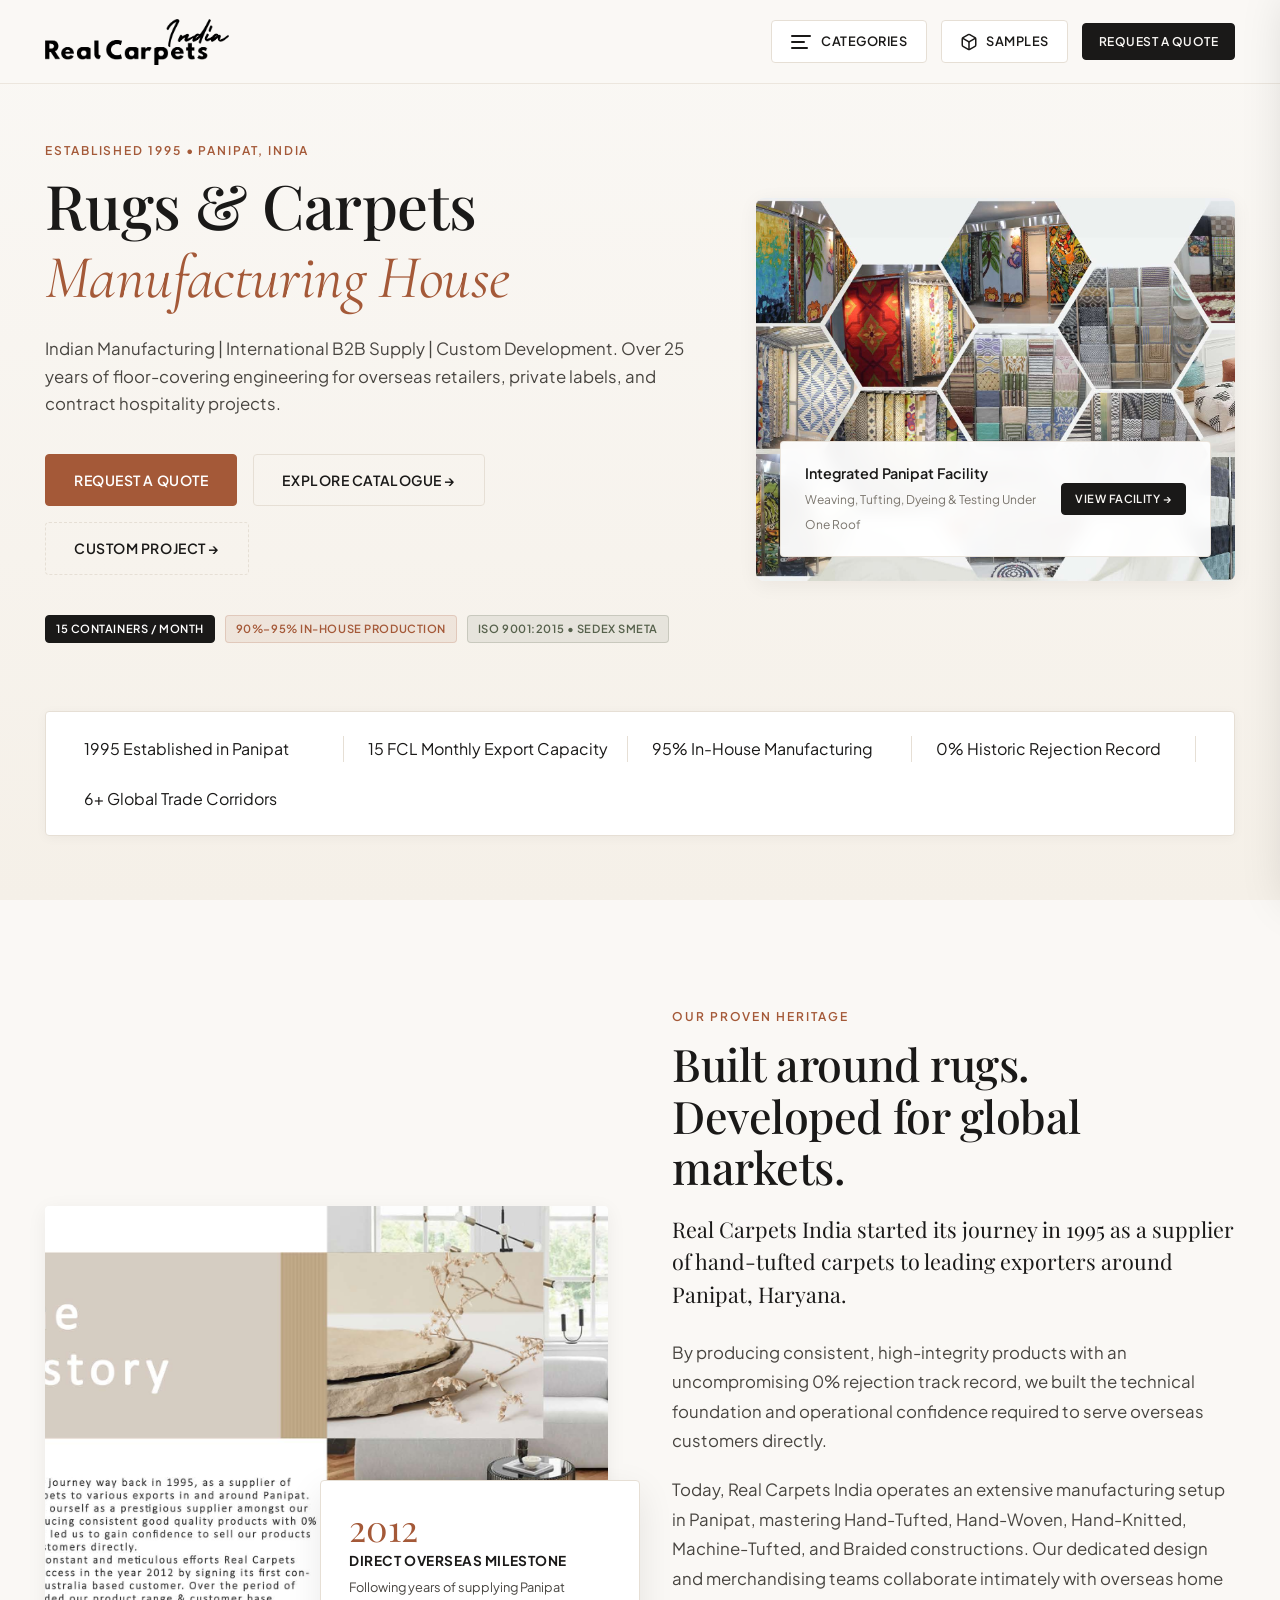
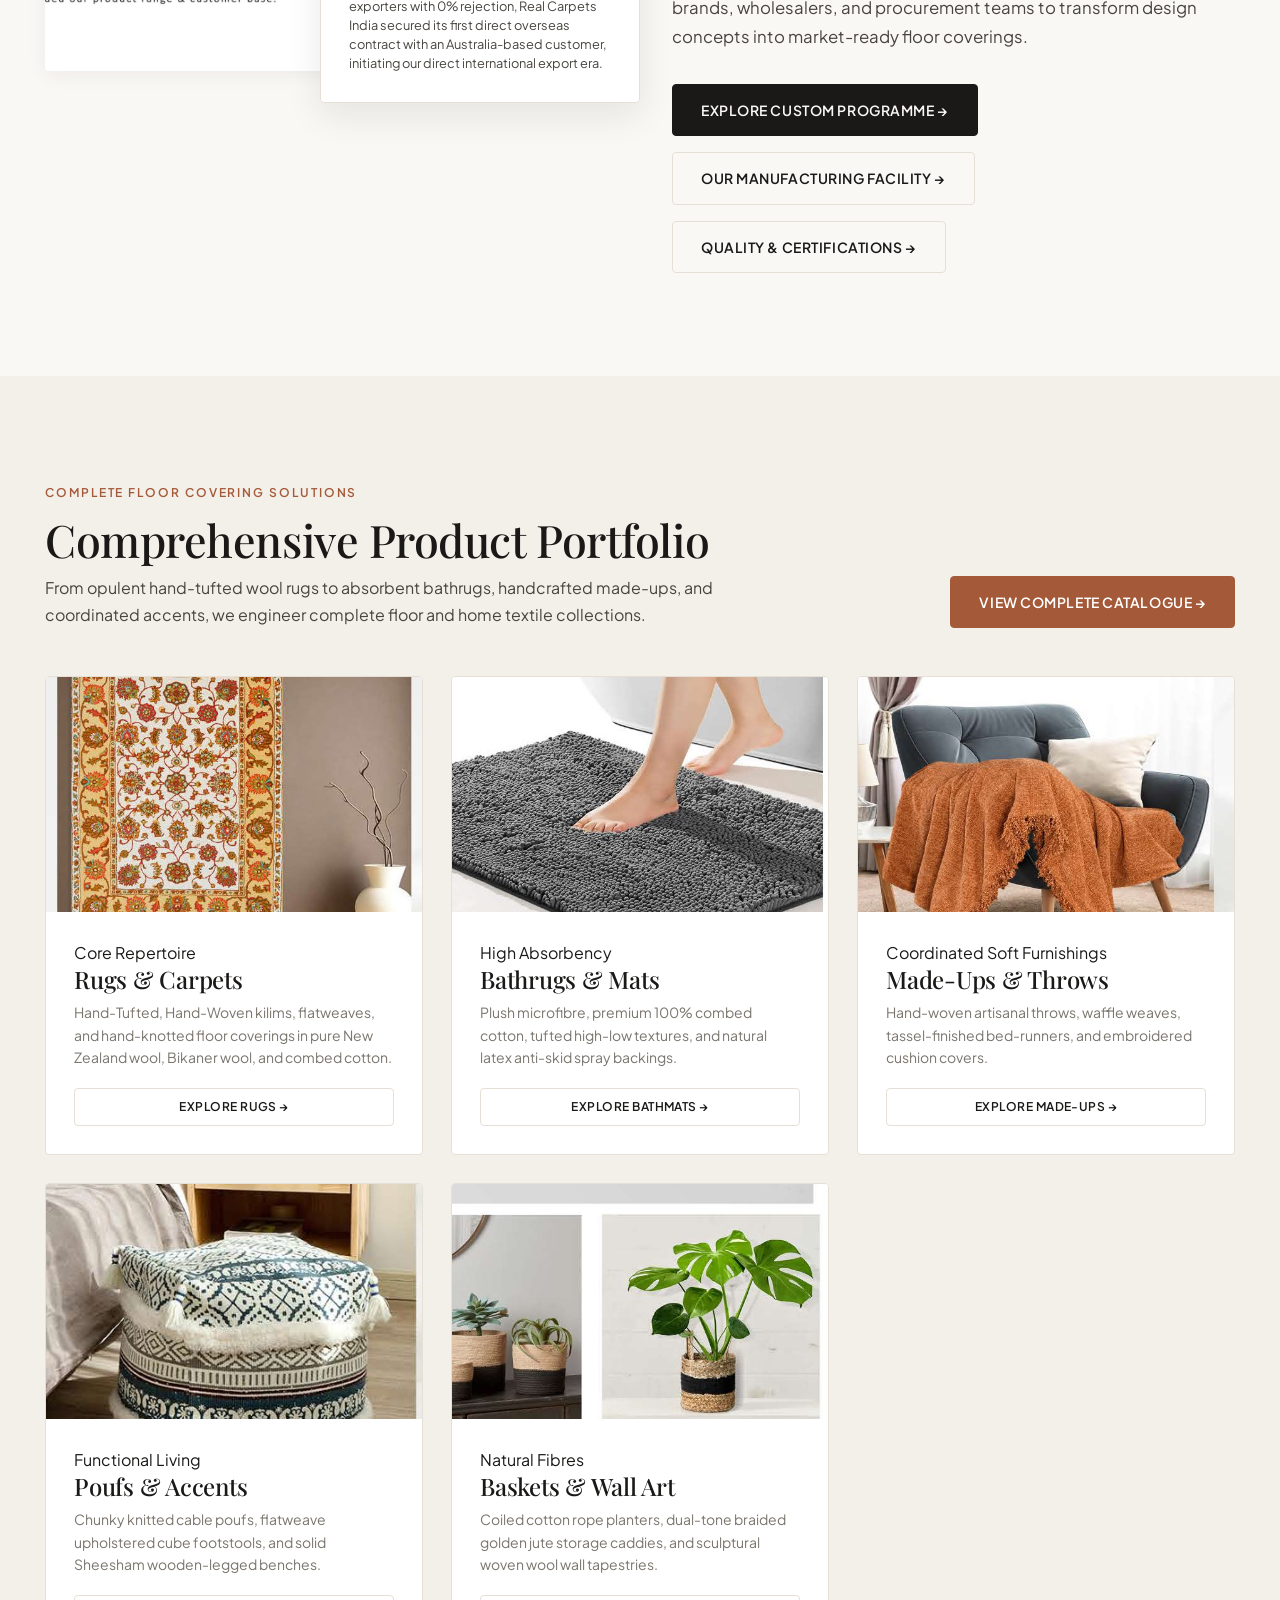
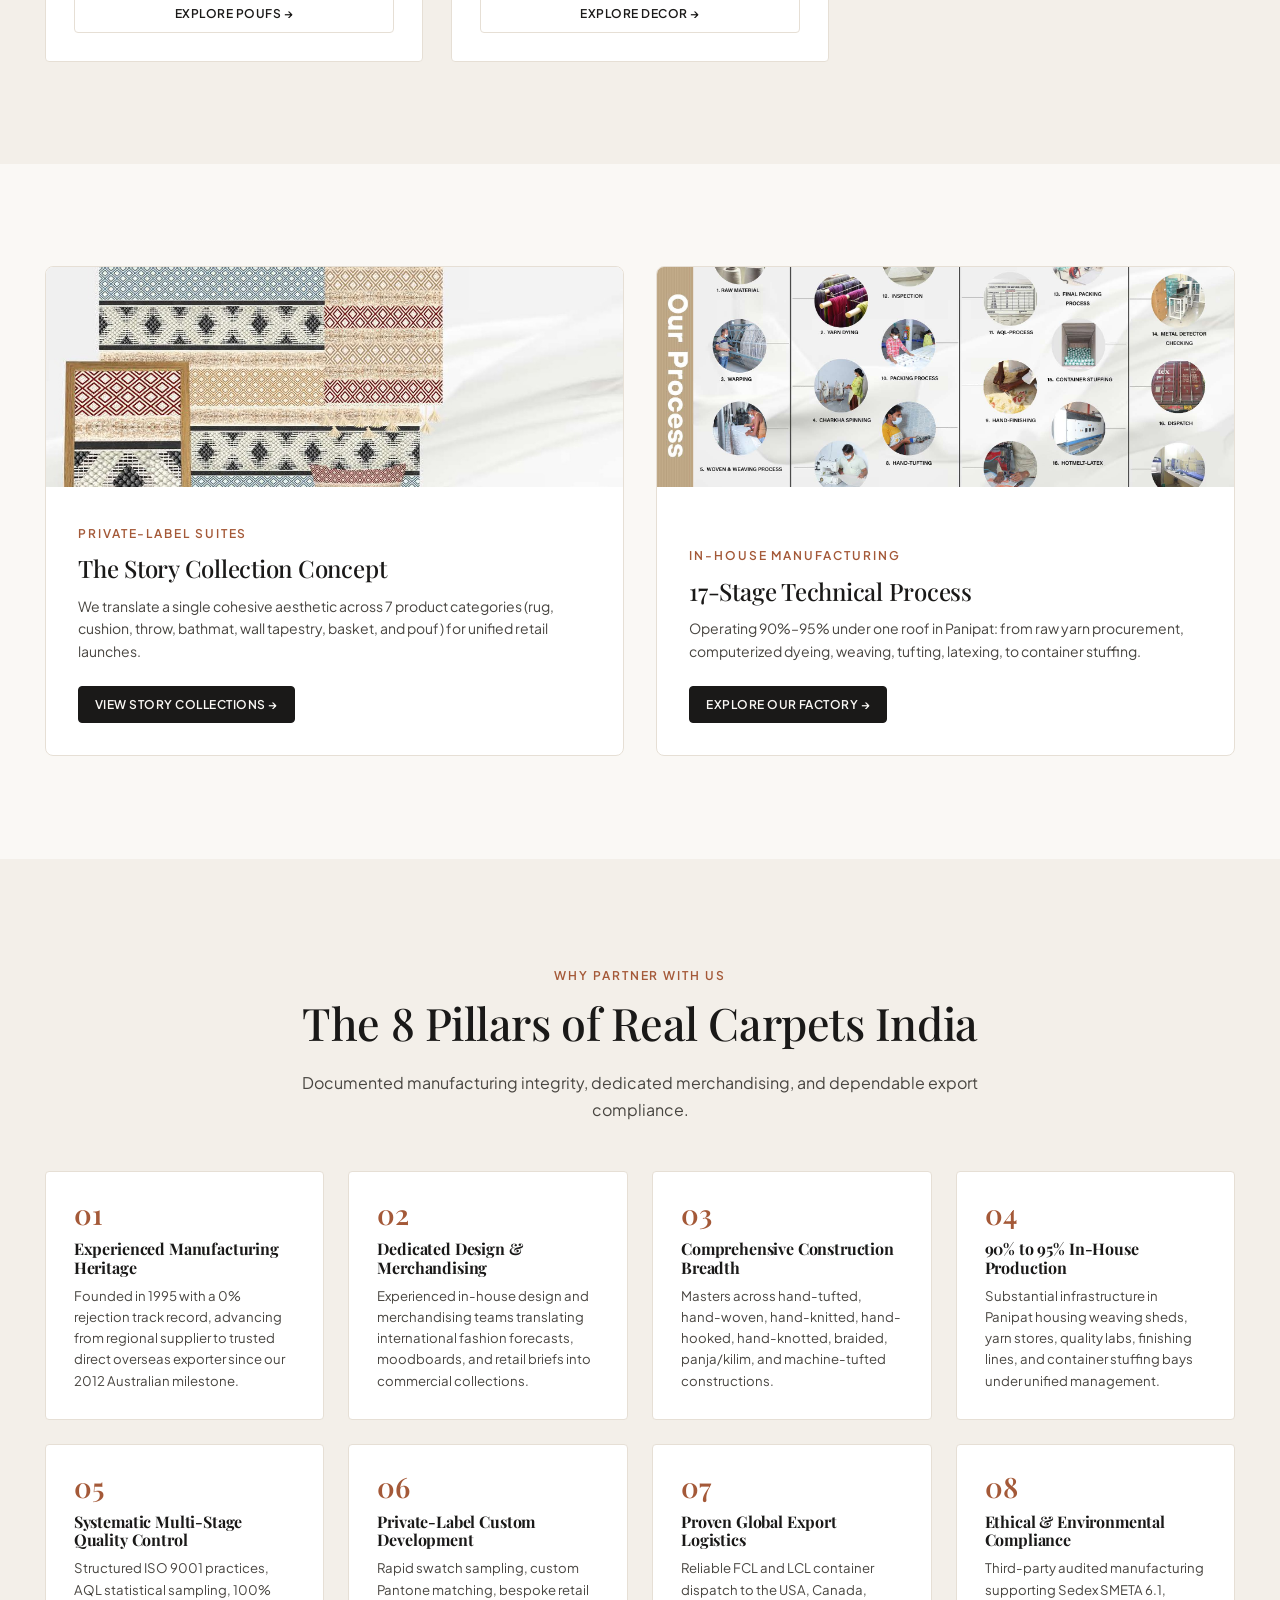
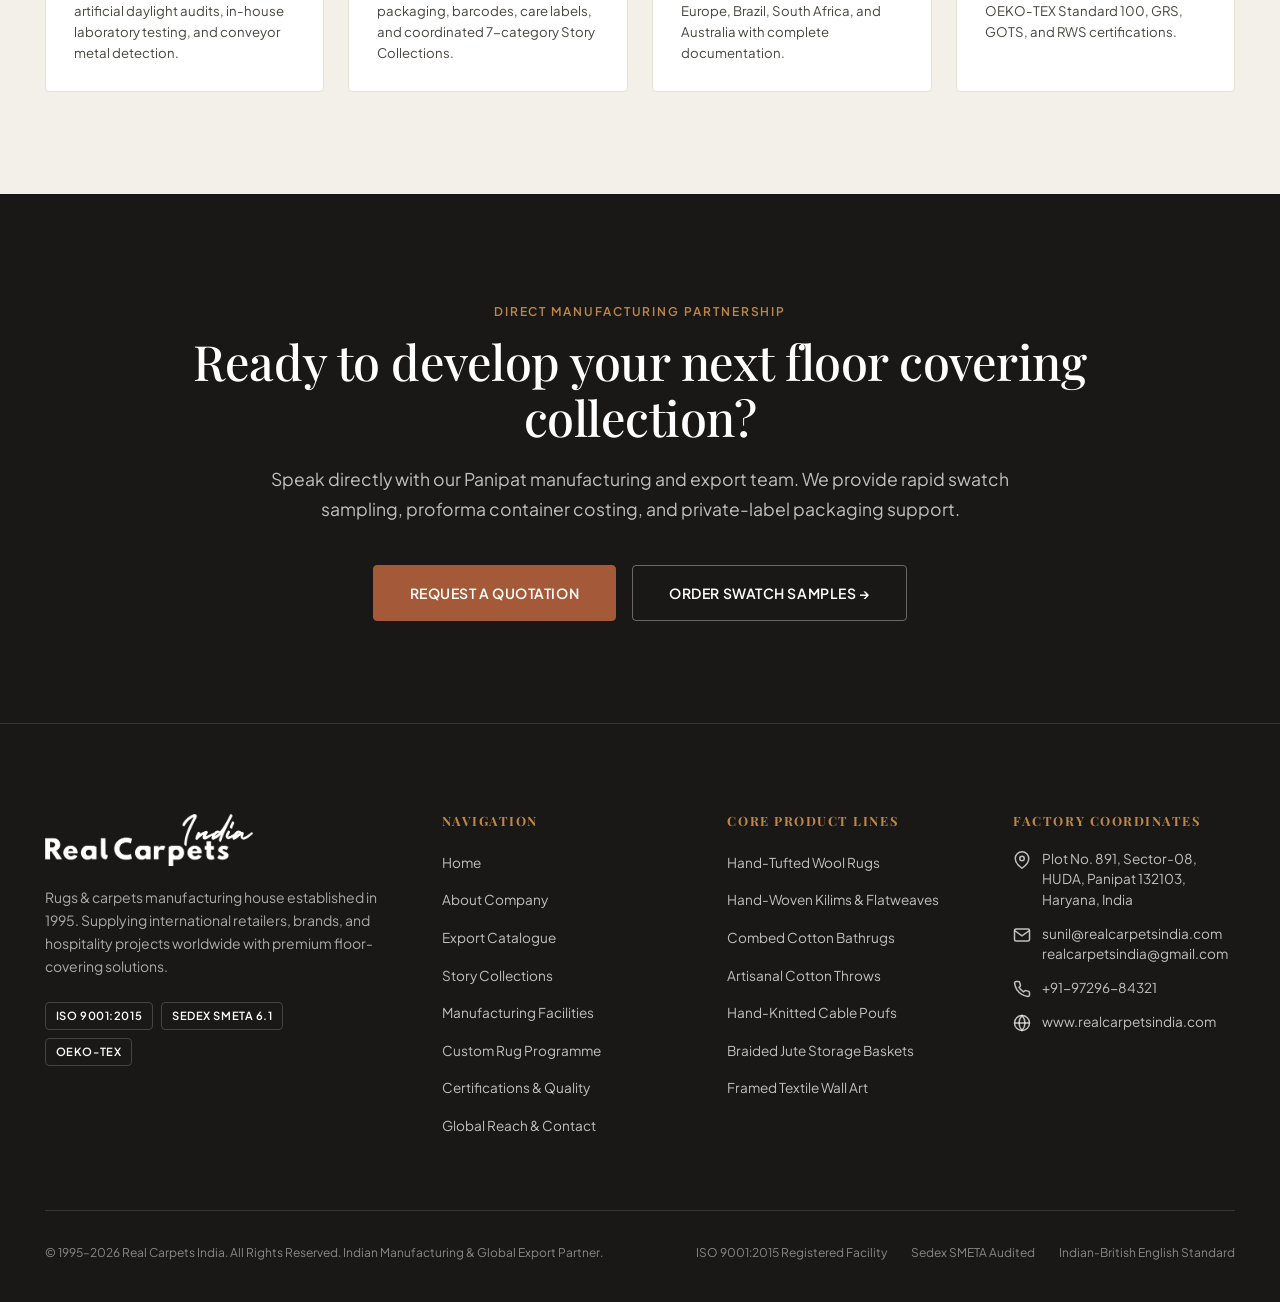
==== index.html @ 55a3c27d "Update brand logo and condense categories into dynamic 3-line animated sidebar before samples" ====
<!DOCTYPE html>
<html lang="en-GB">
<head>
  <meta charset="UTF-8">
  <meta name="viewport" content="width=device-width, initial-scale=1.0">
  <title>Real Carpets India | Rugs &amp; Carpets Manufacturing House | Panipat, India</title>
  <meta name="description" content="Established in 1995 in Panipat, Real Carpets India is a premier rug and carpet manufacturer and exporter for international retailers, brands, and hospitality buyers. Expertise in hand-tufted, hand-woven, hand-knitted, and braided floor coverings.">
  <meta name="keywords" content="Indian rug manufacturer, rug exporter India, carpet manufacturer India, custom rugs India, hand tufted rugs Panipat, bathmat manufacturer India, private label rugs, hotel carpets India">
  
  <!-- Favicon & Touch Icons -->
  <link rel="icon" type="image/svg+xml" href="data:image/svg+xml,<svg xmlns='http://www.w3.org/2000/svg' viewBox='0 0 100 100'><rect width='100' height='100' rx='20' fill='%23A45938'/><text x='50' y='65' font-family='serif' font-size='50' font-weight='bold' fill='%23FAF8F5' text-anchor='middle'>RC</text></svg>">

  <!-- Stylesheets -->
  <link rel="stylesheet" href="assets/css/main.css">
  <link rel="stylesheet" href="assets/css/components.css">
  <link rel="stylesheet" href="assets/css/animations.css">
</head>
<body>

  <!-- ==========================================================================
       01. Header & Navigation
       ========================================================================== -->
  <header class="site-header">
    <div class="container header-inner">
      <!-- Brand Logo (New Provided Logo) -->
      <a href="index.html" class="brand-logo" aria-label="Real Carpets India Home">
        <img src="assets/images/brand-logo.png" alt="Real Carpets India" class="brand-logo-img">
      </a>

      <!-- Desktop Navigation (Condensed into Dynamic Sidebar) -->
      <nav class="nav-desktop" aria-label="Main Navigation">
        <a href="index.html" class="nav-link active">Home</a>
        <a href="#about" class="nav-link">About</a>
        <a href="products.html" class="nav-link">Products</a>
        <a href="collections.html" class="nav-link">Collections</a>
        <a href="manufacturing.html" class="nav-link">Manufacturing</a>
        <a href="custom-programme.html" class="nav-link">Custom Programme</a>
        <a href="quality.html" class="nav-link">Quality &amp; Compliance</a>
        <a href="contact.html" class="nav-link">Contact</a>
      </nav>

      <!-- Action Group -->
      <div class="header-actions">
        <!-- Dynamic Categories Menu Trigger (3 Dynamic Lines - Before Samples) -->
        <button class="categories-menu-trigger" id="categories-menu-trigger" aria-label="Explore Categories &amp; Navigation" aria-expanded="false" aria-controls="categories-sidebar">
          <div class="dynamic-lines" aria-hidden="true">
            <span class="d-line line-top"></span>
            <span class="d-line line-mid"></span>
            <span class="d-line line-bot"></span>
          </div>
          <span class="categories-trigger-label">Categories</span>
        </button>

        <!-- Sample Box Drawer Trigger -->
        <button class="sample-drawer-trigger" id="header-sample-trigger" aria-label="Open Sample Swatch Box">
          <svg width="18" height="18" viewBox="0 0 24 24" fill="none" stroke="currentColor" stroke-width="2">
            <path d="M21 16V8a2 2 0 0 0-1-1.73l-7-4a2 2 0 0 0-2 0l-7 4A2 2 0 0 0 3 8v8a2 2 0 0 0 1 1.73l7 4a2 2 0 0 0 2 0l7-4A2 2 0 0 0 21 16z"/>
            <polyline points="3.27 6.96 12 12.01 20.73 6.96"/>
            <line x1="12" y1="22.08" x2="12" y2="12"/>
          </svg>
          <span style="display: inline-block;">Samples</span>
          <span class="sample-count-badge" style="display: none;">0</span>
        </button>

        <!-- Primary Quote CTA -->
        <button class="btn btn-primary btn-sm" data-action="open-quote">
          Request a Quote
        </button>
      </div>
    </div>
  </header>

  <!-- Categories Dynamic Sidebar & Overlay -->
  <div class="categories-sidebar-overlay" id="categories-sidebar-overlay"></div>
  <aside class="categories-sidebar" id="categories-sidebar" aria-label="Product Categories &amp; Navigation">
    <div class="categories-sidebar-header">
      <a href="index.html" aria-label="Real Carpets India Home">
        <img src="assets/images/brand-logo.png" alt="Real Carpets India" class="categories-sidebar-logo">
      </a>
      <button class="close-categories-btn" id="close-categories-sidebar" aria-label="Close Categories Menu">&times;</button>
    </div>

    <div class="categories-sidebar-body">
      <!-- Section: Product Categories -->
      <div class="categories-section">
        <div class="categories-section-head">
          <span class="categories-section-title">Product Categories</span>
          <span class="categories-section-badge">Export Catalogue</span>
        </div>
        <ul class="categories-list">
          <li>
            <a href="products.html?category=Rugs" class="category-card-item" data-category="Rugs">
              <div class="cat-item-left">
                <div class="cat-icon-box">
                  <svg width="20" height="20" viewBox="0 0 24 24" fill="none" stroke="currentColor" stroke-width="1.8">
                    <rect x="3" y="3" width="18" height="18" rx="2"/>
                    <path d="M3 9h18M3 15h18M9 3v18M15 3v18"/>
                  </svg>
                </div>
                <div>
                  <div class="cat-item-title">Rugs &amp; Carpets</div>
                  <div class="cat-item-subtitle">Hand-Tufted &bull; Woven &bull; Knitted &bull; Braided</div>
                </div>
              </div>
              <div style="display: flex; align-items: center; gap: 0.5rem;">
                <span class="cat-item-badge">12+ Designs</span>
                <span class="cat-arrow">&rarr;</span>
              </div>
            </a>
          </li>
          <li>
            <a href="products.html?category=Bathmats" class="category-card-item" data-category="Bathmats">
              <div class="cat-item-left">
                <div class="cat-icon-box">
                  <svg width="20" height="20" viewBox="0 0 24 24" fill="none" stroke="currentColor" stroke-width="1.8">
                    <path d="M2 12h20M2 6h20M2 18h20"/>
                  </svg>
                </div>
                <div>
                  <div class="cat-item-title">Bathmats</div>
                  <div class="cat-item-subtitle">100% Cotton Ribbed &bull; Microfiber &bull; Anti-Skid</div>
                </div>
              </div>
              <div style="display: flex; align-items: center; gap: 0.5rem;">
                <span class="cat-item-badge">6+ Designs</span>
                <span class="cat-arrow">&rarr;</span>
              </div>
            </a>
          </li>
          <li>
            <a href="products.html?category=Made-Ups" class="category-card-item" data-category="Made-Ups">
              <div class="cat-item-left">
                <div class="cat-icon-box">
                  <svg width="20" height="20" viewBox="0 0 24 24" fill="none" stroke="currentColor" stroke-width="1.8">
                    <rect x="4" y="4" width="16" height="16" rx="3"/>
                    <path d="M9 9l6 6M15 9l-6 6"/>
                  </svg>
                </div>
                <div>
                  <div class="cat-item-title">Home Made-Ups</div>
                  <div class="cat-item-subtitle">Cushions &bull; Throws &bull; Bedside Runners</div>
                </div>
              </div>
              <div style="display: flex; align-items: center; gap: 0.5rem;">
                <span class="cat-item-badge">6+ Designs</span>
                <span class="cat-arrow">&rarr;</span>
              </div>
            </a>
          </li>
          <li>
            <a href="products.html?category=Poufs" class="category-card-item" data-category="Poufs">
              <div class="cat-item-left">
                <div class="cat-icon-box">
                  <svg width="20" height="20" viewBox="0 0 24 24" fill="none" stroke="currentColor" stroke-width="1.8">
                    <circle cx="12" cy="12" r="9"/>
                    <path d="M12 3v18M3 12h18"/>
                  </svg>
                </div>
                <div>
                  <div class="cat-item-title">Poufs &amp; Ottomans</div>
                  <div class="cat-item-subtitle">Braided Jute &bull; Knitted Wool &bull; Dense Foam</div>
                </div>
              </div>
              <div style="display: flex; align-items: center; gap: 0.5rem;">
                <span class="cat-item-badge">5+ Designs</span>
                <span class="cat-arrow">&rarr;</span>
              </div>
            </a>
          </li>
          <li>
            <a href="products.html?category=Baskets" class="category-card-item" data-category="Baskets">
              <div class="cat-item-left">
                <div class="cat-icon-box">
                  <svg width="20" height="20" viewBox="0 0 24 24" fill="none" stroke="currentColor" stroke-width="1.8">
                    <path d="M4 10l2 11h12l2-11H4zM9 10V6a3 3 0 0 1 6 0v4"/>
                  </svg>
                </div>
                <div>
                  <div class="cat-item-title">Storage Baskets</div>
                  <div class="cat-item-subtitle">Natural Jute &bull; Braided Cotton Rope &bull; Planters</div>
                </div>
              </div>
              <div style="display: flex; align-items: center; gap: 0.5rem;">
                <span class="cat-item-badge">5+ Designs</span>
                <span class="cat-arrow">&rarr;</span>
              </div>
            </a>
          </li>
        </ul>
      </div>

      <!-- Section: Collections -->
      <div class="categories-section">
        <div class="categories-section-head">
          <span class="categories-section-title">Curated Collections</span>
          <a href="collections.html" style="font-size: 0.75rem; color: var(--accent-terracotta); font-weight: 600; text-decoration: none;">View All &rarr;</a>
        </div>
        <div class="collections-pill-grid">
          <a href="collections.html#raw-luxe" class="collection-pill-btn">Raw Luxe</a>
          <a href="collections.html#minimal-modern" class="collection-pill-btn">Minimal Modern</a>
          <a href="collections.html#heritage-revival" class="collection-pill-btn">Heritage Revival</a>
          <a href="collections.html#coastal-boho" class="collection-pill-btn">Coastal Boho</a>
          <a href="collections.html" class="collection-pill-btn">Monochrome Linear</a>
        </div>
      </div>

      <!-- Section: Company & Capabilities -->
      <div class="categories-section">
        <div class="categories-section-head">
          <span class="categories-section-title">Company &amp; Facilities</span>
        </div>
        <ul class="sidebar-nav-links">
          <li>
            <a href="index.html" class="sidebar-nav-link">
              <span>Home &amp; Overview</span>
              <svg width="14" height="14" viewBox="0 0 24 24" fill="none" stroke="currentColor" stroke-width="2"><polyline points="9 18 15 12 9 6"/></svg>
            </a>
          </li>
          <li>
            <a href="#about" class="sidebar-nav-link">
              <span>About Real Carpets India (Est. 1995)</span>
              <svg width="14" height="14" viewBox="0 0 24 24" fill="none" stroke="currentColor" stroke-width="2"><polyline points="9 18 15 12 9 6"/></svg>
            </a>
          </li>
          <li>
            <a href="products.html" class="sidebar-nav-link">
              <span>Full Export Catalogue</span>
              <svg width="14" height="14" viewBox="0 0 24 24" fill="none" stroke="currentColor" stroke-width="2"><polyline points="9 18 15 12 9 6"/></svg>
            </a>
          </li>
          <li>
            <a href="manufacturing.html" class="sidebar-nav-link">
              <span>Panipat Manufacturing Facilities</span>
              <svg width="14" height="14" viewBox="0 0 24 24" fill="none" stroke="currentColor" stroke-width="2"><polyline points="9 18 15 12 9 6"/></svg>
            </a>
          </li>
          <li>
            <a href="custom-programme.html" class="sidebar-nav-link">
              <span>Custom Rug &amp; Hospitality Programme</span>
              <svg width="14" height="14" viewBox="0 0 24 24" fill="none" stroke="currentColor" stroke-width="2"><polyline points="9 18 15 12 9 6"/></svg>
            </a>
          </li>
          <li>
            <a href="quality.html" class="sidebar-nav-link">
              <span>Quality, Testing &amp; Certifications</span>
              <svg width="14" height="14" viewBox="0 0 24 24" fill="none" stroke="currentColor" stroke-width="2"><polyline points="9 18 15 12 9 6"/></svg>
            </a>
          </li>
          <li>
            <a href="contact.html" class="sidebar-nav-link">
              <span>Global Reach &amp; Factory Contact</span>
              <svg width="14" height="14" viewBox="0 0 24 24" fill="none" stroke="currentColor" stroke-width="2"><polyline points="9 18 15 12 9 6"/></svg>
            </a>
          </li>
        </ul>
      </div>
    </div>

    <!-- Sidebar Footer -->
    <div class="categories-sidebar-footer">
      <button class="btn btn-primary" data-action="open-quote" style="width: 100%;">
        Request a Quotation
      </button>
      <div style="font-size: 0.75rem; color: var(--text-muted); text-align: center; line-height: 1.4;">
        Plot No. 891, Sector-08, HUDA, Panipat 132103, Haryana, India
      </div>
    </div>
  </aside>

  <!-- ==========================================================================
       02. Hero Section
       ========================================================================== -->
  <section class="hero-section">
    <div class="container hero-main">
      <div class="hero-content reveal-on-scroll">
        <span class="eyebrow">Established 1995 &bull; Panipat, India</span>
        <h1 class="hero-title">
          Rugs &amp; Carpets <em>Manufacturing House</em>
        </h1>
        <p class="hero-subtitle">
          Indian Manufacturing | International B2B Supply | Custom Development. Over 25 years of floor-covering engineering for overseas retailers, private labels, and contract hospitality projects.
        </p>
        <div class="hero-cta-group">
          <button class="btn btn-terracotta" data-action="open-quote">
            Request a Quote
          </button>
          <a href="products.html" class="btn btn-outline">
            Explore Catalogue &rarr;
          </a>
          <a href="custom-programme.html" class="btn btn-outline" style="border-style: dashed;">
            Custom Project &rarr;
          </a>
        </div>
        <div class="hero-badges-strip">
          <span class="badge badge-dark">15 Containers / Month</span>
          <span class="badge badge-terracotta">90%–95% In-House Production</span>
          <span class="badge badge-olive">ISO 9001:2015 &bull; Sedex SMETA</span>
        </div>
      </div>

      <div class="hero-visual reveal-on-scroll delay-1">
        <div class="hero-visual-frame">
          <img src="assets/images/pages/page_14_showroom.jpg" alt="Real Carpets India Showroom and Hanging Rug Displays" class="hero-image">
          <div class="hero-floating-card">
            <div class="hfc-text">
              <strong>Integrated Panipat Facility</strong>
              <span>Weaving, Tufting, Dyeing &amp; Testing Under One Roof</span>
            </div>
            <a href="manufacturing.html" class="btn btn-primary btn-sm" style="padding: 0.4rem 0.85rem; font-size: 0.7rem;">
              View Facility &rarr;
            </a>
          </div>
        </div>
      </div>
    </div>

    <!-- Metrics Ribbon -->
    <div class="container">
      <div class="hero-metrics-ribbon reveal-on-scroll delay-2">
        <div class="metrics-grid">
          <div class="metric-item">
            <span class="metric-val">1995</span>
            <span class="metric-lbl">Established in Panipat</span>
          </div>
          <div class="metric-item">
            <span class="metric-val">15 FCL</span>
            <span class="metric-lbl">Monthly Export Capacity</span>
          </div>
          <div class="metric-item">
            <span class="metric-val">95%</span>
            <span class="metric-lbl">In-House Manufacturing</span>
          </div>
          <div class="metric-item">
            <span class="metric-val">0%</span>
            <span class="metric-lbl">Historic Rejection Record</span>
          </div>
          <div class="metric-item">
            <span class="metric-val">6+</span>
            <span class="metric-lbl">Global Trade Corridors</span>
          </div>
        </div>
      </div>
    </div>
  </section>

  <!-- ==========================================================================
       03. Company Introduction & Story (About Section)
       ========================================================================== -->
  <section class="section" id="about">
    <div class="container">
      <div class="story-grid">
        <div class="story-visuals reveal-on-scroll">
          <img src="assets/images/pages/page_03_history.jpg" alt="Real Carpets India History & Handcrafted Weaving" class="story-main-img">
          <div class="story-milestone-card">
            <div class="milestone-year">2012</div>
            <div class="milestone-title">Direct Overseas Milestone</div>
            <p class="milestone-desc">
              Following years of supplying Panipat exporters with 0% rejection, Real Carpets India secured its first direct overseas contract with an Australia-based customer, initiating our direct international export era.
            </p>
          </div>
        </div>

        <div class="story-narrative reveal-on-scroll delay-1">
          <span class="eyebrow">Our Proven Heritage</span>
          <h2 class="section-title">Built around rugs. Developed for global markets.</h2>
          <p class="lead-text">
            Real Carpets India started its journey in 1995 as a supplier of hand-tufted carpets to leading exporters around Panipat, Haryana.
          </p>
          <p>
            By producing consistent, high-integrity products with an uncompromising 0% rejection track record, we built the technical foundation and operational confidence required to serve overseas customers directly.
          </p>
          <p>
            Today, Real Carpets India operates an extensive manufacturing setup in Panipat, mastering Hand-Tufted, Hand-Woven, Hand-Knitted, Machine-Tufted, and Braided constructions. Our dedicated design and merchandising teams collaborate intimately with overseas home brands, wholesalers, and procurement teams to transform design concepts into market-ready floor coverings.
          </p>
          <div style="display: flex; gap: 1rem; margin-top: 2rem; flex-wrap: wrap;">
            <a href="custom-programme.html" class="btn btn-primary">
              Explore Custom Programme &rarr;
            </a>
            <a href="manufacturing.html" class="btn btn-outline">
              Our Manufacturing Facility &rarr;
            </a>
            <a href="quality.html" class="btn btn-outline">
              Quality &amp; Certifications &rarr;
            </a>
          </div>
        </div>
      </div>
    </div>
  </section>

  <!-- ==========================================================================
       04. Product Categories Preview (With direct links to Products Page)
       ========================================================================== -->
  <section class="section section-subtle" id="categories">
    <div class="container">
      <div style="display: flex; justify-content: space-between; align-items: flex-end; flex-wrap: wrap; gap: 1.5rem; margin-bottom: 3rem;" class="reveal-on-scroll">
        <div style="max-width: 700px;">
          <span class="eyebrow">Complete Floor Covering Solutions</span>
          <h2 class="section-title" style="margin-bottom: 0.5rem;">Comprehensive Product Portfolio</h2>
          <p class="section-desc">
            From opulent hand-tufted wool rugs to absorbent bathrugs, handcrafted made-ups, and coordinated accents, we engineer complete floor and home textile collections.
          </p>
        </div>
        <a href="products.html" class="btn btn-terracotta">
          View Complete Catalogue &rarr;
        </a>
      </div>

      <div class="category-cards-grid">
        <!-- 1. Rugs -->
        <div class="category-card reveal-on-scroll">
          <div class="category-card-img-wrap">
            <img src="assets/images/products/rug_tufted_floral.jpg" alt="Rugs and Carpets - Real Carpets India" class="category-card-img">
          </div>
          <div class="category-card-body">
            <div>
              <span class="category-card-badge">Core Repertoire</span>
              <h3 class="category-card-title">Rugs &amp; Carpets</h3>
              <p class="category-card-desc">
                Hand-Tufted, Hand-Woven kilims, flatweaves, and hand-knotted floor coverings in pure New Zealand wool, Bikaner wool, and combed cotton.
              </p>
            </div>
            <a href="products.html" class="btn btn-outline btn-sm">
              Explore Rugs &rarr;
            </a>
          </div>
        </div>

        <!-- 2. Bathmats -->
        <div class="category-card reveal-on-scroll delay-1">
          <div class="category-card-img-wrap">
            <img src="assets/images/products/bathmat_charcoal_shaggy.jpg" alt="Luxury Bathrugs - Real Carpets India" class="category-card-img">
          </div>
          <div class="category-card-body">
            <div>
              <span class="category-card-badge">High Absorbency</span>
              <h3 class="category-card-title">Bathrugs &amp; Mats</h3>
              <p class="category-card-desc">
                Plush microfibre, premium 100% combed cotton, tufted high-low textures, and natural latex anti-skid spray backings.
              </p>
            </div>
            <a href="products.html" class="btn btn-outline btn-sm">
              Explore Bathmats &rarr;
            </a>
          </div>
        </div>

        <!-- 3. Made-Ups & Throws -->
        <div class="category-card reveal-on-scroll delay-2">
          <div class="category-card-img-wrap">
            <img src="assets/images/products/throw_terracotta_fringe.jpg" alt="Artisanal Throws and Cushions - Real Carpets India" class="category-card-img">
          </div>
          <div class="category-card-body">
            <div>
              <span class="category-card-badge">Coordinated Soft Furnishings</span>
              <h3 class="category-card-title">Made-Ups &amp; Throws</h3>
              <p class="category-card-desc">
                Hand-woven artisanal throws, waffle weaves, tassel-finished bed-runners, and embroidered cushion covers.
              </p>
            </div>
            <a href="products.html" class="btn btn-outline btn-sm">
              Explore Made-Ups &rarr;
            </a>
          </div>
        </div>

        <!-- 4. Accents & Furniture -->
        <div class="category-card reveal-on-scroll">
          <div class="category-card-img-wrap">
            <img src="assets/images/products/pouf_moroccan_geometric.jpg" alt="Floor Poufs and Furniture Accents - Real Carpets India" class="category-card-img">
          </div>
          <div class="category-card-body">
            <div>
              <span class="category-card-badge">Functional Living</span>
              <h3 class="category-card-title">Poufs &amp; Accents</h3>
              <p class="category-card-desc">
                Chunky knitted cable poufs, flatweave upholstered cube footstools, and solid Sheesham wooden-legged benches.
              </p>
            </div>
            <a href="products.html" class="btn btn-outline btn-sm">
              Explore Poufs &rarr;
            </a>
          </div>
        </div>

        <!-- 5. Baskets & Planters -->
        <div class="category-card reveal-on-scroll delay-1">
          <div class="category-card-img-wrap">
            <img src="assets/images/products/basket_jute_planter_monstera.jpg" alt="Storage Baskets and Wall Hangings - Real Carpets India" class="category-card-img">
          </div>
          <div class="category-card-body">
            <div>
              <span class="category-card-badge">Natural Fibres</span>
              <h3 class="category-card-title">Baskets &amp; Wall Art</h3>
              <p class="category-card-desc">
                Coiled cotton rope planters, dual-tone braided golden jute storage caddies, and sculptural woven wool wall tapestries.
              </p>
            </div>
            <a href="products.html" class="btn btn-outline btn-sm">
              Explore Decor &rarr;
            </a>
          </div>
        </div>
      </div>
    </div>
  </section>

  <!-- ==========================================================================
       Feature Spotlights: Collections & Manufacturing
       ========================================================================== -->
  <section class="section">
    <div class="container">
      <div style="display: grid; grid-template-columns: 1fr 1fr; gap: 2rem;" class="reveal-on-scroll">
        <!-- Story Collections Spotlight -->
        <div style="background: var(--bg-surface); border: 1px solid var(--border-color); border-radius: var(--radius-md); overflow: hidden; display: flex; flex-direction: column; justify-content: space-between;">
          <div style="height: 220px; overflow: hidden;">
            <img src="assets/images/story/story_nordic_suite.jpg" alt="Nordic Story Collection" style="width: 100%; height: 100%; object-fit: cover;">
          </div>
          <div style="padding: 2rem;">
            <span class="eyebrow">Private-Label Suites</span>
            <h3 style="font-size: 1.5rem; margin-bottom: 0.75rem; color: var(--text-primary);">The Story Collection Concept</h3>
            <p style="font-size: 0.875rem; color: var(--text-secondary); line-height: 1.6; margin-bottom: 1.5rem;">
              We translate a single cohesive aesthetic across 7 product categories (rug, cushion, throw, bathmat, wall tapestry, basket, and pouf) for unified retail launches.
            </p>
            <a href="collections.html" class="btn btn-primary btn-sm">
              View Story Collections &rarr;
            </a>
          </div>
        </div>

        <!-- Manufacturing Spotlight -->
        <div style="background: var(--bg-surface); border: 1px solid var(--border-color); border-radius: var(--radius-md); overflow: hidden; display: flex; flex-direction: column; justify-content: space-between;">
          <div style="height: 220px; overflow: hidden;">
            <img src="assets/images/pages/page_28_process_17_steps.jpg" alt="17 Stage Manufacturing Process" style="width: 100%; height: 100%; object-fit: cover;">
          </div>
          <div style="padding: 2rem;">
            <span class="eyebrow">In-House Manufacturing</span>
            <h3 style="font-size: 1.5rem; margin-bottom: 0.75rem; color: var(--text-primary);">17-Stage Technical Process</h3>
            <p style="font-size: 0.875rem; color: var(--text-secondary); line-height: 1.6; margin-bottom: 1.5rem;">
              Operating 90%–95% under one roof in Panipat: from raw yarn procurement, computerized dyeing, weaving, tufting, latexing, to container stuffing.
            </p>
            <a href="manufacturing.html" class="btn btn-primary btn-sm">
              Explore Our Factory &rarr;
            </a>
          </div>
        </div>
      </div>
    </div>
  </section>

  <!-- ==========================================================================
       Why Real Carpets India 8 Pillars
       ========================================================================== -->
  <section class="section section-subtle">
    <div class="container">
      <div style="text-align: center; max-width: 680px; margin: 0 auto 3rem;" class="reveal-on-scroll">
        <span class="eyebrow">Why Partner With Us</span>
        <h2 class="section-title">The 8 Pillars of Real Carpets India</h2>
        <p class="section-desc" style="margin: 0 auto;">
          Documented manufacturing integrity, dedicated merchandising, and dependable export compliance.
        </p>
      </div>

      <div style="display: grid; grid-template-columns: repeat(auto-fit, minmax(260px, 1fr)); gap: 1.5rem;" id="why-us-pillars-grid">
        <!-- Rendered by app.js -->
      </div>
    </div>
  </section>

  <!-- ==========================================================================
       B2B Conversion Banner
       ========================================================================== -->
  <section class="section section-dark" style="text-align: center; position: relative;">
    <div class="container container-narrow reveal-on-scroll">
      <span class="eyebrow">Direct Manufacturing Partnership</span>
      <h2 class="section-title" style="color: #FFFFFF; font-size: clamp(2.25rem, 3.8vw, 3.5rem);">
        Ready to develop your next floor covering collection?
      </h2>
      <p class="section-desc" style="color: rgba(250, 248, 245, 0.75); margin: 0 auto 2.5rem; font-size: 1.1rem;">
        Speak directly with our Panipat manufacturing and export team. We provide rapid swatch sampling, proforma container costing, and private-label packaging support.
      </p>
      <div style="display: flex; gap: 1rem; justify-content: center; flex-wrap: wrap;">
        <button class="btn btn-terracotta" data-action="open-quote" style="padding: 1rem 2.25rem;">
          Request a Quotation
        </button>
        <button class="btn btn-outline-white" id="banner-sample-btn" style="padding: 1rem 2.25rem;">
          Order Swatch Samples &rarr;
        </button>
      </div>
    </div>
  </section>

  <!-- ==========================================================================
       Footer
       ========================================================================== -->
  <footer class="site-footer" id="contact">
    <div class="container">
      <div class="footer-top-grid">
        <div class="footer-brand">
          <a href="index.html" class="brand-logo footer-logo" aria-label="Real Carpets India Home">
            <img src="assets/images/brand-logo-white.png" alt="Real Carpets India" class="brand-logo-img footer-logo-img">
          </a>
          <p>
            Rugs &amp; carpets manufacturing house established in 1995. Supplying international retailers, brands, and hospitality projects worldwide with premium floor-covering solutions.
          </p>
          <div style="display: flex; gap: 0.5rem; flex-wrap: wrap;">
            <span class="badge badge-dark" style="border-color: #444;">ISO 9001:2015</span>
            <span class="badge badge-dark" style="border-color: #444;">Sedex SMETA 6.1</span>
            <span class="badge badge-dark" style="border-color: #444;">OEKO-TEX</span>
          </div>
        </div>

        <div class="footer-col">
          <h4>Navigation</h4>
          <ul class="footer-links">
            <li><a href="index.html" class="footer-link">Home</a></li>
            <li><a href="#about" class="footer-link">About Company</a></li>
            <li><a href="products.html" class="footer-link">Export Catalogue</a></li>
            <li><a href="collections.html" class="footer-link">Story Collections</a></li>
            <li><a href="manufacturing.html" class="footer-link">Manufacturing Facilities</a></li>
            <li><a href="custom-programme.html" class="footer-link">Custom Rug Programme</a></li>
            <li><a href="quality.html" class="footer-link">Certifications &amp; Quality</a></li>
            <li><a href="contact.html" class="footer-link">Global Reach &amp; Contact</a></li>
          </ul>
        </div>

        <div class="footer-col">
          <h4>Core Product Lines</h4>
          <ul class="footer-links">
            <li><a href="products.html" class="footer-link">Hand-Tufted Wool Rugs</a></li>
            <li><a href="products.html" class="footer-link">Hand-Woven Kilims &amp; Flatweaves</a></li>
            <li><a href="products.html" class="footer-link">Combed Cotton Bathrugs</a></li>
            <li><a href="products.html" class="footer-link">Artisanal Cotton Throws</a></li>
            <li><a href="products.html" class="footer-link">Hand-Knitted Cable Poufs</a></li>
            <li><a href="products.html" class="footer-link">Braided Jute Storage Baskets</a></li>
            <li><a href="products.html" class="footer-link">Framed Textile Wall Art</a></li>
          </ul>
        </div>

        <div class="footer-col">
          <h4>Factory Coordinates</h4>
          <div class="footer-contact-item">
            <svg width="18" height="18" viewBox="0 0 24 24" fill="none" stroke="currentColor" stroke-width="2" style="flex-shrink: 0; margin-top: 2px;"><path d="M21 10c0 7-9 13-9 13s-9-6-9-13a9 9 0 0 1 18 0z"></path><circle cx="12" cy="10" r="3"></circle></svg>
            <span>Plot No. 891, Sector-08, HUDA, Panipat 132103, Haryana, India</span>
          </div>
          <div class="footer-contact-item">
            <svg width="18" height="18" viewBox="0 0 24 24" fill="none" stroke="currentColor" stroke-width="2" style="flex-shrink: 0; margin-top: 2px;"><path d="M4 4h16c1.1 0 2 .9 2 2v12c0 1.1-.9 2-2 2H4c-1.1 0-2-.9-2-2V6c0-1.1.9-2 2-2z"></path><polyline points="22,6 12,13 2,6"></polyline></svg>
            <div>
              <a href="mailto:sunil@realcarpetsindia.com" class="footer-link" style="display: block;">sunil@realcarpetsindia.com</a>
              <a href="mailto:realcarpetsindia@gmail.com" class="footer-link" style="display: block;">realcarpetsindia@gmail.com</a>
            </div>
          </div>
          <div class="footer-contact-item">
            <svg width="18" height="18" viewBox="0 0 24 24" fill="none" stroke="currentColor" stroke-width="2" style="flex-shrink: 0; margin-top: 2px;"><path d="M22 16.92v3a2 2 0 0 1-2.18 2 19.79 19.79 0 0 1-8.63-3.07 19.5 19.5 0 0 1-6-6 19.79 19.79 0 0 1-3.07-8.67A2 2 0 0 1 4.11 2h3a2 2 0 0 1 2 1.72 12.84 12.84 0 0 0 .7 2.81 2 2 0 0 1-.45 2.11L8.09 9.91a16 16 0 0 0 6 6l1.27-1.27a2 2 0 0 1 2.11-.45 12.84 12.84 0 0 0 2.81.7A2 2 0 0 1 22 16.92z"></path></svg>
            <a href="tel:+919729684321" class="footer-link">+91-97296-84321</a>
          </div>
          <div class="footer-contact-item">
            <svg width="18" height="18" viewBox="0 0 24 24" fill="none" stroke="currentColor" stroke-width="2" style="flex-shrink: 0; margin-top: 2px;"><circle cx="12" cy="12" r="10"></circle><line x1="2" y1="12" x2="22" y2="12"></line><path d="M12 2a15.3 15.3 0 0 1 4 10 15.3 15.3 0 0 1-4 10 15.3 15.3 0 0 1-4-10 15.3 15.3 0 0 1 4-10z"></path></svg>
            <a href="https://www.realcarpetsindia.com" target="_blank" rel="noopener" class="footer-link">www.realcarpetsindia.com</a>
          </div>
        </div>
      </div>

      <div class="footer-bottom">
        <div>
          &copy; 1995–2026 Real Carpets India. All Rights Reserved. Indian Manufacturing &amp; Global Export Partner.
        </div>
        <div style="display: flex; gap: 1.5rem;">
          <span>ISO 9001:2015 Registered Facility</span>
          <span>Sedex SMETA Audited</span>
          <span>Indian-British English Standard</span>
        </div>
      </div>
    </div>
  </footer>

  <!-- ==========================================================================
       MODALS & DRAWERS
       ========================================================================== -->

  <!-- 1. Sample Swatch Drawer -->
  <div class="mobile-drawer-overlay" id="drawer-overlay"></div>
  <aside class="sample-drawer" id="sample-drawer" aria-label="Sample Request Drawer">
    <div class="sample-drawer-header">
      <div>
        <h3>Sample Swatch Box</h3>
        <span style="font-size: 0.75rem; color: var(--text-muted);">Direct Dispatch to International Buyers</span>
      </div>
      <button id="close-sample-drawer" style="font-size: 1.75rem; line-height: 1;" aria-label="Close sample drawer">&times;</button>
    </div>

    <div class="sample-drawer-items" id="sample-drawer-items-list">
      <!-- Rendered by sample-drawer.js -->
    </div>

    <div class="sample-drawer-footer">
      <h4 style="font-size: 0.85rem; font-weight: 700; text-transform: uppercase; margin-bottom: 0.85rem; color: var(--text-primary);">
        Sample Dispatch Details
      </h4>
      <form id="sample-order-form">
        <div style="display: grid; grid-template-columns: 1fr 1fr; gap: 0.5rem; margin-bottom: 0.5rem;">
          <input type="text" name="company" class="form-input" placeholder="Company Name *" required style="padding: 0.5rem 0.75rem; font-size: 0.8rem;">
          <input type="text" name="recipientName" class="form-input" placeholder="Attn / Name *" required style="padding: 0.5rem 0.75rem; font-size: 0.8rem;">
        </div>
        <div style="display: grid; grid-template-columns: 1fr 1fr; gap: 0.5rem; margin-bottom: 0.5rem;">
          <input type="email" name="email" class="form-input" placeholder="Business Email *" required style="padding: 0.5rem 0.75rem; font-size: 0.8rem;">
          <input type="tel" name="phone" class="form-input" placeholder="Phone / WhatsApp *" required style="padding: 0.5rem 0.75rem; font-size: 0.8rem;">
        </div>
        <div style="margin-bottom: 0.5rem;">
          <input type="text" name="address" class="form-input" placeholder="Street Delivery Address *" required style="padding: 0.5rem 0.75rem; font-size: 0.8rem;">
        </div>
        <div style="display: grid; grid-template-columns: 1fr 1fr 1fr; gap: 0.5rem; margin-bottom: 0.5rem;">
          <input type="text" name="city" class="form-input" placeholder="City *" required style="padding: 0.5rem 0.75rem; font-size: 0.8rem;">
          <input type="text" name="country" class="form-input" placeholder="Country *" required style="padding: 0.5rem 0.75rem; font-size: 0.8rem;">
          <input type="text" name="postalCode" class="form-input" placeholder="Postal Code *" required style="padding: 0.5rem 0.75rem; font-size: 0.8rem;">
        </div>
        <div style="margin-bottom: 0.85rem;">
          <input type="text" name="courierAccount" class="form-input" placeholder="DHL / FedEx Account No. (Optional)" style="padding: 0.5rem 0.75rem; font-size: 0.8rem;">
        </div>
        <button type="submit" class="btn btn-terracotta" style="width: 100%; padding: 0.75rem; font-size: 0.8rem;">
          Confirm Sample Dispatch &rarr;
        </button>
      </form>
    </div>
  </aside>

  <!-- 2. Request a Quote Modal -->
  <div class="modal-backdrop" id="quote-request-modal" aria-hidden="true" role="dialog" aria-modal="true">
    <div class="product-detail-modal-box" style="max-width: 820px;">
      <button class="modal-close-btn" id="close-quote-modal" aria-label="Close quote modal">&times;</button>
      <div style="padding: clamp(1.75rem, 4vw, 3rem);">
        <div style="margin-bottom: 1.75rem; border-bottom: 1px solid var(--border-subtle); padding-bottom: 1.25rem;">
          <span class="eyebrow">Direct Factory Quotation</span>
          <h2 style="font-size: 1.85rem; color: var(--text-primary); margin-bottom: 0.35rem;">Request a Formal B2B Quotation</h2>
          <p style="font-size: 0.875rem; color: var(--text-secondary);">
            Submit your container volume requirements or specific article inquiry. Our commercial desk will calculate FOB/CIF pricing.
          </p>
        </div>

        <form id="quote-request-form">
          <input type="hidden" name="productCode" id="quote-product-code" value="">
          <div class="form-grid-2">
            <div class="form-group">
              <label class="form-label">Full Name <span class="req">*</span></label>
              <input type="text" name="fullName" class="form-input" placeholder="e.g. Richard Davenport" required>
            </div>
            <div class="form-group">
              <label class="form-label">Company Name <span class="req">*</span></label>
              <input type="text" name="company" class="form-input" placeholder="e.g. Davenport Interiors Ltd" required>
            </div>
          </div>

          <div class="form-grid-3">
            <div class="form-group">
              <label class="form-label">Job Title / Role</label>
              <input type="text" name="jobTitle" class="form-input" placeholder="e.g. Senior Buyer / Sourcing Manager">
            </div>
            <div class="form-group">
              <label class="form-label">Business Email <span class="req">*</span></label>
              <input type="email" name="email" class="form-input" placeholder="e.g. richard@davenport.co.uk" required>
            </div>
            <div class="form-group">
              <label class="form-label">Phone / WhatsApp</label>
              <input type="tel" name="phone" class="form-input" placeholder="e.g. +44 20 7946 0912">
            </div>
          </div>

          <div class="form-grid-3">
            <div class="form-group">
              <label class="form-label">Country <span class="req">*</span></label>
              <input type="text" name="country" class="form-input" placeholder="e.g. United Kingdom" required>
            </div>
            <div class="form-group">
              <label class="form-label">Target Market</label>
              <input type="text" name="targetMarket" class="form-input" placeholder="e.g. Retail Showroom / Hospitality">
            </div>
            <div class="form-group">
              <label class="form-label">Destination Port</label>
              <input type="text" name="deliveryCountry" class="form-input" placeholder="e.g. Felixstowe / Southampton">
            </div>
          </div>

          <div class="form-grid-3">
            <div class="form-group">
              <label class="form-label">Product Category</label>
              <select name="category" class="form-select">
                <option value="Rugs & Carpets">Rugs &amp; Carpets</option>
                <option value="Bathmats">Bathrugs &amp; Bathmats</option>
                <option value="Made-Ups & Throws">Throws &amp; Cushions</option>
                <option value="Accents & Furniture">Poufs &amp; Storage Baskets</option>
                <option value="Custom Project">Custom Development Project</option>
                <option value="Full Container Assortment">Mixed Container Assortment</option>
              </select>
            </div>
            <div class="form-group">
              <label class="form-label">Construction / Material</label>
              <input type="text" name="construction" class="form-input" placeholder="e.g. Hand-Tufted Wool / Kilim">
            </div>
            <div class="form-group">
              <label class="form-label">Estimated Volume / Quantity</label>
              <input type="text" name="quantity" class="form-input" placeholder="e.g. 1 x 40ft HQ Container or 500 pcs">
            </div>
          </div>

          <div class="form-group">
            <label class="form-label">Project Requirements &amp; Notes</label>
            <textarea name="message" id="quote-requirement" class="form-textarea" placeholder="Specify required dimensions, backing specifications, target FOB price, packaging needs..."></textarea>
          </div>

          <div style="display: flex; justify-content: flex-end; gap: 0.75rem;">
            <button type="button" class="btn btn-outline" id="btn-cancel-quote">Cancel</button>
            <button type="submit" class="btn btn-terracotta">Send Quotation Request &rarr;</button>
          </div>
        </form>
      </div>
    </div>
  </div>

  <!-- 3. General Enquiry / Order Success Modal -->
  <div class="modal-backdrop" id="enquiry-success-modal" aria-hidden="true" role="dialog" aria-modal="true">
    <div class="product-detail-modal-box" style="max-width: 540px; text-align: center;">
      <button class="modal-close-btn" id="close-success-modal" aria-label="Close confirmation">&times;</button>
      <div style="padding: 3rem 2rem;">
        <div style="width: 56px; height: 56px; border-radius: 50%; background: rgba(164, 89, 56, 0.12); display: flex; align-items: center; justify-content: center; margin: 0 auto 1.5rem; color: var(--accent-terracotta);">
          <svg width="28" height="28" viewBox="0 0 24 24" fill="none" stroke="currentColor" stroke-width="2.5"><polyline points="20 6 9 17 4 12"></polyline></svg>
        </div>
        <h3 id="success-modal-title" style="font-size: 1.6rem; color: var(--text-primary); margin-bottom: 0.75rem;">Request Registered</h3>
        <p id="success-modal-message" style="font-size: 0.9rem; color: var(--text-secondary); line-height: 1.6; margin-bottom: 1.5rem;">
          Thank you for contacting Real Carpets India. Our Panipat export merchandising desk will examine your specifications and provide a proforma pricing and lead-time schedule.
        </p>
        <div style="background: var(--bg-subtle); border: 1px solid var(--border-color); border-radius: var(--radius-sm); padding: 0.85rem 1.25rem; display: inline-block; margin-bottom: 2rem;">
          <span style="font-size: 0.75rem; text-transform: uppercase; color: var(--text-muted); display: block;">Reference ID</span>
          <strong id="success-ref-id" style="font-family: var(--font-serif); font-size: 1.25rem; color: var(--accent-terracotta);">RCI-REQ-2026</strong>
        </div>
        <div>
          <button class="btn btn-primary" id="success-dismiss-btn" style="min-width: 180px;">Done</button>
        </div>
      </div>
    </div>
  </div>

  <!-- Toast Container -->
  <div class="toast-container" id="toast-container" aria-live="polite"></div>

  <!-- App Script Entrypoint -->
  <script type="module" src="assets/js/app.js"></script>
  <script>
    document.addEventListener('DOMContentLoaded', () => {
      const bannerSampleBtn = document.getElementById('banner-sample-btn');
      if (bannerSampleBtn) {
        bannerSampleBtn.addEventListener('click', () => {
          const sampleTrigger = document.getElementById('header-sample-trigger');
          if (sampleTrigger) sampleTrigger.click();
        });
      }
      const cancelQuoteBtn = document.getElementById('btn-cancel-quote');
      if (cancelQuoteBtn) {
        cancelQuoteBtn.addEventListener('click', () => {
          const quoteModal = document.getElementById('quote-request-modal');
          if (quoteModal) quoteModal.classList.remove('open');
          document.body.style.overflow = '';
        });
      }
    });
  </script>
</body>
</html>
---- assets/css/main.css ----
/* Real Carpets India - Main Design System Stylesheet */
@import url('https://fonts.googleapis.com/css2?family=Cormorant+Garamond:ital,wght@0,300;0,400;0,500;0,600;0,700;1,400&family=Playfair+Display:ital,wght@0,400;0,500;0,600;0,700;1,400&family=Plus+Jakarta+Sans:wght@300;400;500;600;700&display=swap');

:root {
  /* Color Palette */
  --bg-primary: #FAF8F5;
  --bg-surface: #FFFFFF;
  --bg-subtle: #F3EFE9;
  --bg-accent: #EBE5DB;
  --bg-dark: #191816;
  --bg-dark-surface: #242220;

  --border-color: #E6DFD5;
  --border-subtle: #EDE7DF;
  --border-dark: #363330;

  --text-primary: #1A1918;
  --text-secondary: #484540;
  --text-muted: #7A756D;
  --text-inverse: #FAF8F5;

  --accent-terracotta: #A45938;
  --accent-terracotta-hover: #8D4A2C;
  --accent-olive: #56614C;
  --accent-ochre: #C18845;
  --accent-jute: #CBBBA9;

  /* Typography */
  --font-serif: 'Playfair Display', 'Cormorant Garamond', Georgia, serif;
  --font-editorial: 'Cormorant Garamond', 'Playfair Display', Georgia, serif;
  --font-sans: 'Plus Jakarta Sans', -apple-system, BlinkMacSystemFont, 'Segoe UI', Roboto, sans-serif;

  /* Spacing & Layout */
  --container-max: 1440px;
  --header-height: 84px;
  --radius-sm: 4px;
  --radius-md: 8px;
  --radius-lg: 14px;
  --radius-full: 9999px;

  /* Shadows */
  --shadow-subtle: 0 2px 12px rgba(26, 25, 24, 0.04);
  --shadow-card: 0 4px 20px rgba(26, 25, 24, 0.06);
  --shadow-hover: 0 12px 36px rgba(26, 25, 24, 0.09);
  --shadow-drawer: -8px 0 40px rgba(0, 0, 0, 0.16);
  --shadow-modal: 0 20px 60px rgba(0, 0, 0, 0.22);

  /* Transitions */
  --transition-fast: 0.2s cubic-bezier(0.16, 1, 0.3, 1);
  --transition-normal: 0.35s cubic-bezier(0.16, 1, 0.3, 1);
  --transition-slow: 0.6s cubic-bezier(0.16, 1, 0.3, 1);
}

/* Reset & Box Sizing */
*, *::before, *::after {
  box-sizing: border-box;
  margin: 0;
  padding: 0;
}

html {
  font-size: 16px;
  scroll-behavior: smooth;
  scroll-padding-top: var(--header-height);
  -webkit-font-smoothing: antialiased;
  -moz-osx-font-smoothing: grayscale;
}

body {
  font-family: var(--font-sans);
  background-color: var(--bg-primary);
  color: var(--text-primary);
  line-height: 1.6;
  overflow-x: hidden;
}

img, video, svg {
  display: block;
  max-width: 100%;
}

a {
  color: inherit;
  text-decoration: none;
  transition: color var(--transition-fast);
}

button, input, select, textarea {
  font: inherit;
  color: inherit;
  border: none;
  background: none;
  outline: none;
}

button {
  cursor: pointer;
}

ul, ol {
  list-style: none;
}

/* Typography Presets */
h1, h2, h3, h4, .font-serif {
  font-family: var(--font-serif);
  font-weight: 500;
  line-height: 1.15;
  letter-spacing: -0.01em;
}

.font-editorial {
  font-family: var(--font-editorial);
}

.eyebrow {
  font-family: var(--font-sans);
  font-size: 0.75rem;
  font-weight: 600;
  text-transform: uppercase;
  letter-spacing: 0.16em;
  color: var(--accent-terracotta);
  display: inline-block;
  margin-bottom: 0.75rem;
}

.section-title {
  font-size: clamp(2rem, 3.5vw, 3.25rem);
  color: var(--text-primary);
  margin-bottom: 1.25rem;
}

.section-desc {
  font-size: clamp(1rem, 1.2vw, 1.125rem);
  color: var(--text-secondary);
  max-width: 760px;
  line-height: 1.7;
}

/* Container */
.container {
  width: 100%;
  max-width: var(--container-max);
  margin-left: auto;
  margin-right: auto;
  padding-left: clamp(1.25rem, 3.5vw, 3.5rem);
  padding-right: clamp(1.25rem, 3.5vw, 3.5rem);
}

.container-narrow {
  max-width: 1080px;
}

/* Buttons */
.btn {
  display: inline-flex;
  align-items: center;
  justify-content: center;
  gap: 0.625rem;
  padding: 0.875rem 1.75rem;
  font-size: 0.875rem;
  font-weight: 600;
  letter-spacing: 0.04em;
  text-transform: uppercase;
  border-radius: var(--radius-sm);
  transition: all var(--transition-normal);
  white-space: nowrap;
}

.btn-primary {
  background-color: var(--text-primary);
  color: var(--bg-primary);
  border: 1px solid var(--text-primary);
}

.btn-primary:hover {
  background-color: var(--accent-terracotta);
  border-color: var(--accent-terracotta);
  color: #FFFFFF;
  transform: translateY(-2px);
  box-shadow: 0 6px 18px rgba(164, 89, 56, 0.25);
}

.btn-terracotta {
  background-color: var(--accent-terracotta);
  color: #FFFFFF;
  border: 1px solid var(--accent-terracotta);
}

.btn-terracotta:hover {
  background-color: var(--accent-terracotta-hover);
  border-color: var(--accent-terracotta-hover);
  transform: translateY(-2px);
  box-shadow: 0 6px 18px rgba(164, 89, 56, 0.3);
}

.btn-outline {
  background-color: transparent;
  color: var(--text-primary);
  border: 1px solid var(--border-color);
}

.btn-outline:hover {
  border-color: var(--text-primary);
  background-color: var(--bg-surface);
  transform: translateY(-2px);
}

.btn-outline-white {
  background-color: transparent;
  color: #FFFFFF;
  border: 1px solid rgba(255, 255, 255, 0.35);
}

.btn-outline-white:hover {
  background-color: #FFFFFF;
  color: var(--text-primary);
  border-color: #FFFFFF;
}

.btn-sm {
  padding: 0.5rem 1rem;
  font-size: 0.75rem;
}

.btn-pill {
  border-radius: var(--radius-full);
}

/* Badge Chips */
.badge {
  display: inline-flex;
  align-items: center;
  gap: 0.375rem;
  padding: 0.25rem 0.625rem;
  font-size: 0.7rem;
  font-weight: 600;
  text-transform: uppercase;
  letter-spacing: 0.05em;
  border-radius: var(--radius-sm);
  background-color: var(--bg-subtle);
  color: var(--text-secondary);
  border: 1px solid var(--border-color);
}

.badge-terracotta {
  background-color: rgba(164, 89, 56, 0.09);
  color: var(--accent-terracotta);
  border-color: rgba(164, 89, 56, 0.2);
}

.badge-dark {
  background-color: var(--text-primary);
  color: #FFFFFF;
  border-color: var(--text-primary);
}

.badge-olive {
  background-color: rgba(86, 97, 76, 0.1);
  color: var(--accent-olive);
  border-color: rgba(86, 97, 76, 0.2);
}

/* Section Wrapper */
.section {
  padding-top: clamp(4.5rem, 8vw, 8rem);
  padding-bottom: clamp(4.5rem, 8vw, 8rem);
  position: relative;
}

.section-subtle {
  background-color: var(--bg-subtle);
}

.section-dark {
  background-color: var(--bg-dark);
  color: var(--text-inverse);
}

.section-dark .section-title {
  color: var(--text-inverse);
}

.section-dark .section-desc {
  color: rgba(250, 248, 245, 0.7);
}

.section-dark .eyebrow {
  color: var(--accent-ochre);
}

/* Divider Lines */
.divider {
  height: 1px;
  background-color: var(--border-color);
  width: 100%;
}
---- assets/css/components.css ----
/* Real Carpets India - Component Stylesheet */

/* ==========================================================================
   01. Header & Navigation
   ========================================================================== */
.site-header {
  position: fixed;
  top: 0;
  left: 0;
  width: 100%;
  height: var(--header-height);
  background-color: rgba(250, 248, 245, 0.94);
  backdrop-filter: blur(12px);
  -webkit-backdrop-filter: blur(12px);
  border-bottom: 1px solid rgba(230, 223, 213, 0.7);
  z-index: 1000;
  transition: all var(--transition-normal);
}

.site-header.scrolled {
  background-color: rgba(255, 255, 255, 0.98);
  box-shadow: 0 4px 20px rgba(0, 0, 0, 0.04);
}

.header-inner {
  display: flex;
  align-items: center;
  justify-content: space-between;
  height: 100%;
}

.brand-logo {
  display: inline-flex;
  align-items: center;
  text-decoration: none;
  transition: opacity var(--transition-fast), transform var(--transition-fast);
}

.brand-logo:hover {
  opacity: 0.88;
}

.brand-logo-img {
  height: 46px;
  width: auto;
  max-width: 220px;
  object-fit: contain;
  display: block;
  transition: height var(--transition-fast);
}

.site-header.scrolled .brand-logo-img {
  height: 38px;
}

.footer-logo-img {
  height: 52px;
  width: auto;
  max-width: 240px;
  margin-bottom: 1.25rem;
  display: block;
}

/* Condense navigation categories into the dynamic sidebar */
.nav-desktop {
  display: none !important;
}

.header-actions {
  display: flex;
  align-items: center;
  gap: 0.875rem;
}

/* Dynamic 3-Lines Categories Menu Trigger (Placed before Samples) */
.categories-menu-trigger {
  position: relative;
  display: inline-flex;
  align-items: center;
  gap: 0.65rem;
  padding: 0.62rem 1.15rem;
  font-size: 0.8rem;
  font-weight: 600;
  letter-spacing: 0.05em;
  text-transform: uppercase;
  background-color: var(--bg-surface);
  border: 1px solid var(--border-color);
  border-radius: var(--radius-sm);
  color: var(--text-primary);
  cursor: pointer;
  transition: all 0.25s cubic-bezier(0.16, 1, 0.3, 1);
  user-select: none;
  outline: none;
}

.categories-menu-trigger:hover {
  border-color: var(--text-primary);
  background-color: var(--bg-primary);
  box-shadow: 0 2px 10px rgba(0, 0, 0, 0.05);
}

.categories-menu-trigger.active {
  background-color: var(--bg-primary);
  border-color: var(--accent-terracotta);
  color: var(--accent-terracotta);
  box-shadow: 0 0 0 2px rgba(184, 91, 53, 0.15);
}

/* 3 Dynamic Lines Container */
.dynamic-lines {
  display: flex;
  flex-direction: column;
  justify-content: space-between;
  width: 20px;
  height: 14px;
  position: relative;
}

/* Individual Dynamic Line */
.d-line {
  display: block;
  height: 2px;
  background-color: var(--text-primary);
  border-radius: 2px;
  transform-origin: center;
  transition: transform 0.4s cubic-bezier(0.68, -0.6, 0.32, 1.6),
              width 0.3s cubic-bezier(0.16, 1, 0.3, 1),
              opacity 0.25s ease,
              background-color 0.25s ease;
}

.line-top {
  width: 20px;
  align-self: flex-start;
}

.line-mid {
  width: 14px;
  align-self: flex-start;
  transition-delay: 0.02s;
}

.line-bot {
  width: 17px;
  align-self: flex-start;
  transition-delay: 0.04s;
}

/* Fluid Hover Micro-Animations */
.categories-menu-trigger:hover .line-top {
  width: 20px;
  transform: translateX(3px);
  background-color: var(--accent-terracotta);
}

.categories-menu-trigger:hover .line-mid {
  width: 20px;
  transform: translateX(0);
  background-color: var(--accent-terracotta);
}

.categories-menu-trigger:hover .line-bot {
  width: 14px;
  transform: translateX(6px);
  background-color: var(--accent-terracotta);
}

/* Dynamic Morphing & Movement when Sidebar Opens */
@keyframes dynamicLinesBurst {
  0% { transform: scale(1); }
  45% { transform: scale(1.15) rotate(10deg); }
  100% { transform: scale(1) rotate(0deg); }
}

.categories-menu-trigger.active .dynamic-lines {
  animation: dynamicLinesBurst 0.45s cubic-bezier(0.16, 1, 0.3, 1);
}

.categories-menu-trigger.active .d-line {
  background-color: var(--accent-terracotta);
}

.categories-menu-trigger.active .line-top {
  width: 18px;
  transform: translateY(6px) rotate(45deg);
}

.categories-menu-trigger.active .line-mid {
  opacity: 0;
  width: 0;
  transform: scaleX(0) translateX(6px);
}

.categories-menu-trigger.active .line-bot {
  width: 18px;
  transform: translateY(-6px) rotate(-45deg);
}

.categories-trigger-label {
  display: inline-block;
  font-size: 0.8rem;
  font-weight: 600;
  letter-spacing: 0.04em;
  transition: color 0.25s ease;
}

.categories-menu-trigger:hover .categories-trigger-label,
.categories-menu-trigger.active .categories-trigger-label {
  color: var(--accent-terracotta);
}

.sample-drawer-trigger {
  position: relative;
  display: flex;
  align-items: center;
  gap: 0.5rem;
  padding: 0.62rem 1.15rem;
  font-size: 0.8rem;
  font-weight: 600;
  letter-spacing: 0.04em;
  text-transform: uppercase;
  background-color: var(--bg-surface);
  border: 1px solid var(--border-color);
  border-radius: var(--radius-sm);
  transition: all var(--transition-fast);
}

.sample-drawer-trigger:hover {
  border-color: var(--text-primary);
  background-color: var(--bg-primary);
}

.sample-count-badge {
  background-color: var(--accent-terracotta);
  color: #FFFFFF;
  font-size: 0.7rem;
  font-weight: 700;
  border-radius: var(--radius-full);
  min-width: 1.25rem;
  height: 1.25rem;
  display: flex;
  align-items: center;
  justify-content: center;
  padding: 0 0.35rem;
}

.menu-toggle {
  display: none !important;
}

/* ==========================================================================
   Categories Dynamic Sidebar & Overlay
   ========================================================================== */
.categories-sidebar-overlay {
  position: fixed;
  inset: 0;
  background-color: rgba(18, 18, 18, 0.48);
  backdrop-filter: blur(4px);
  -webkit-backdrop-filter: blur(4px);
  z-index: 1050;
  opacity: 0;
  pointer-events: none;
  transition: opacity 0.35s cubic-bezier(0.16, 1, 0.3, 1);
}

.categories-sidebar-overlay.active {
  opacity: 1;
  pointer-events: auto;
}

.categories-sidebar {
  position: fixed;
  top: 0;
  right: 0;
  width: 92vw;
  max-width: 480px;
  height: 100vh;
  height: 100dvh;
  background-color: var(--bg-surface);
  border-left: 1px solid var(--border-color);
  box-shadow: -15px 0 45px rgba(0, 0, 0, 0.15);
  z-index: 1060;
  display: flex;
  flex-direction: column;
  transform: translateX(105%);
  transition: transform 0.4s cubic-bezier(0.16, 1, 0.3, 1);
  overflow: hidden;
}

.categories-sidebar.open {
  transform: translateX(0);
}

/* Sidebar Header */
.categories-sidebar-header {
  padding: 1.35rem 1.75rem;
  display: flex;
  align-items: center;
  justify-content: space-between;
  border-bottom: 1px solid var(--border-color);
  background-color: var(--bg-primary);
  flex-shrink: 0;
}

.categories-sidebar-logo {
  height: 38px;
  width: auto;
  max-width: 170px;
  object-fit: contain;
}

.close-categories-btn {
  width: 38px;
  height: 38px;
  display: flex;
  align-items: center;
  justify-content: center;
  border: 1px solid var(--border-color);
  border-radius: var(--radius-sm);
  background: var(--bg-surface);
  color: var(--text-primary);
  cursor: pointer;
  font-size: 1.35rem;
  line-height: 1;
  transition: all 0.25s cubic-bezier(0.16, 1, 0.3, 1);
}

.close-categories-btn:hover {
  border-color: var(--accent-terracotta);
  color: var(--accent-terracotta);
  transform: rotate(90deg);
}

/* Sidebar Scrollable Body */
.categories-sidebar-body {
  flex: 1;
  overflow-y: auto;
  padding: 1.5rem 1.75rem 2rem;
  display: flex;
  flex-direction: column;
  gap: 1.75rem;
}

.categories-sidebar-body::-webkit-scrollbar {
  width: 5px;
}
.categories-sidebar-body::-webkit-scrollbar-track {
  background: transparent;
}
.categories-sidebar-body::-webkit-scrollbar-thumb {
  background: var(--border-color);
  border-radius: 4px;
}

/* Section Headings */
.categories-section-head {
  display: flex;
  align-items: center;
  justify-content: space-between;
  margin-bottom: 0.85rem;
}

.categories-section-title {
  font-size: 0.75rem;
  font-weight: 700;
  text-transform: uppercase;
  letter-spacing: 0.12em;
  color: var(--accent-terracotta);
}

.categories-section-badge {
  font-size: 0.7rem;
  color: var(--text-muted);
  font-weight: 600;
}

/* Category Cards List */
.categories-list {
  display: flex;
  flex-direction: column;
  gap: 0.75rem;
  list-style: none;
  padding: 0;
  margin: 0;
}

.category-card-item {
  display: flex;
  align-items: center;
  justify-content: space-between;
  padding: 0.95rem 1.15rem;
  background-color: var(--bg-primary);
  border: 1px solid var(--border-color);
  border-radius: var(--radius-sm);
  text-decoration: none;
  color: inherit;
  transition: all 0.25s cubic-bezier(0.16, 1, 0.3, 1);
  position: relative;
  overflow: hidden;
}

.category-card-item::before {
  content: '';
  position: absolute;
  top: 0;
  left: 0;
  width: 3px;
  height: 100%;
  background-color: var(--accent-terracotta);
  transform: scaleY(0);
  transition: transform 0.25s ease;
}

.category-card-item:hover {
  border-color: var(--accent-terracotta);
  transform: translateX(4px);
  background-color: #FAF8F5;
  box-shadow: 0 4px 15px rgba(0, 0, 0, 0.04);
}

.category-card-item:hover::before {
  transform: scaleY(1);
}

.cat-item-left {
  display: flex;
  align-items: center;
  gap: 0.95rem;
}

.cat-icon-box {
  width: 42px;
  height: 42px;
  border-radius: var(--radius-sm);
  background-color: var(--bg-surface);
  border: 1px solid var(--border-color);
  display: flex;
  align-items: center;
  justify-content: center;
  color: var(--accent-terracotta);
  flex-shrink: 0;
  transition: background-color 0.2s ease, border-color 0.2s ease;
}

.category-card-item:hover .cat-icon-box {
  background-color: var(--accent-terracotta);
  color: #FFFFFF;
  border-color: var(--accent-terracotta);
}

.cat-item-title {
  font-size: 0.95rem;
  font-weight: 700;
  color: var(--text-primary);
  margin-bottom: 0.15rem;
  display: flex;
  align-items: center;
  gap: 0.5rem;
}

.cat-item-subtitle {
  font-size: 0.75rem;
  color: var(--text-muted);
}

.cat-item-badge {
  font-size: 0.7rem;
  padding: 0.2rem 0.55rem;
  background-color: var(--bg-surface);
  border: 1px solid var(--border-color);
  border-radius: var(--radius-full);
  color: var(--text-secondary);
  font-weight: 600;
  white-space: nowrap;
}

.cat-arrow {
  color: var(--text-muted);
  transition: transform 0.2s ease, color 0.2s ease;
  flex-shrink: 0;
}

.category-card-item:hover .cat-arrow {
  transform: translateX(3px);
  color: var(--accent-terracotta);
}

/* Collections Pill Grid */
.collections-pill-grid {
  display: flex;
  flex-wrap: wrap;
  gap: 0.5rem;
}

.collection-pill-btn {
  display: inline-flex;
  align-items: center;
  gap: 0.4rem;
  padding: 0.5rem 0.85rem;
  background-color: var(--bg-primary);
  border: 1px solid var(--border-color);
  border-radius: var(--radius-full);
  font-size: 0.785rem;
  font-weight: 500;
  color: var(--text-secondary);
  text-decoration: none;
  transition: all 0.2s ease;
}

.collection-pill-btn:hover {
  background-color: var(--text-primary);
  color: #FFFFFF;
  border-color: var(--text-primary);
  transform: translateY(-1px);
}

/* Secondary Navigation Links inside Sidebar */
.sidebar-nav-links {
  display: flex;
  flex-direction: column;
  gap: 0.35rem;
  list-style: none;
  padding: 0;
  margin: 0;
}

.sidebar-nav-link {
  display: flex;
  align-items: center;
  justify-content: space-between;
  padding: 0.75rem 0.5rem;
  font-size: 0.875rem;
  font-weight: 600;
  color: var(--text-primary);
  text-decoration: none;
  border-bottom: 1px solid var(--border-subtle);
  transition: color 0.2s ease, padding-left 0.2s ease;
}

.sidebar-nav-link:hover {
  color: var(--accent-terracotta);
  padding-left: 0.5rem;
}

.sidebar-nav-link svg {
  color: var(--text-muted);
  transition: transform 0.2s ease;
}

.sidebar-nav-link:hover svg {
  transform: translateX(3px);
  color: var(--accent-terracotta);
}

/* Sidebar Footer Actions */
.categories-sidebar-footer {
  padding: 1.25rem 1.75rem;
  background-color: var(--bg-primary);
  border-top: 1px solid var(--border-color);
  display: flex;
  flex-direction: column;
  gap: 0.75rem;
  flex-shrink: 0;
}
  z-index: 1100;
  box-shadow: var(--shadow-drawer);
  transition: right var(--transition-normal);
  padding: 2.5rem 1.75rem;
  display: flex;
  flex-direction: column;
  justify-content: space-between;
}

.mobile-nav-drawer.open {
  right: 0;
}

.mobile-nav-header {
  display: flex;
  align-items: center;
  justify-content: space-between;
  margin-bottom: 2rem;
  padding-bottom: 1rem;
  border-bottom: 1px solid var(--border-color);
}

.mobile-nav-links {
  display: flex;
  flex-direction: column;
  gap: 1.25rem;
}

.mobile-nav-link {
  font-family: var(--font-serif);
  font-size: 1.35rem;
  color: var(--text-primary);
  display: block;
}

.mobile-drawer-overlay {
  position: fixed;
  inset: 0;
  background-color: rgba(0, 0, 0, 0.45);
  backdrop-filter: blur(4px);
  z-index: 1050;
  opacity: 0;
  pointer-events: none;
  transition: opacity var(--transition-fast);
}

.mobile-drawer-overlay.active {
  opacity: 1;
  pointer-events: auto;
}

/* ==========================================================================
   02. Hero Section
   ========================================================================== */
.hero-section {
  position: relative;
  min-height: 100vh;
  padding-top: calc(var(--header-height) + 2rem);
  padding-bottom: 4rem;
  display: flex;
  flex-direction: column;
  justify-content: space-between;
  background: linear-gradient(180deg, #FAF8F5 0%, #F5F0E8 100%);
  overflow: hidden;
}

.hero-main {
  display: grid;
  grid-template-columns: 1.15fr 0.85fr;
  gap: clamp(2rem, 5vw, 5rem);
  align-items: center;
  margin-top: auto;
  margin-bottom: auto;
}

.hero-content {
  max-width: 680px;
}

.hero-title {
  font-size: clamp(2.5rem, 4.8vw, 4.25rem);
  line-height: 1.08;
  color: var(--text-primary);
  margin-bottom: 1.5rem;
  font-weight: 500;
}

.hero-title em {
  font-style: italic;
  font-family: var(--font-editorial);
  font-weight: 400;
  color: var(--accent-terracotta);
}

.hero-subtitle {
  font-size: clamp(1.05rem, 1.3vw, 1.25rem);
  color: var(--text-secondary);
  line-height: 1.65;
  margin-bottom: 2.25rem;
}

.hero-cta-group {
  display: flex;
  flex-wrap: wrap;
  align-items: center;
  gap: 1rem;
  margin-bottom: 2.5rem;
}

.hero-badges-strip {
  display: flex;
  flex-wrap: wrap;
  gap: 0.625rem;
  align-items: center;
}

.hero-visual-frame {
  position: relative;
  border-radius: var(--radius-md);
  overflow: hidden;
  box-shadow: var(--shadow-card);
  aspect-ratio: 4 / 3.2;
}

.hero-image {
  width: 100%;
  height: 100%;
  object-fit: cover;
  transition: transform var(--transition-slow);
}

.hero-visual-frame:hover .hero-image {
  transform: scale(1.025);
}

.hero-floating-card {
  position: absolute;
  bottom: 1.5rem;
  left: 1.5rem;
  right: 1.5rem;
  background-color: rgba(255, 255, 255, 0.95);
  backdrop-filter: blur(8px);
  padding: 1.25rem 1.5rem;
  border-radius: var(--radius-sm);
  border: 1px solid rgba(230, 223, 213, 0.8);
  display: flex;
  align-items: center;
  justify-content: space-between;
}

.hero-floating-card .hfc-text strong {
  display: block;
  font-size: 0.9rem;
  font-weight: 600;
  color: var(--text-primary);
}

.hero-floating-card .hfc-text span {
  font-size: 0.75rem;
  color: var(--text-muted);
}

/* Metrics Ribbon */
.hero-metrics-ribbon {
  background-color: var(--bg-surface);
  border: 1px solid var(--border-color);
  border-radius: var(--radius-sm);
  padding: 1.5rem clamp(1.25rem, 3vw, 3rem);
  margin-top: 3rem;
  box-shadow: var(--shadow-subtle);
}

.metrics-grid {
  display: grid;
  grid-template-columns: repeat(4, 1fr);
  gap: 1.5rem;
  align-items: center;
}

.metric-item {
  border-right: 1px solid var(--border-color);
  padding-right: 1rem;
}

.metric-item:last-child {
  border-right: none;
  padding-right: 0;
}

.metric-number {
  font-family: var(--font-serif);
  font-size: clamp(1.75rem, 2.5vw, 2.25rem);
  font-weight: 600;
  color: var(--text-primary);
  line-height: 1;
  margin-bottom: 0.25rem;
}

.metric-label {
  font-size: 0.75rem;
  text-transform: uppercase;
  letter-spacing: 0.05em;
  color: var(--text-muted);
  font-weight: 500;
}

/* ==========================================================================
   03. Company Story & Introduction
   ========================================================================== */
.story-grid {
  display: grid;
  grid-template-columns: 1fr 1fr;
  gap: clamp(2.5rem, 5vw, 6rem);
  align-items: center;
}

.story-visuals {
  position: relative;
}

.story-main-img {
  width: 100%;
  aspect-ratio: 4 / 3.3;
  object-fit: cover;
  border-radius: var(--radius-sm);
  box-shadow: var(--shadow-card);
}

.story-milestone-card {
  position: absolute;
  bottom: -2rem;
  right: -2rem;
  background-color: var(--bg-surface);
  border: 1px solid var(--border-color);
  padding: 1.75rem;
  border-radius: var(--radius-sm);
  max-width: 320px;
  box-shadow: var(--shadow-hover);
}

.milestone-year {
  font-family: var(--font-serif);
  font-size: 2.25rem;
  color: var(--accent-terracotta);
  line-height: 1;
  margin-bottom: 0.35rem;
}

.milestone-title {
  font-size: 0.85rem;
  font-weight: 700;
  text-transform: uppercase;
  letter-spacing: 0.04em;
  color: var(--text-primary);
  margin-bottom: 0.35rem;
}

.milestone-desc {
  font-size: 0.8rem;
  color: var(--text-secondary);
  line-height: 1.5;
}

.story-narrative p {
  font-size: 1.05rem;
  color: var(--text-secondary);
  line-height: 1.75;
  margin-bottom: 1.25rem;
}

.story-narrative p.lead-text {
  font-family: var(--font-serif);
  font-size: 1.35rem;
  color: var(--text-primary);
  line-height: 1.5;
  margin-bottom: 1.75rem;
}

/* ==========================================================================
   04. Product Categories Showcase
   ========================================================================== */
.category-cards-grid {
  display: grid;
  grid-template-columns: repeat(auto-fit, minmax(320px, 1fr));
  gap: 1.75rem;
  margin-top: 3rem;
}

.category-card {
  position: relative;
  background-color: var(--bg-surface);
  border: 1px solid var(--border-color);
  border-radius: var(--radius-sm);
  overflow: hidden;
  transition: all var(--transition-normal);
  display: flex;
  flex-direction: column;
}

.category-card:hover {
  transform: translateY(-6px);
  box-shadow: var(--shadow-hover);
  border-color: var(--text-primary);
}

.category-card-img-wrap {
  width: 100%;
  aspect-ratio: 16 / 10;
  overflow: hidden;
  background-color: var(--bg-subtle);
  position: relative;
}

.category-card-img {
  width: 100%;
  height: 100%;
  object-fit: cover;
  transition: transform var(--transition-slow);
}

.category-card:hover .category-card-img {
  transform: scale(1.05);
}

.category-card-body {
  padding: 1.75rem;
  flex: 1;
  display: flex;
  flex-direction: column;
  justify-content: space-between;
}

.category-card-title {
  font-family: var(--font-serif);
  font-size: 1.5rem;
  color: var(--text-primary);
  margin-bottom: 0.5rem;
}

.category-card-desc {
  font-size: 0.875rem;
  color: var(--text-muted);
  line-height: 1.6;
  margin-bottom: 1.25rem;
}

.category-card-footer {
  display: flex;
  align-items: center;
  justify-content: space-between;
  padding-top: 1rem;
  border-top: 1px solid var(--border-subtle);
}

.category-card-arrow {
  font-size: 0.8rem;
  font-weight: 600;
  text-transform: uppercase;
  letter-spacing: 0.06em;
  color: var(--accent-terracotta);
  display: inline-flex;
  align-items: center;
  gap: 0.35rem;
}

/* ==========================================================================
   05. Product Catalogue & B2B Filtering
   ========================================================================== */
.catalogue-control-bar {
  background-color: var(--bg-surface);
  border: 1px solid var(--border-color);
  border-radius: var(--radius-sm);
  padding: 1.25rem 1.75rem;
  margin-bottom: 2.5rem;
  display: flex;
  flex-direction: column;
  gap: 1.25rem;
  box-shadow: var(--shadow-subtle);
}

.filter-row-top {
  display: flex;
  align-items: center;
  justify-content: space-between;
  flex-wrap: wrap;
  gap: 1rem;
}

.category-pills-scroll {
  display: flex;
  align-items: center;
  gap: 0.5rem;
  overflow-x: auto;
  padding-bottom: 0.25rem;
  -ms-overflow-style: none;
  scrollbar-width: none;
}

.category-pills-scroll::-webkit-scrollbar {
  display: none;
}

.filter-pill {
  padding: 0.5rem 1.15rem;
  font-size: 0.8rem;
  font-weight: 500;
  text-transform: uppercase;
  letter-spacing: 0.04em;
  border: 1px solid var(--border-color);
  border-radius: var(--radius-full);
  background-color: transparent;
  color: var(--text-secondary);
  transition: all var(--transition-fast);
  white-space: nowrap;
}

.filter-pill:hover {
  border-color: var(--text-primary);
  color: var(--text-primary);
}

.filter-pill.active {
  background-color: var(--text-primary);
  border-color: var(--text-primary);
  color: #FFFFFF;
}

.filter-row-bottom {
  display: flex;
  align-items: center;
  justify-content: space-between;
  flex-wrap: wrap;
  gap: 1rem;
  padding-top: 1rem;
  border-top: 1px solid var(--border-subtle);
}

.search-box-wrap {
  position: relative;
  flex: 1;
  max-width: 380px;
}

.search-box-input {
  width: 100%;
  padding: 0.55rem 1rem 0.55rem 2.25rem;
  font-size: 0.825rem;
  background-color: var(--bg-subtle);
  border: 1px solid var(--border-color);
  border-radius: var(--radius-sm);
  color: var(--text-primary);
  transition: border-color var(--transition-fast);
}

.search-box-input:focus {
  border-color: var(--accent-terracotta);
  background-color: #FFFFFF;
}

.search-box-icon {
  position: absolute;
  left: 0.75rem;
  top: 50%;
  transform: translateY(-50%);
  color: var(--text-muted);
  pointer-events: none;
}

.filter-dropdowns {
  display: flex;
  align-items: center;
  gap: 0.75rem;
}

.filter-select {
  padding: 0.55rem 1rem;
  font-size: 0.8rem;
  background-color: var(--bg-subtle);
  border: 1px solid var(--border-color);
  border-radius: var(--radius-sm);
  color: var(--text-secondary);
  cursor: pointer;
}

.filter-results-count {
  font-size: 0.8rem;
  font-weight: 500;
  color: var(--text-muted);
}

/* Products Grid */
.products-grid {
  display: grid;
  grid-template-columns: repeat(auto-fill, minmax(300px, 1fr));
  gap: 2rem;
}

.product-card {
  background-color: var(--bg-surface);
  border: 1px solid var(--border-color);
  border-radius: var(--radius-sm);
  overflow: hidden;
  display: flex;
  flex-direction: column;
  transition: all var(--transition-normal);
}

.product-card:hover {
  transform: translateY(-6px);
  box-shadow: var(--shadow-hover);
  border-color: rgba(26, 25, 24, 0.4);
}

.product-card-img-wrap {
  position: relative;
  width: 100%;
  aspect-ratio: 1 / 1;
  overflow: hidden;
  background-color: var(--bg-subtle);
  cursor: pointer;
}

.product-card-img {
  width: 100%;
  height: 100%;
  object-fit: cover;
  transition: transform var(--transition-slow);
}

.product-card:hover .product-card-img {
  transform: scale(1.06);
}

.product-card-tag {
  position: absolute;
  top: 0.875rem;
  left: 0.875rem;
  background-color: rgba(255, 255, 255, 0.95);
  backdrop-filter: blur(4px);
  padding: 0.25rem 0.55rem;
  font-size: 0.65rem;
  font-weight: 700;
  text-transform: uppercase;
  letter-spacing: 0.05em;
  color: var(--text-primary);
  border-radius: var(--radius-sm);
  border: 1px solid var(--border-subtle);
}

.product-card-code {
  position: absolute;
  top: 0.875rem;
  right: 0.875rem;
  background-color: rgba(26, 25, 24, 0.85);
  color: #FFFFFF;
  padding: 0.25rem 0.55rem;
  font-size: 0.65rem;
  font-weight: 600;
  letter-spacing: 0.05em;
  border-radius: var(--radius-sm);
}

.product-card-body {
  padding: 1.35rem;
  flex: 1;
  display: flex;
  flex-direction: column;
  justify-content: space-between;
}

.product-card-title {
  font-family: var(--font-serif);
  font-size: 1.15rem;
  font-weight: 500;
  color: var(--text-primary);
  margin-bottom: 0.5rem;
  line-height: 1.3;
  cursor: pointer;
}

.product-card-title:hover {
  color: var(--accent-terracotta);
}

.product-card-spec-row {
  display: flex;
  flex-direction: column;
  gap: 0.25rem;
  font-size: 0.785rem;
  color: var(--text-secondary);
  margin-bottom: 1.25rem;
}

.spec-line {
  display: flex;
  justify-content: space-between;
  border-bottom: 1px dashed var(--border-subtle);
  padding-bottom: 0.2rem;
}

.spec-line-label {
  color: var(--text-muted);
}

.spec-line-val {
  font-weight: 500;
  color: var(--text-primary);
  text-align: right;
  max-width: 60%;
  white-space: nowrap;
  overflow: hidden;
  text-overflow: ellipsis;
}

.product-card-actions {
  display: grid;
  grid-template-columns: 1fr 1fr;
  gap: 0.5rem;
  padding-top: 0.875rem;
  border-top: 1px solid var(--border-subtle);
}

/* ==========================================================================
   06. Story Collections Showcase
   ========================================================================== */
.story-collection-suite {
  display: grid;
  grid-template-columns: 1fr 1fr;
  gap: clamp(2rem, 5vw, 4.5rem);
  background-color: var(--bg-surface);
  border: 1px solid var(--border-color);
  border-radius: var(--radius-sm);
  padding: clamp(1.75rem, 4vw, 3.5rem);
  margin-top: 2.5rem;
  align-items: center;
  box-shadow: var(--shadow-card);
}

.story-suite-visual {
  position: relative;
  aspect-ratio: 4 / 3.4;
  border-radius: var(--radius-sm);
  overflow: hidden;
}

.story-suite-img {
  width: 100%;
  height: 100%;
  object-fit: cover;
  transition: transform var(--transition-slow);
}

.story-suite-visual:hover .story-suite-img {
  transform: scale(1.025);
}

.story-suite-content h3 {
  font-size: clamp(1.75rem, 2.5vw, 2.25rem);
  color: var(--text-primary);
  margin-bottom: 0.5rem;
}

.story-suite-subtitle {
  font-size: 0.9rem;
  font-weight: 600;
  text-transform: uppercase;
  letter-spacing: 0.08em;
  color: var(--accent-terracotta);
  margin-bottom: 1.25rem;
  display: block;
}

.story-suite-desc {
  font-size: 0.95rem;
  color: var(--text-secondary);
  line-height: 1.7;
  margin-bottom: 1.75rem;
}

.suite-elements-grid {
  display: grid;
  grid-template-columns: 1fr 1fr;
  gap: 0.75rem;
  margin-bottom: 2rem;
}

.suite-element-item {
  background-color: var(--bg-subtle);
  border: 1px solid var(--border-subtle);
  padding: 0.65rem 0.85rem;
  border-radius: var(--radius-sm);
}

.suite-element-name {
  font-size: 0.75rem;
  font-weight: 700;
  text-transform: uppercase;
  color: var(--text-primary);
  margin-bottom: 0.15rem;
}

.suite-element-spec {
  font-size: 0.7rem;
  color: var(--text-muted);
}

/* ==========================================================================
   07. 17-Stage Manufacturing Process Timeline
   ========================================================================== */
.process-timeline-wrap {
  margin-top: 3.5rem;
}

.timeline-step-nav {
  display: flex;
  align-items: center;
  gap: 0.5rem;
  overflow-x: auto;
  padding-bottom: 1rem;
  margin-bottom: 2.5rem;
  -ms-overflow-style: none;
  scrollbar-width: none;
}

.timeline-step-nav::-webkit-scrollbar {
  display: none;
}

.step-tab {
  display: flex;
  align-items: center;
  gap: 0.5rem;
  padding: 0.65rem 1rem;
  background-color: var(--bg-surface);
  border: 1px solid var(--border-color);
  border-radius: var(--radius-sm);
  font-size: 0.75rem;
  font-weight: 600;
  text-transform: uppercase;
  letter-spacing: 0.04em;
  color: var(--text-secondary);
  white-space: nowrap;
  transition: all var(--transition-fast);
}

.step-tab .step-num {
  width: 1.25rem;
  height: 1.25rem;
  border-radius: var(--radius-full);
  background-color: var(--bg-subtle);
  display: flex;
  align-items: center;
  justify-content: center;
  font-size: 0.65rem;
  font-weight: 700;
  color: var(--text-muted);
}

.step-tab:hover {
  border-color: var(--text-primary);
  color: var(--text-primary);
}

.step-tab.active {
  background-color: var(--text-primary);
  border-color: var(--text-primary);
  color: #FFFFFF;
}

.step-tab.active .step-num {
  background-color: var(--accent-terracotta);
  color: #FFFFFF;
}

.step-viewer-card {
  display: grid;
  grid-template-columns: 1fr 1fr;
  gap: clamp(2rem, 5vw, 4rem);
  background-color: var(--bg-surface);
  border: 1px solid var(--border-color);
  border-radius: var(--radius-sm);
  padding: clamp(2rem, 4vw, 3.5rem);
  align-items: center;
  box-shadow: var(--shadow-card);
}

.step-viewer-visual {
  border-radius: var(--radius-sm);
  overflow: hidden;
  aspect-ratio: 16 / 10;
  background-color: var(--bg-subtle);
  border: 1px solid var(--border-subtle);
}

.step-viewer-img {
  width: 100%;
  height: 100%;
  object-fit: cover;
}

.step-badge {
  display: inline-block;
  font-size: 0.75rem;
  font-weight: 700;
  text-transform: uppercase;
  letter-spacing: 0.08em;
  color: var(--accent-terracotta);
  margin-bottom: 0.5rem;
}

.step-title {
  font-size: clamp(1.75rem, 2.5vw, 2.25rem);
  color: var(--text-primary);
  margin-bottom: 1rem;
}

.step-desc {
  font-size: 1rem;
  color: var(--text-secondary);
  line-height: 1.7;
  margin-bottom: 1.5rem;
}

.step-detail-box {
  background-color: var(--bg-subtle);
  border-left: 3px solid var(--accent-terracotta);
  padding: 1rem 1.25rem;
  border-radius: 0 var(--radius-sm) var(--radius-sm) 0;
  font-size: 0.875rem;
  color: var(--text-secondary);
  line-height: 1.6;
}

/* Craftsmanship Techniques Grid */
.crafts-grid {
  display: grid;
  grid-template-columns: repeat(auto-fill, minmax(260px, 1fr));
  gap: 1.5rem;
  margin-top: 3.5rem;
}

.craft-card {
  background-color: var(--bg-surface);
  border: 1px solid var(--border-color);
  border-radius: var(--radius-sm);
  overflow: hidden;
  transition: all var(--transition-normal);
}

.craft-card:hover {
  transform: translateY(-4px);
  border-color: var(--text-primary);
  box-shadow: var(--shadow-hover);
}

.craft-card-img-wrap {
  width: 100%;
  aspect-ratio: 16 / 11;
  overflow: hidden;
}

.craft-card-img {
  width: 100%;
  height: 100%;
  object-fit: cover;
  transition: transform var(--transition-slow);
}

.craft-card:hover .craft-card-img {
  transform: scale(1.06);
}

.craft-card-body {
  padding: 1.25rem;
}

.craft-card-title {
  font-family: var(--font-serif);
  font-size: 1.2rem;
  color: var(--text-primary);
  margin-bottom: 0.4rem;
}

.craft-card-desc {
  font-size: 0.8rem;
  color: var(--text-muted);
  line-height: 1.55;
}

/* ==========================================================================
   08. Custom Rug Programme & Configurator
   ========================================================================== */
.custom-programme-wrapper {
  margin-top: 3.5rem;
}

.custom-steps-horizontal {
  display: grid;
  grid-template-columns: repeat(5, 1fr);
  gap: 1.25rem;
  margin-bottom: 3.5rem;
}

.custom-step-item {
  background-color: var(--bg-surface);
  border: 1px solid var(--border-color);
  border-radius: var(--radius-sm);
  padding: 1.5rem;
  position: relative;
}

.custom-step-num {
  font-family: var(--font-serif);
  font-size: 1.75rem;
  font-weight: 600;
  color: var(--accent-terracotta);
  line-height: 1;
  margin-bottom: 0.75rem;
}

.custom-step-title {
  font-size: 0.85rem;
  font-weight: 700;
  color: var(--text-primary);
  margin-bottom: 0.5rem;
}

.custom-step-desc {
  font-size: 0.785rem;
  color: var(--text-muted);
  line-height: 1.55;
}

/* Custom Configurator Form */
.configurator-card {
  background-color: var(--bg-surface);
  border: 1px solid var(--border-color);
  border-radius: var(--radius-sm);
  padding: clamp(2rem, 4vw, 3.5rem);
  box-shadow: var(--shadow-card);
}

.form-grid-2 {
  display: grid;
  grid-template-columns: 1fr 1fr;
  gap: 1.5rem;
}

.form-grid-3 {
  display: grid;
  grid-template-columns: 1fr 1fr 1fr;
  gap: 1.5rem;
}

.form-group {
  margin-bottom: 1.5rem;
}

.form-label {
  display: block;
  font-size: 0.8rem;
  font-weight: 600;
  text-transform: uppercase;
  letter-spacing: 0.05em;
  color: var(--text-primary);
  margin-bottom: 0.5rem;
}

.form-label span.req {
  color: var(--accent-terracotta);
}

.form-input, .form-select, .form-textarea {
  width: 100%;
  padding: 0.75rem 1rem;
  font-size: 0.875rem;
  background-color: var(--bg-subtle);
  border: 1px solid var(--border-color);
  border-radius: var(--radius-sm);
  color: var(--text-primary);
  transition: all var(--transition-fast);
}

.form-input:focus, .form-select:focus, .form-textarea:focus {
  border-color: var(--text-primary);
  background-color: #FFFFFF;
  box-shadow: 0 0 0 3px rgba(26, 25, 24, 0.08);
}

.form-textarea {
  resize: vertical;
  min-height: 110px;
}

.upload-dropzone {
  border: 2px dashed var(--border-color);
  border-radius: var(--radius-sm);
  padding: 2rem 1.5rem;
  text-align: center;
  background-color: var(--bg-subtle);
  cursor: pointer;
  transition: all var(--transition-fast);
}

.upload-dropzone:hover {
  border-color: var(--accent-terracotta);
  background-color: rgba(164, 89, 56, 0.03);
}

.upload-dropzone-icon {
  margin-left: auto;
  margin-right: auto;
  margin-bottom: 0.75rem;
  color: var(--accent-terracotta);
}

.upload-dropzone p {
  font-size: 0.85rem;
  color: var(--text-secondary);
}

.upload-dropzone span.subtext {
  font-size: 0.75rem;
  color: var(--text-muted);
}

/* ==========================================================================
   09. Certifications & Compliance
   ========================================================================== */
.certs-grid {
  display: grid;
  grid-template-columns: repeat(auto-fill, minmax(280px, 1fr));
  gap: 1.75rem;
  margin-top: 3rem;
}

.cert-card {
  background-color: var(--bg-surface);
  border: 1px solid var(--border-color);
  border-radius: var(--radius-sm);
  padding: 1.75rem;
  display: flex;
  flex-direction: column;
  justify-content: space-between;
  transition: all var(--transition-normal);
  cursor: pointer;
}

.cert-card:hover {
  transform: translateY(-5px);
  box-shadow: var(--shadow-hover);
  border-color: var(--text-primary);
}

.cert-card-img-preview {
  width: 100%;
  aspect-ratio: 16 / 10;
  object-fit: contain;
  background-color: var(--bg-subtle);
  border: 1px solid var(--border-subtle);
  border-radius: var(--radius-sm);
  padding: 0.5rem;
  margin-bottom: 1.25rem;
}

.cert-card-name {
  font-family: var(--font-serif);
  font-size: 1.25rem;
  color: var(--text-primary);
  margin-bottom: 0.35rem;
}

.cert-card-authority {
  font-size: 0.75rem;
  font-weight: 600;
  text-transform: uppercase;
  color: var(--accent-terracotta);
  margin-bottom: 0.75rem;
  display: block;
}

.cert-card-desc {
  font-size: 0.825rem;
  color: var(--text-secondary);
  line-height: 1.55;
  margin-bottom: 1.25rem;
}

.cert-card-action {
  font-size: 0.75rem;
  font-weight: 700;
  text-transform: uppercase;
  letter-spacing: 0.05em;
  color: var(--text-primary);
  display: inline-flex;
  align-items: center;
  gap: 0.35rem;
}

/* ==========================================================================
   10. Global Presence & Interactive Map
   ========================================================================== */
.global-presence-wrapper {
  margin-top: 3.5rem;
}

.map-container-box {
  background-color: var(--bg-surface);
  border: 1px solid var(--border-color);
  border-radius: var(--radius-sm);
  padding: 2.5rem;
  box-shadow: var(--shadow-card);
  margin-bottom: 2rem;
}

.svg-map-svg {
  width: 100%;
  height: auto;
  max-height: 480px;
}

.map-corridor-cards {
  display: grid;
  grid-template-columns: repeat(auto-fit, minmax(280px, 1fr));
  gap: 1.5rem;
}

.corridor-card {
  background-color: var(--bg-surface);
  border: 1px solid var(--border-color);
  border-radius: var(--radius-sm);
  padding: 1.5rem;
  transition: all var(--transition-normal);
  cursor: pointer;
}

.corridor-card:hover, .corridor-card.active {
  border-color: var(--accent-terracotta);
  box-shadow: var(--shadow-hover);
  transform: translateY(-3px);
}

.corridor-header {
  display: flex;
  align-items: center;
  justify-content: space-between;
  margin-bottom: 0.75rem;
}

.corridor-country {
  font-family: var(--font-serif);
  font-size: 1.25rem;
  color: var(--text-primary);
}

.corridor-milestone {
  font-size: 0.75rem;
  font-weight: 600;
  color: var(--accent-terracotta);
  margin-bottom: 0.5rem;
}

.corridor-ports {
  font-size: 0.8rem;
  color: var(--text-secondary);
  line-height: 1.5;
  margin-bottom: 0.75rem;
}

.corridor-leadtime {
  font-size: 0.75rem;
  font-weight: 600;
  text-transform: uppercase;
  color: var(--text-muted);
}

/* ==========================================================================
   11. Infrastructure & Capacity
   ========================================================================== */
.infrastructure-grid {
  display: grid;
  grid-template-columns: 1fr 1fr;
  gap: clamp(2rem, 5vw, 4.5rem);
  align-items: center;
  margin-top: 3.5rem;
}

.capacity-metric-card {
  background-color: var(--bg-surface);
  border: 1px solid var(--border-color);
  border-radius: var(--radius-sm);
  padding: 2.5rem;
  box-shadow: var(--shadow-card);
}

.capacity-number-large {
  font-family: var(--font-serif);
  font-size: clamp(3rem, 5vw, 4.5rem);
  font-weight: 600;
  color: var(--text-primary);
  line-height: 1;
  margin-bottom: 0.5rem;
}

.capacity-split-bar {
  display: flex;
  height: 24px;
  border-radius: var(--radius-full);
  overflow: hidden;
  margin: 1.75rem 0 0.875rem 0;
}

.split-fcl {
  background-color: var(--text-primary);
  display: flex;
  align-items: center;
  justify-content: center;
  color: #FFFFFF;
  font-size: 0.75rem;
  font-weight: 700;
}

.split-lcl {
  background-color: var(--accent-terracotta);
  display: flex;
  align-items: center;
  justify-content: center;
  color: #FFFFFF;
  font-size: 0.75rem;
  font-weight: 700;
}

.split-labels {
  display: flex;
  justify-content: space-between;
  font-size: 0.785rem;
  font-weight: 600;
  color: var(--text-secondary);
}

.facilities-cards-grid {
  display: grid;
  grid-template-columns: repeat(auto-fit, minmax(240px, 1fr));
  gap: 1.25rem;
  margin-top: 2rem;
}

.facility-mini-card {
  background-color: var(--bg-subtle);
  border: 1px solid var(--border-subtle);
  padding: 1.25rem;
  border-radius: var(--radius-sm);
}

.facility-mini-card h4 {
  font-size: 0.9rem;
  font-weight: 700;
  color: var(--text-primary);
  margin-bottom: 0.35rem;
}

.facility-mini-card p {
  font-size: 0.785rem;
  color: var(--text-muted);
  line-height: 1.5;
}

/* ==========================================================================
   12. Product Detail Modal
   ========================================================================== */
.modal-backdrop {
  position: fixed;
  inset: 0;
  background-color: rgba(0, 0, 0, 0.65);
  backdrop-filter: blur(8px);
  -webkit-backdrop-filter: blur(8px);
  z-index: 1200;
  display: flex;
  align-items: center;
  justify-content: center;
  padding: clamp(1rem, 3vw, 2.5rem);
  opacity: 0;
  pointer-events: none;
  transition: opacity var(--transition-normal);
}

.modal-backdrop.open {
  opacity: 1;
  pointer-events: auto;
}

.product-detail-modal-box {
  background-color: var(--bg-surface);
  border: 1px solid var(--border-color);
  border-radius: var(--radius-md);
  width: 100%;
  max-width: 1100px;
  max-height: 90vh;
  overflow-y: auto;
  box-shadow: var(--shadow-modal);
  position: relative;
  transform: translateY(20px);
  transition: transform var(--transition-normal);
}

.modal-backdrop.open .product-detail-modal-box {
  transform: translateY(0);
}

.modal-close-btn {
  position: absolute;
  top: 1.5rem;
  right: 1.5rem;
  width: 2.25rem;
  height: 2.25rem;
  border-radius: var(--radius-full);
  background-color: var(--bg-subtle);
  display: flex;
  align-items: center;
  justify-content: center;
  font-size: 1.25rem;
  color: var(--text-primary);
  z-index: 10;
  transition: all var(--transition-fast);
}

.modal-close-btn:hover {
  background-color: var(--text-primary);
  color: #FFFFFF;
}

.product-modal-grid {
  display: grid;
  grid-template-columns: 1.05fr 1fr;
  gap: clamp(2rem, 4vw, 3.5rem);
  padding: clamp(1.75rem, 4vw, 3.5rem);
}

.product-modal-gallery {
  display: flex;
  flex-direction: column;
  gap: 1rem;
}

.product-modal-main-img-wrap {
  width: 100%;
  aspect-ratio: 1 / 1;
  background-color: var(--bg-subtle);
  border-radius: var(--radius-sm);
  overflow: hidden;
  border: 1px solid var(--border-color);
}

.product-modal-main-img {
  width: 100%;
  height: 100%;
  object-fit: cover;
}

.product-modal-info h2 {
  font-size: clamp(1.75rem, 2.5vw, 2.25rem);
  color: var(--text-primary);
  margin-bottom: 0.5rem;
}

.product-modal-code-badge {
  display: inline-block;
  font-size: 0.75rem;
  font-weight: 700;
  letter-spacing: 0.08em;
  text-transform: uppercase;
  color: var(--accent-terracotta);
  margin-bottom: 1.25rem;
}

.product-spec-table {
  width: 100%;
  border-collapse: collapse;
  margin: 1.5rem 0;
  font-size: 0.825rem;
}

.product-spec-table tr {
  border-bottom: 1px solid var(--border-subtle);
}

.product-spec-table td {
  padding: 0.65rem 0;
}

.product-spec-table td.spec-title {
  color: var(--text-muted);
  font-weight: 500;
  width: 35%;
}

.product-spec-table td.spec-val {
  color: var(--text-primary);
  font-weight: 600;
}

.modal-action-row {
  display: flex;
  flex-wrap: wrap;
  gap: 0.875rem;
  margin-top: 2rem;
}

/* ==========================================================================
   13. Sample Request Drawer
   ========================================================================== */
.sample-drawer {
  position: fixed;
  top: 0;
  right: -100%;
  width: 100%;
  max-width: 460px;
  height: 100vh;
  background-color: var(--bg-surface);
  box-shadow: var(--shadow-drawer);
  z-index: 1250;
  transition: right var(--transition-normal);
  display: flex;
  flex-direction: column;
}

.sample-drawer.open {
  right: 0;
}

.sample-drawer-header {
  padding: 1.75rem;
  border-bottom: 1px solid var(--border-color);
  display: flex;
  align-items: center;
  justify-content: space-between;
}

.sample-drawer-header h3 {
  font-size: 1.25rem;
  color: var(--text-primary);
}

.sample-drawer-items {
  flex: 1;
  overflow-y: auto;
  padding: 1.75rem;
  display: flex;
  flex-direction: column;
  gap: 1.25rem;
}

.sample-item-card {
  display: grid;
  grid-template-columns: 70px 1fr 30px;
  gap: 1rem;
  align-items: center;
  padding-bottom: 1.25rem;
  border-bottom: 1px solid var(--border-subtle);
}

.sample-item-thumb {
  width: 70px;
  height: 70px;
  border-radius: var(--radius-sm);
  object-fit: cover;
  border: 1px solid var(--border-color);
}

.sample-item-info h4 {
  font-size: 0.9rem;
  font-weight: 600;
  color: var(--text-primary);
  margin-bottom: 0.2rem;
}

.sample-item-info span {
  font-size: 0.75rem;
  color: var(--text-muted);
  display: block;
}

.sample-remove-btn {
  color: var(--text-muted);
  font-size: 1.25rem;
  transition: color var(--transition-fast);
}

.sample-remove-btn:hover {
  color: var(--accent-terracotta);
}

.sample-drawer-footer {
  padding: 1.75rem;
  border-top: 1px solid var(--border-color);
  background-color: var(--bg-subtle);
}

/* ==========================================================================
   14. Toast Notification
   ========================================================================== */
.toast-container {
  position: fixed;
  bottom: 2rem;
  right: 2rem;
  z-index: 1500;
  display: flex;
  flex-direction: column;
  gap: 0.75rem;
  pointer-events: none;
}

.toast {
  background-color: var(--text-primary);
  color: #FFFFFF;
  padding: 0.875rem 1.5rem;
  border-radius: var(--radius-sm);
  font-size: 0.85rem;
  box-shadow: 0 8px 24px rgba(0, 0, 0, 0.2);
  display: flex;
  align-items: center;
  gap: 0.75rem;
  pointer-events: auto;
  transform: translateY(20px);
  opacity: 0;
  transition: all var(--transition-normal);
}

.toast.show {
  transform: translateY(0);
  opacity: 1;
}

/* ==========================================================================
   15. Footer
   ========================================================================== */
.site-footer {
  background-color: var(--bg-dark);
  color: var(--text-inverse);
  padding-top: clamp(4rem, 7vw, 7rem);
  padding-bottom: 2.5rem;
  border-top: 1px solid var(--border-dark);
}

.footer-top-grid {
  display: grid;
  grid-template-columns: 1.5fr repeat(3, 1fr);
  gap: clamp(2rem, 5vw, 4.5rem);
  margin-bottom: 4.5rem;
}

.footer-brand h3 {
  font-size: 1.75rem;
  letter-spacing: 0.06em;
  margin-bottom: 0.5rem;
  color: #FFFFFF;
}

.footer-brand p {
  font-size: 0.875rem;
  color: rgba(250, 248, 245, 0.65);
  line-height: 1.65;
  margin-bottom: 1.5rem;
  max-width: 360px;
}

.footer-col h4 {
  font-size: 0.8rem;
  font-weight: 700;
  text-transform: uppercase;
  letter-spacing: 0.12em;
  color: var(--accent-ochre);
  margin-bottom: 1.25rem;
}

.footer-links {
  display: flex;
  flex-direction: column;
  gap: 0.75rem;
}

.footer-link {
  font-size: 0.85rem;
  color: rgba(250, 248, 245, 0.75);
  transition: color var(--transition-fast);
}

.footer-link:hover {
  color: #FFFFFF;
}

.footer-contact-item {
  display: flex;
  align-items: flex-start;
  gap: 0.65rem;
  font-size: 0.85rem;
  color: rgba(250, 248, 245, 0.75);
  margin-bottom: 0.85rem;
  line-height: 1.5;
}

.footer-bottom {
  padding-top: 2rem;
  border-top: 1px solid var(--border-dark);
  display: flex;
  align-items: center;
  justify-content: space-between;
  flex-wrap: wrap;
  gap: 1rem;
  font-size: 0.75rem;
  color: rgba(250, 248, 245, 0.5);
}

/* ==========================================================================
   Responsive Breakpoints
   ========================================================================== */
@media (max-width: 1024px) {
  .hero-main {
    grid-template-columns: 1fr;
  }
  .story-grid, .infrastructure-grid, .story-collection-suite, .step-viewer-card, .product-modal-grid {
    grid-template-columns: 1fr;
  }
  .metrics-grid {
    grid-template-columns: repeat(2, 1fr);
  }
  .metric-item:nth-child(2) {
    border-right: none;
  }
  .custom-steps-horizontal {
    grid-template-columns: 1fr;
  }
  .footer-top-grid {
    grid-template-columns: 1fr 1fr;
  }
}

@media (max-width: 768px) {
  .nav-desktop {
    display: none !important;
  }
  .menu-toggle {
    display: none !important;
  }
  .categories-trigger-label {
    display: none;
  }
  .categories-menu-trigger {
    padding: 0.55rem 0.8rem;
  }
  .sample-drawer-trigger span:not(.sample-count-badge) {
    display: none;
  }
  .sample-drawer-trigger {
    padding: 0.55rem 0.8rem;
  }
  .brand-logo-img {
    height: 38px;
    max-width: 155px;
  }
  .header-actions {
    gap: 0.5rem;
  }
  .form-grid-2, .form-grid-3 {
    grid-template-columns: 1fr;
  }
  .metrics-grid {
    grid-template-columns: 1fr;
    gap: 1rem;
  }
  .metric-item {
    border-right: none;
    border-bottom: 1px solid var(--border-color);
    padding-bottom: 0.75rem;
  }
  .metric-item:last-child {
    border-bottom: none;
    padding-bottom: 0;
  }
  .footer-top-grid {
    grid-template-columns: 1fr;
  }
  .story-milestone-card {
    position: static;
    margin-top: 1rem;
    max-width: 100%;
  }
}

/* ==========================================================================
   14. Subpage Editorial Hero Banners & Breadcrumbs
   ========================================================================== */
.subpage-hero {
  position: relative;
  padding-top: calc(var(--header-height) + 2.5rem);
  padding-bottom: 3.5rem;
  background: linear-gradient(180deg, #FAF8F5 0%, #F4EFE6 100%);
  border-bottom: 1px solid var(--border-color);
}

.subpage-hero-inner {
  display: grid;
  grid-template-columns: 1.25fr 0.75fr;
  gap: clamp(2rem, 4vw, 4rem);
  align-items: center;
}

.subpage-breadcrumb {
  display: flex;
  align-items: center;
  gap: 0.5rem;
  font-size: 0.8rem;
  font-weight: 600;
  color: var(--text-muted);
  margin-bottom: 1rem;
  text-transform: uppercase;
  letter-spacing: 0.08em;
}

.subpage-breadcrumb a {
  color: var(--accent-terracotta);
  text-decoration: none;
}

.subpage-breadcrumb a:hover {
  text-decoration: underline;
}

.subpage-title {
  font-size: clamp(2.2rem, 3.8vw, 3.4rem);
  line-height: 1.15;
  color: var(--text-primary);
  margin-bottom: 1rem;
  font-weight: 500;
}

.subpage-title em {
  font-style: italic;
  font-family: var(--font-editorial);
  color: var(--accent-terracotta);
  font-weight: 400;
}

.subpage-desc {
  font-size: 1.05rem;
  color: var(--text-secondary);
  line-height: 1.65;
  margin-bottom: 1.75rem;
  max-width: 650px;
}

.subpage-hero-visual {
  position: relative;
  border-radius: var(--radius-md);
  overflow: hidden;
  box-shadow: var(--shadow-card);
  border: 1px solid var(--border-color);
  max-height: 320px;
}

.subpage-hero-visual img {
  width: 100%;
  height: 320px;
  object-fit: cover;
  transition: transform var(--transition-slow);
}

.subpage-hero-visual:hover img {
  transform: scale(1.03);
}

@media (max-width: 900px) {
  .subpage-hero-inner {
    grid-template-columns: 1fr;
    gap: 2rem;
  }
  .subpage-hero-visual {
    max-height: 250px;
  }
  .subpage-hero-visual img {
    height: 250px;
  }
}
---- assets/css/animations.css ----
/* Real Carpets India - Editorial Animations & Transitions */

@keyframes fadeIn {
  from {
    opacity: 0;
    transform: translateY(12px);
  }
  to {
    opacity: 1;
    transform: translateY(0);
  }
}

@keyframes fadeInScale {
  from {
    opacity: 0;
    transform: scale(0.96);
  }
  to {
    opacity: 1;
    transform: scale(1);
  }
}

@keyframes pulseSubtle {
  0%, 100% {
    transform: scale(1);
  }
  50% {
    transform: scale(1.08);
  }
}

.reveal-on-scroll {
  opacity: 0;
  transform: translateY(24px);
  transition: opacity 0.8s cubic-bezier(0.16, 1, 0.3, 1), transform 0.8s cubic-bezier(0.16, 1, 0.3, 1);
  will-change: opacity, transform;
}

.reveal-on-scroll.is-visible {
  opacity: 1;
  transform: translateY(0);
}

.delay-1 { transition-delay: 0.1s; }
.delay-2 { transition-delay: 0.2s; }
.delay-3 { transition-delay: 0.3s; }
.delay-4 { transition-delay: 0.4s; }

/* Subtle Image Hover Zoom */
.img-editorial-zoom {
  transition: transform 0.7s cubic-bezier(0.16, 1, 0.3, 1);
}

.img-editorial-zoom:hover {
  transform: scale(1.035);
}

/* Badge Pulse for Live Counter */
.badge-pulse {
  animation: pulseSubtle 2.5s infinite ease-in-out;
}
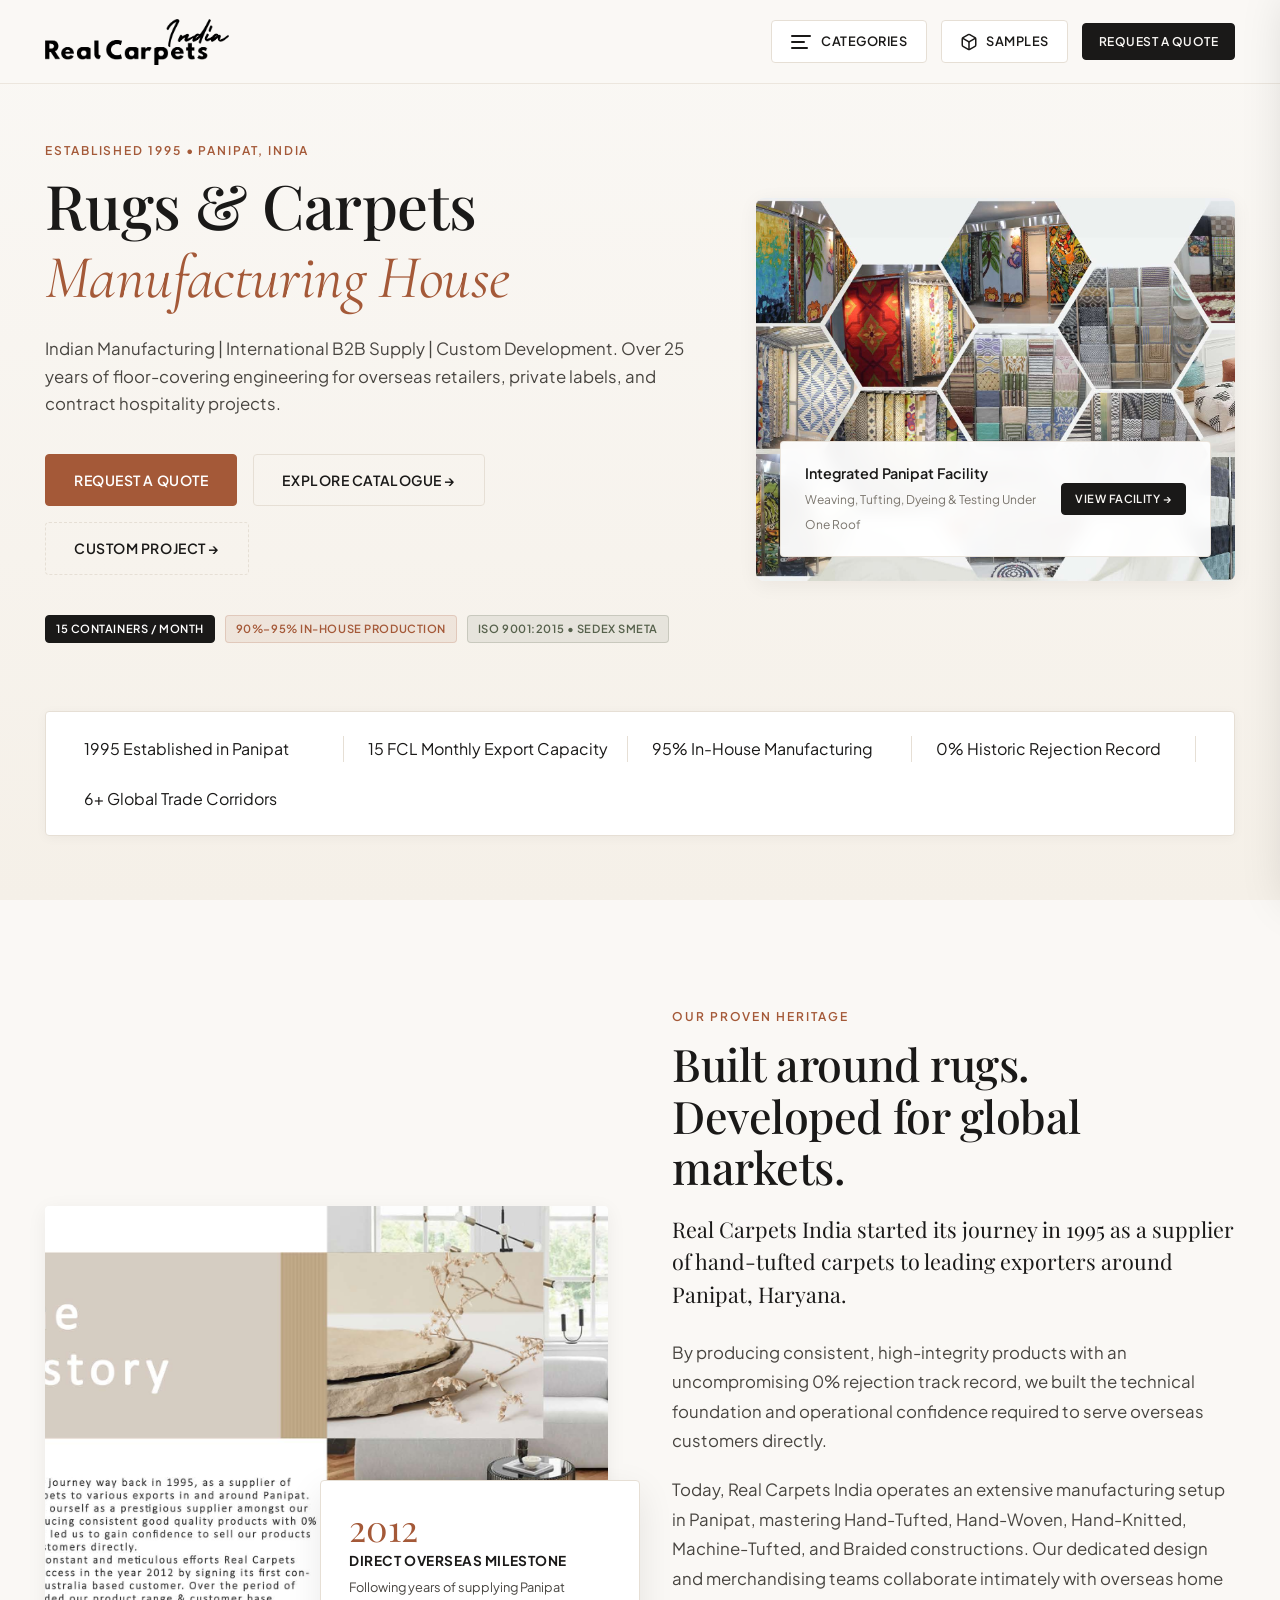
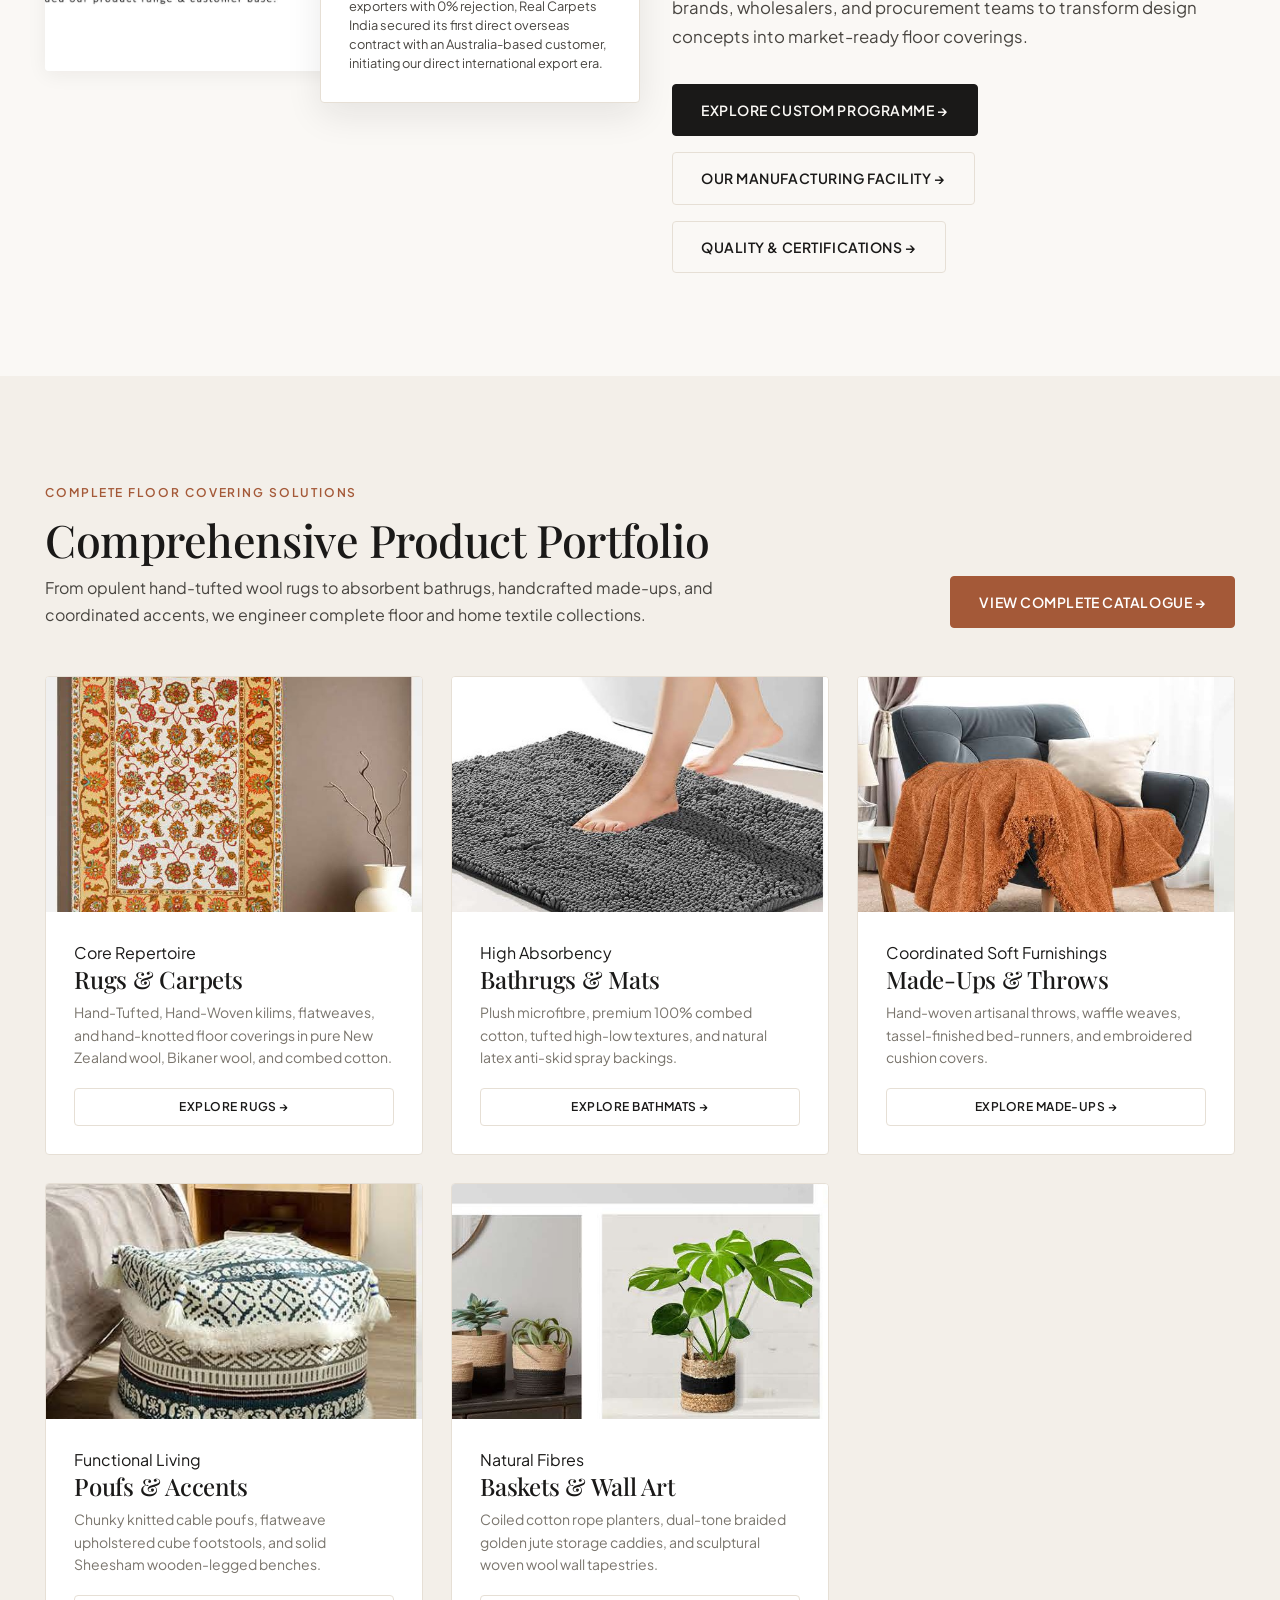
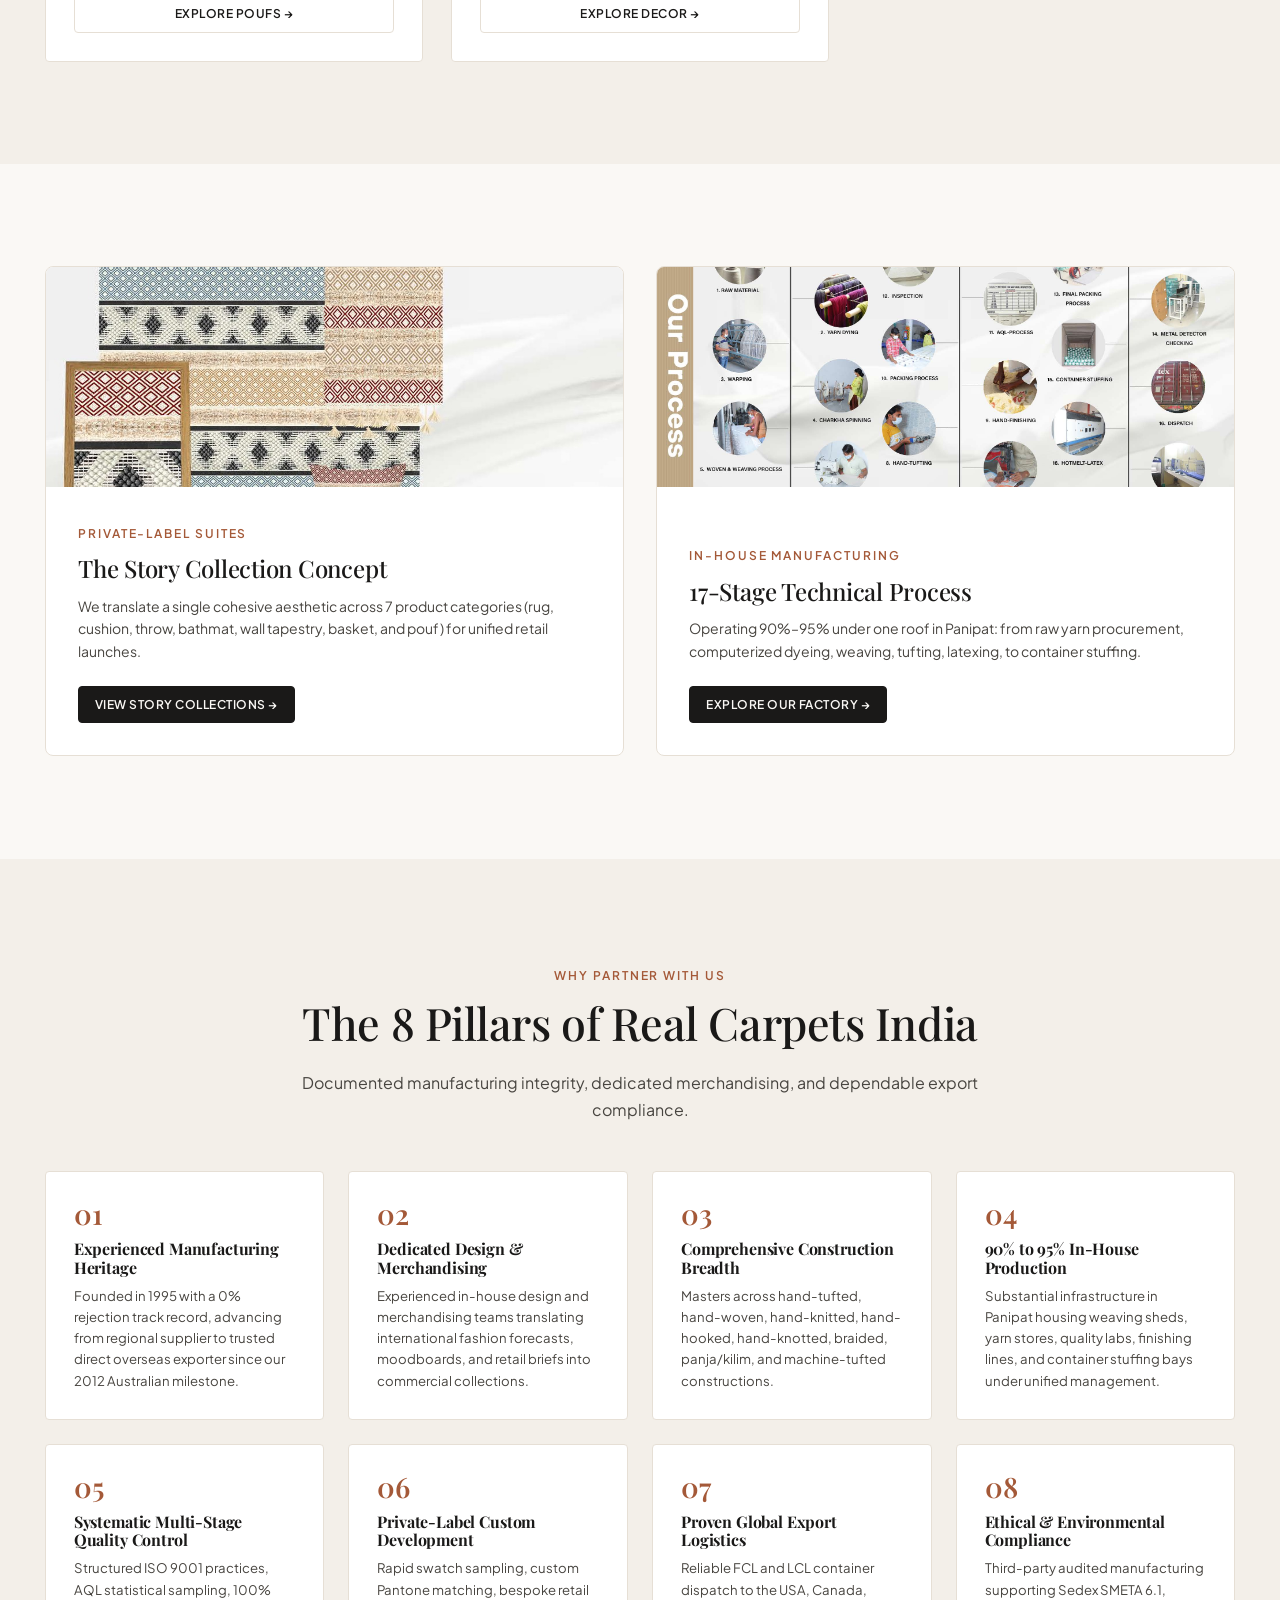
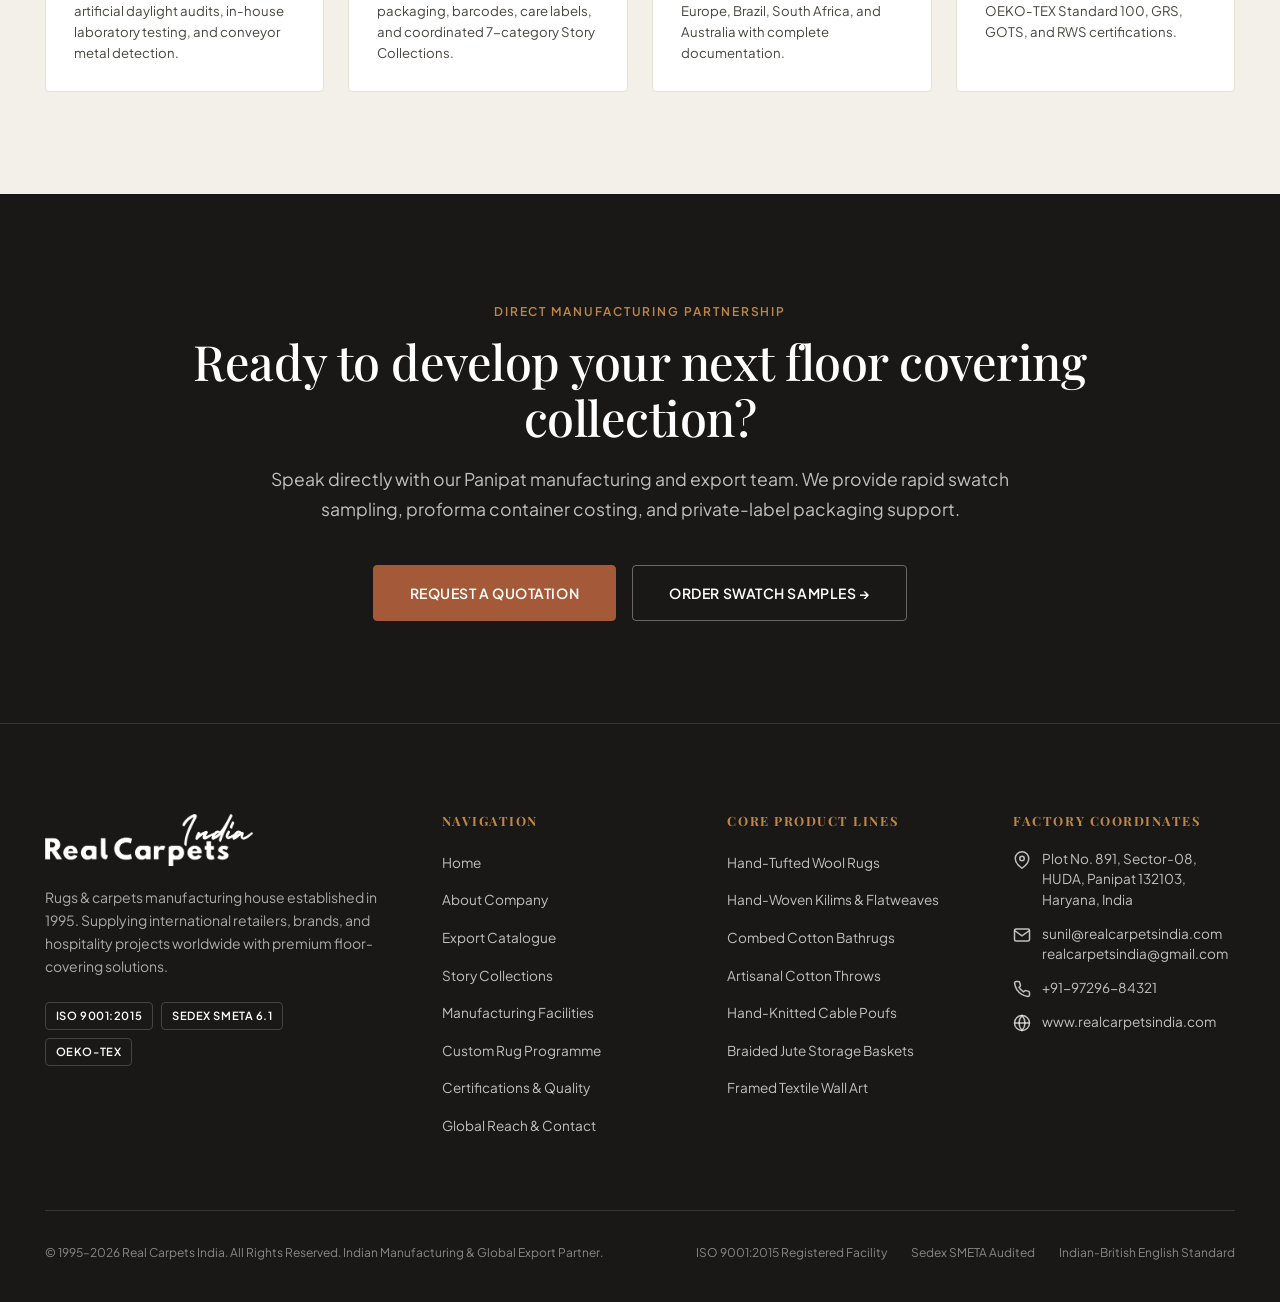
==== commit 60d5379b: "Streamline sidebar to Company & Facility navigation and add Govt Recognized Export House footer badg" ====
--- a/index.html
+++ b/index.html
@@ -81,162 +81,39 @@
     </div>
 
     <div class="categories-sidebar-body">
-      <!-- Section: Product Categories -->
+      <!-- Section: Company & Facility -->
       <div class="categories-section">
         <div class="categories-section-head">
-          <span class="categories-section-title">Product Categories</span>
-          <span class="categories-section-badge">Export Catalogue</span>
-        </div>
-        <ul class="categories-list">
-          <li>
-            <a href="products.html?category=Rugs" class="category-card-item" data-category="Rugs">
-              <div class="cat-item-left">
-                <div class="cat-icon-box">
-                  <svg width="20" height="20" viewBox="0 0 24 24" fill="none" stroke="currentColor" stroke-width="1.8">
-                    <rect x="3" y="3" width="18" height="18" rx="2"/>
-                    <path d="M3 9h18M3 15h18M9 3v18M15 3v18"/>
-                  </svg>
-                </div>
-                <div>
-                  <div class="cat-item-title">Rugs &amp; Carpets</div>
-                  <div class="cat-item-subtitle">Hand-Tufted &bull; Woven &bull; Knitted &bull; Braided</div>
-                </div>
-              </div>
-              <div style="display: flex; align-items: center; gap: 0.5rem;">
-                <span class="cat-item-badge">12+ Designs</span>
-                <span class="cat-arrow">&rarr;</span>
-              </div>
-            </a>
-          </li>
-          <li>
-            <a href="products.html?category=Bathmats" class="category-card-item" data-category="Bathmats">
-              <div class="cat-item-left">
-                <div class="cat-icon-box">
-                  <svg width="20" height="20" viewBox="0 0 24 24" fill="none" stroke="currentColor" stroke-width="1.8">
-                    <path d="M2 12h20M2 6h20M2 18h20"/>
-                  </svg>
-                </div>
-                <div>
-                  <div class="cat-item-title">Bathmats</div>
-                  <div class="cat-item-subtitle">100% Cotton Ribbed &bull; Microfiber &bull; Anti-Skid</div>
-                </div>
-              </div>
-              <div style="display: flex; align-items: center; gap: 0.5rem;">
-                <span class="cat-item-badge">6+ Designs</span>
-                <span class="cat-arrow">&rarr;</span>
-              </div>
-            </a>
-          </li>
-          <li>
-            <a href="products.html?category=Made-Ups" class="category-card-item" data-category="Made-Ups">
-              <div class="cat-item-left">
-                <div class="cat-icon-box">
-                  <svg width="20" height="20" viewBox="0 0 24 24" fill="none" stroke="currentColor" stroke-width="1.8">
-                    <rect x="4" y="4" width="16" height="16" rx="3"/>
-                    <path d="M9 9l6 6M15 9l-6 6"/>
-                  </svg>
-                </div>
-                <div>
-                  <div class="cat-item-title">Home Made-Ups</div>
-                  <div class="cat-item-subtitle">Cushions &bull; Throws &bull; Bedside Runners</div>
-                </div>
-              </div>
-              <div style="display: flex; align-items: center; gap: 0.5rem;">
-                <span class="cat-item-badge">6+ Designs</span>
-                <span class="cat-arrow">&rarr;</span>
-              </div>
-            </a>
-          </li>
-          <li>
-            <a href="products.html?category=Poufs" class="category-card-item" data-category="Poufs">
-              <div class="cat-item-left">
-                <div class="cat-icon-box">
-                  <svg width="20" height="20" viewBox="0 0 24 24" fill="none" stroke="currentColor" stroke-width="1.8">
-                    <circle cx="12" cy="12" r="9"/>
-                    <path d="M12 3v18M3 12h18"/>
-                  </svg>
-                </div>
-                <div>
-                  <div class="cat-item-title">Poufs &amp; Ottomans</div>
-                  <div class="cat-item-subtitle">Braided Jute &bull; Knitted Wool &bull; Dense Foam</div>
-                </div>
-              </div>
-              <div style="display: flex; align-items: center; gap: 0.5rem;">
-                <span class="cat-item-badge">5+ Designs</span>
-                <span class="cat-arrow">&rarr;</span>
-              </div>
-            </a>
-          </li>
-          <li>
-            <a href="products.html?category=Baskets" class="category-card-item" data-category="Baskets">
-              <div class="cat-item-left">
-                <div class="cat-icon-box">
-                  <svg width="20" height="20" viewBox="0 0 24 24" fill="none" stroke="currentColor" stroke-width="1.8">
-                    <path d="M4 10l2 11h12l2-11H4zM9 10V6a3 3 0 0 1 6 0v4"/>
-                  </svg>
-                </div>
-                <div>
-                  <div class="cat-item-title">Storage Baskets</div>
-                  <div class="cat-item-subtitle">Natural Jute &bull; Braided Cotton Rope &bull; Planters</div>
-                </div>
-              </div>
-              <div style="display: flex; align-items: center; gap: 0.5rem;">
-                <span class="cat-item-badge">5+ Designs</span>
-                <span class="cat-arrow">&rarr;</span>
-              </div>
-            </a>
-          </li>
-        </ul>
-      </div>
-
-      <!-- Section: Collections -->
-      <div class="categories-section">
-        <div class="categories-section-head">
-          <span class="categories-section-title">Curated Collections</span>
-          <a href="collections.html" style="font-size: 0.75rem; color: var(--accent-terracotta); font-weight: 600; text-decoration: none;">View All &rarr;</a>
-        </div>
-        <div class="collections-pill-grid">
-          <a href="collections.html#raw-luxe" class="collection-pill-btn">Raw Luxe</a>
-          <a href="collections.html#minimal-modern" class="collection-pill-btn">Minimal Modern</a>
-          <a href="collections.html#heritage-revival" class="collection-pill-btn">Heritage Revival</a>
-          <a href="collections.html#coastal-boho" class="collection-pill-btn">Coastal Boho</a>
-          <a href="collections.html" class="collection-pill-btn">Monochrome Linear</a>
-        </div>
-      </div>
-
-      <!-- Section: Company & Capabilities -->
-      <div class="categories-section">
-        <div class="categories-section-head">
-          <span class="categories-section-title">Company &amp; Facilities</span>
+          <span class="categories-section-title">Company &amp; Facility</span>
         </div>
         <ul class="sidebar-nav-links">
           <li>
             <a href="index.html" class="sidebar-nav-link">
-              <span>Home &amp; Overview</span>
+              <span>Home</span>
               <svg width="14" height="14" viewBox="0 0 24 24" fill="none" stroke="currentColor" stroke-width="2"><polyline points="9 18 15 12 9 6"/></svg>
             </a>
           </li>
           <li>
-            <a href="#about" class="sidebar-nav-link">
-              <span>About Real Carpets India (Est. 1995)</span>
+            <a href="index.html#about" class="sidebar-nav-link">
+              <span>About</span>
               <svg width="14" height="14" viewBox="0 0 24 24" fill="none" stroke="currentColor" stroke-width="2"><polyline points="9 18 15 12 9 6"/></svg>
             </a>
           </li>
           <li>
             <a href="products.html" class="sidebar-nav-link">
-              <span>Full Export Catalogue</span>
+              <span>Products</span>
               <svg width="14" height="14" viewBox="0 0 24 24" fill="none" stroke="currentColor" stroke-width="2"><polyline points="9 18 15 12 9 6"/></svg>
             </a>
           </li>
           <li>
             <a href="manufacturing.html" class="sidebar-nav-link">
-              <span>Panipat Manufacturing Facilities</span>
+              <span>Manufacturing</span>
               <svg width="14" height="14" viewBox="0 0 24 24" fill="none" stroke="currentColor" stroke-width="2"><polyline points="9 18 15 12 9 6"/></svg>
             </a>
           </li>
           <li>
             <a href="custom-programme.html" class="sidebar-nav-link">
-              <span>Custom Rug &amp; Hospitality Programme</span>
+              <span>Custom Rug Programme</span>
               <svg width="14" height="14" viewBox="0 0 24 24" fill="none" stroke="currentColor" stroke-width="2"><polyline points="9 18 15 12 9 6"/></svg>
             </a>
           </li>
@@ -248,7 +125,7 @@
           </li>
           <li>
             <a href="contact.html" class="sidebar-nav-link">
-              <span>Global Reach &amp; Factory Contact</span>
+              <span>Global Reach &amp; Contact Us</span>
               <svg width="14" height="14" viewBox="0 0 24 24" fill="none" stroke="currentColor" stroke-width="2"><polyline points="9 18 15 12 9 6"/></svg>
             </a>
           </li>
@@ -258,11 +135,8 @@
 
     <!-- Sidebar Footer -->
     <div class="categories-sidebar-footer">
-      <button class="btn btn-primary" data-action="open-quote" style="width: 100%;">
-        Request a Quotation
-      </button>
-      <div style="font-size: 0.75rem; color: var(--text-muted); text-align: center; line-height: 1.4;">
-        Plot No. 891, Sector-08, HUDA, Panipat 132103, Haryana, India
+      <div style="font-size: 0.75rem; color: var(--text-muted); text-align: center; line-height: 1.4; letter-spacing: 0.08em; text-transform: uppercase;">
+        A GOVT. RECOGNIZED EXPORT HOUSE
       </div>
     </div>
   </aside>
--- a/assets/css/components.css
+++ b/assets/css/components.css
@@ -528,40 +528,53 @@
   display: flex;
   align-items: center;
   justify-content: space-between;
-  padding: 0.75rem 0.5rem;
-  font-size: 0.875rem;
+  padding: 0.9rem 0.65rem;
+  font-size: 0.95rem;
   font-weight: 600;
   color: var(--text-primary);
   text-decoration: none;
   border-bottom: 1px solid var(--border-subtle);
-  transition: color 0.2s ease, padding-left 0.2s ease;
+  border-radius: var(--radius-sm);
+  transition: color 0.2s ease, padding-left 0.2s ease, background-color 0.2s ease;
 }
 
 .sidebar-nav-link:hover {
   color: var(--accent-terracotta);
-  padding-left: 0.5rem;
+  background-color: var(--bg-primary);
+  padding-left: 0.95rem;
 }
 
 .sidebar-nav-link svg {
   color: var(--text-muted);
-  transition: transform 0.2s ease;
+  transition: transform 0.2s ease, color 0.2s ease;
 }
 
 .sidebar-nav-link:hover svg {
-  transform: translateX(3px);
+  transform: translateX(4px);
   color: var(--accent-terracotta);
 }
 
 /* Sidebar Footer Actions */
 .categories-sidebar-footer {
-  padding: 1.25rem 1.75rem;
+  padding: 1.5rem 1.75rem;
   background-color: var(--bg-primary);
   border-top: 1px solid var(--border-color);
   display: flex;
   flex-direction: column;
-  gap: 0.75rem;
+  align-items: center;
+  justify-content: center;
   flex-shrink: 0;
 }
+
+/* Mobile Drawer (Legacy / Fallback) */
+.mobile-nav-drawer {
+  position: fixed;
+  top: 0;
+  right: -100%;
+  width: 85%;
+  max-width: 380px;
+  height: 100vh;
+  background-color: var(--bg-surface);
   z-index: 1100;
   box-shadow: var(--shadow-drawer);
   transition: right var(--transition-normal);
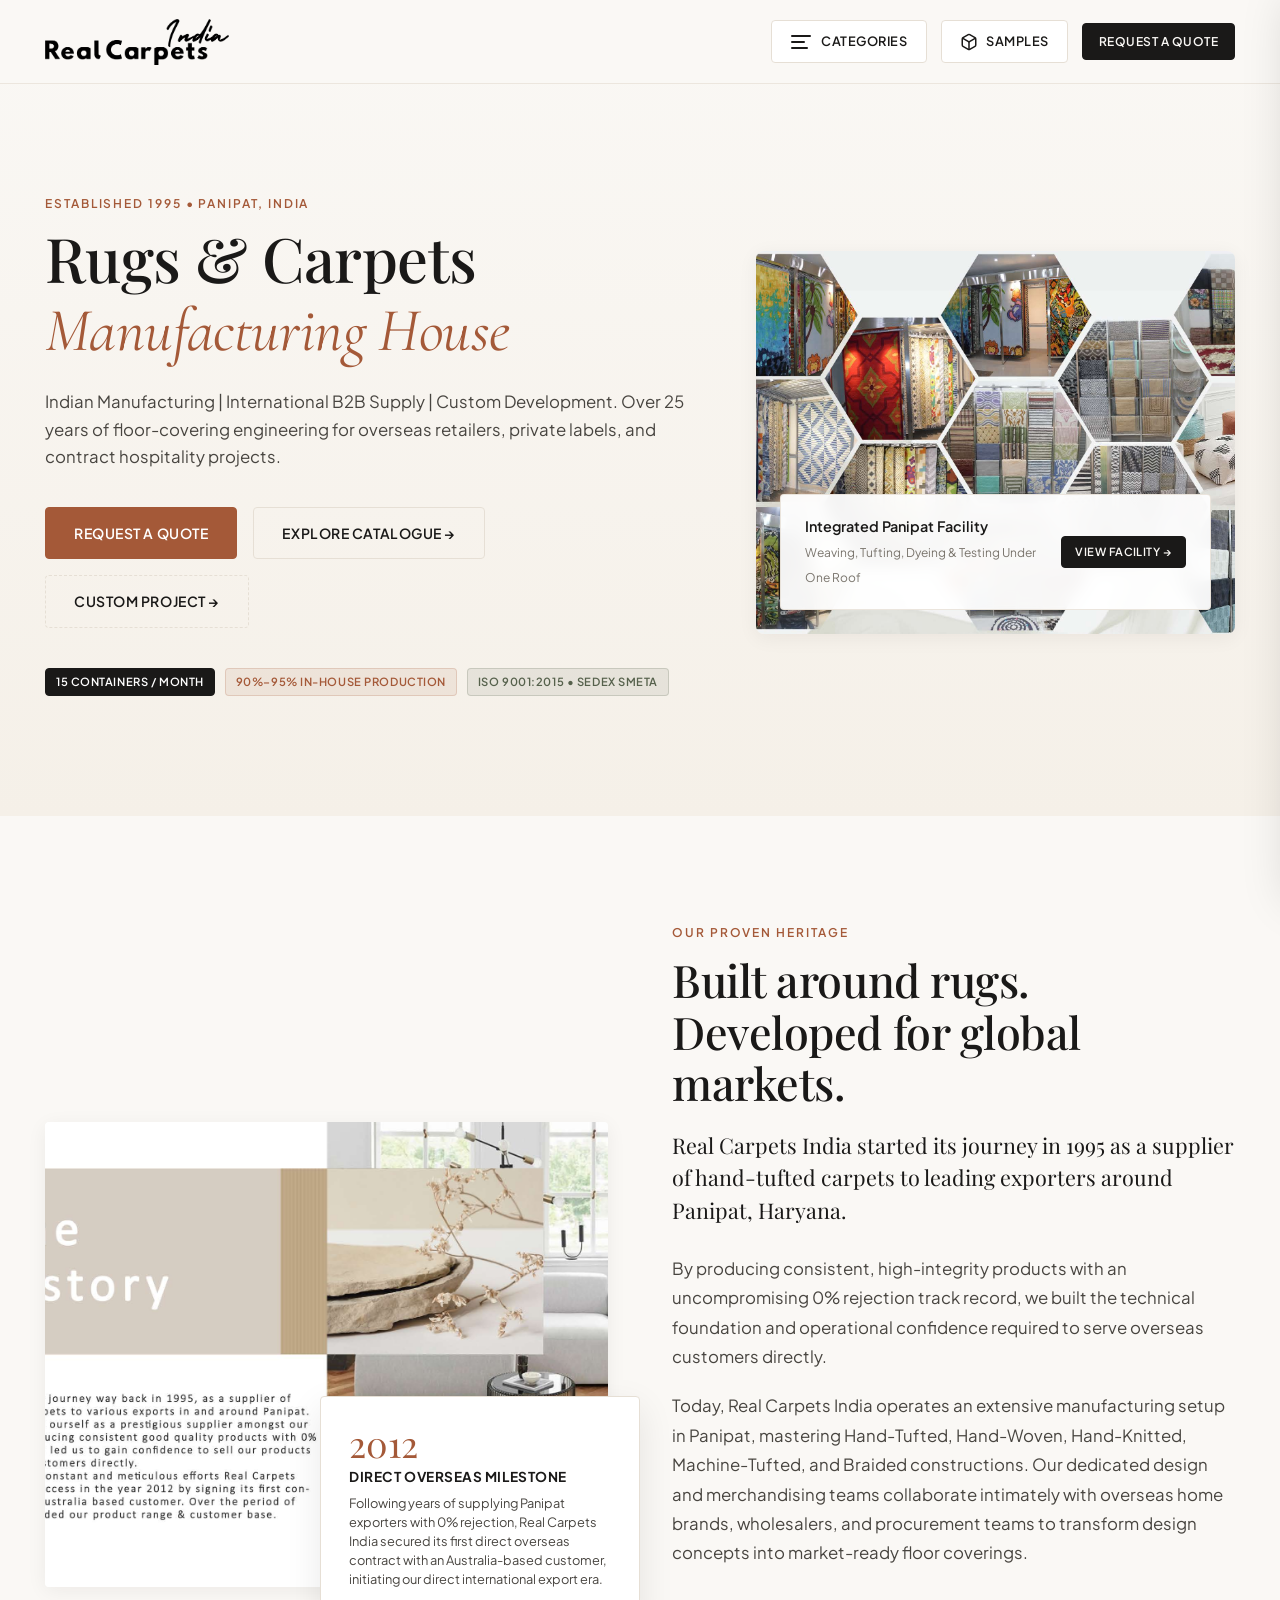
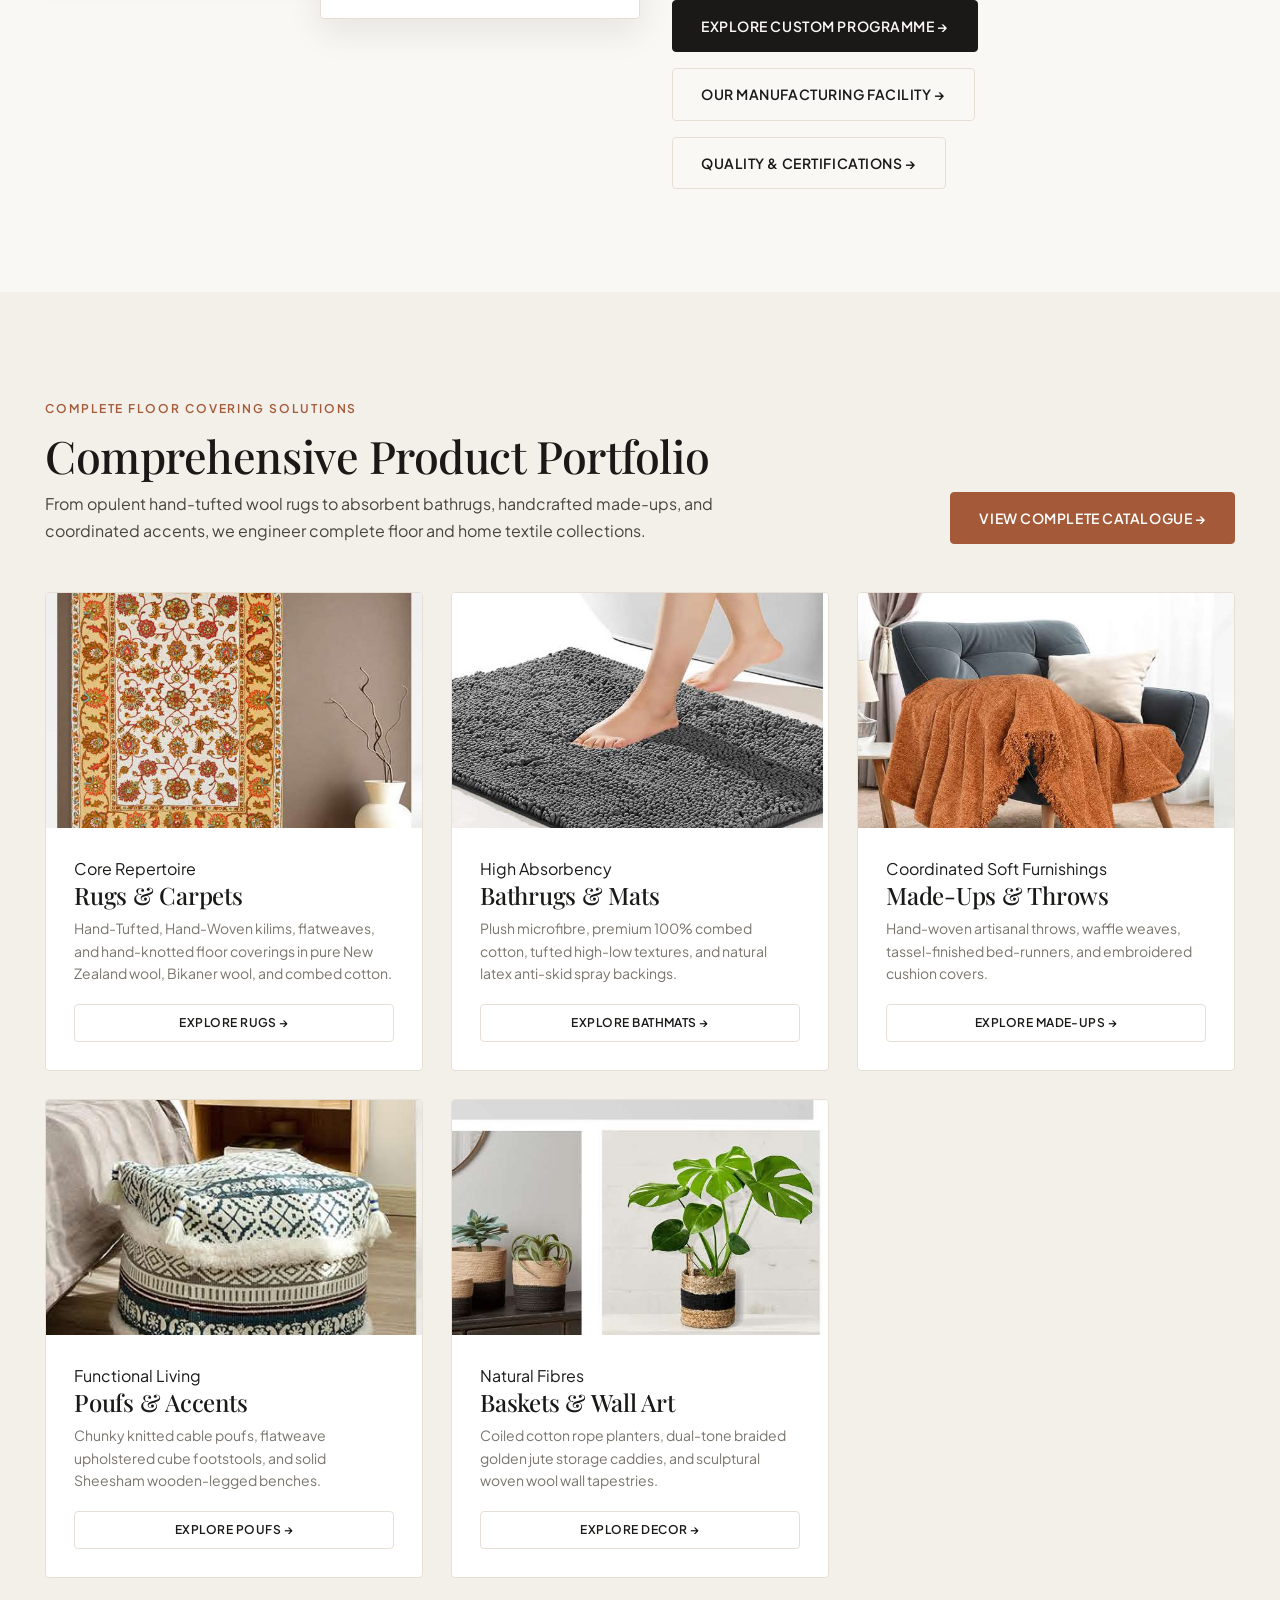
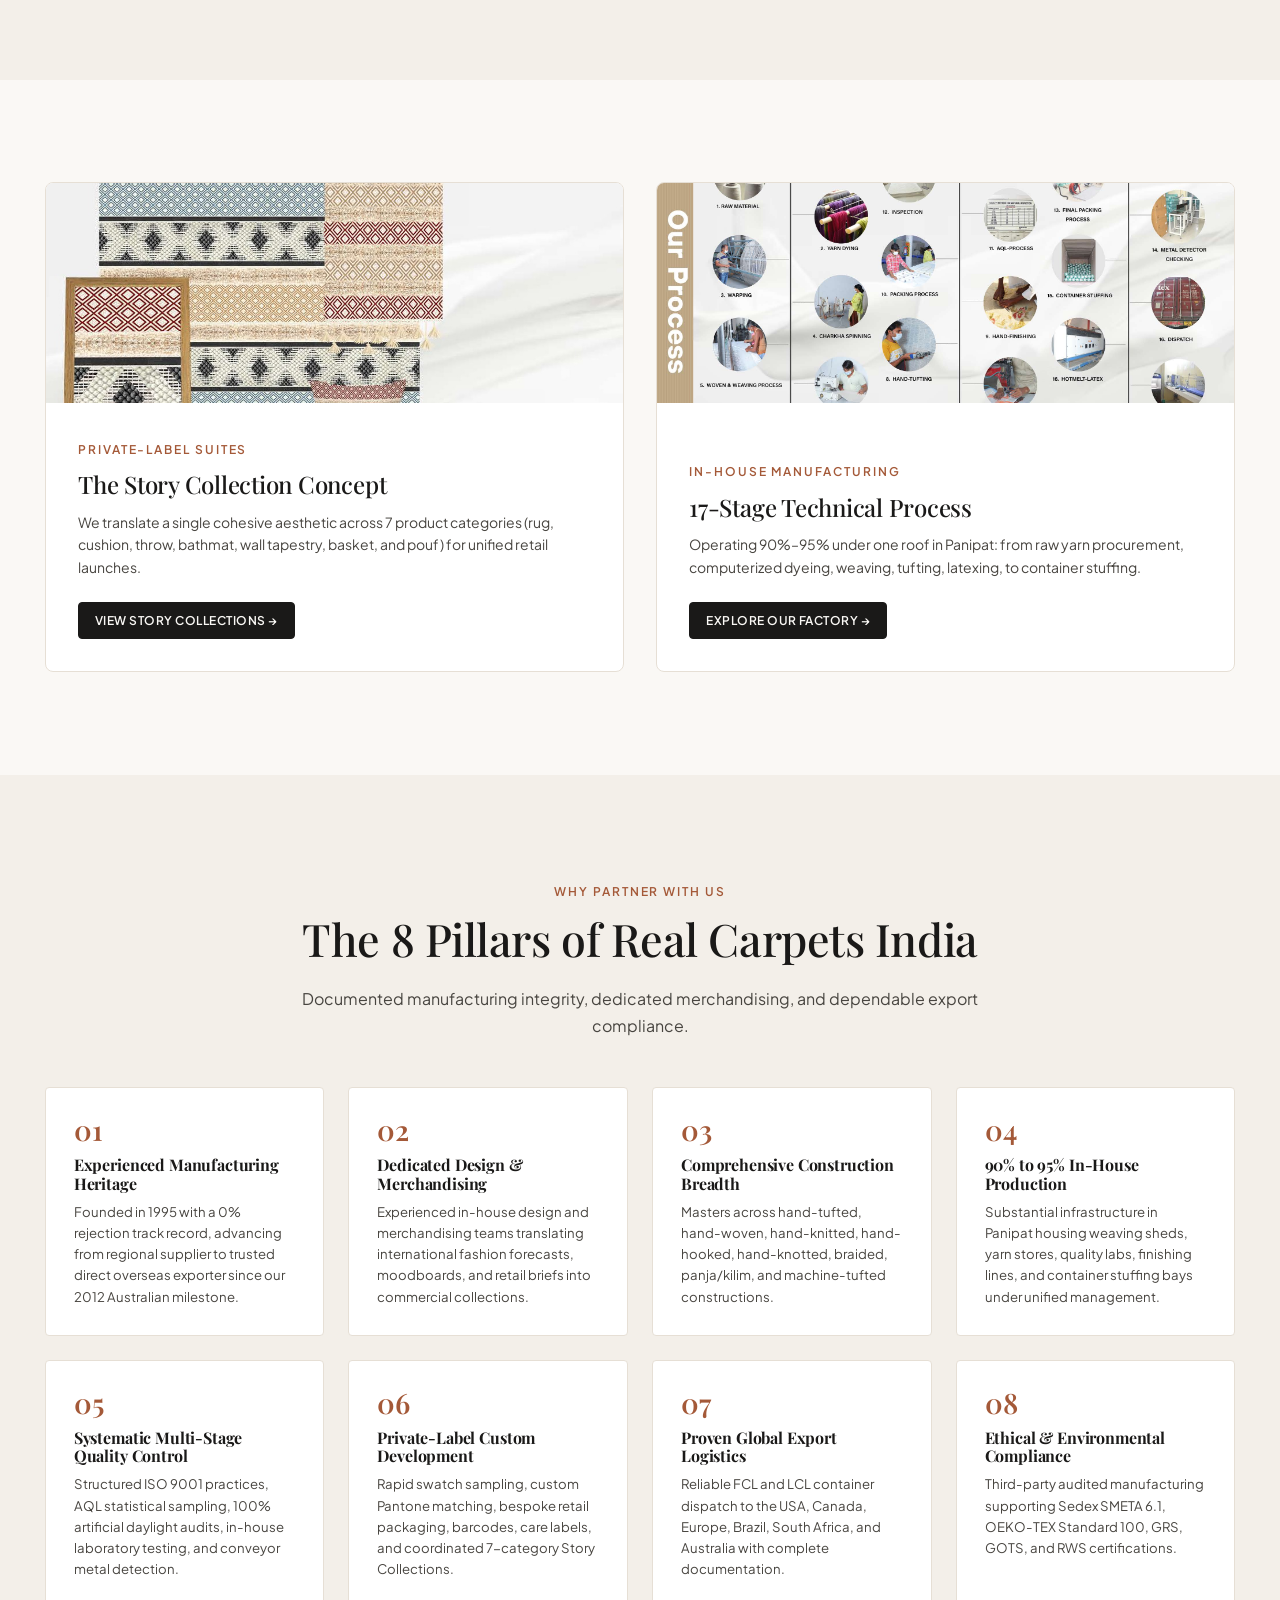
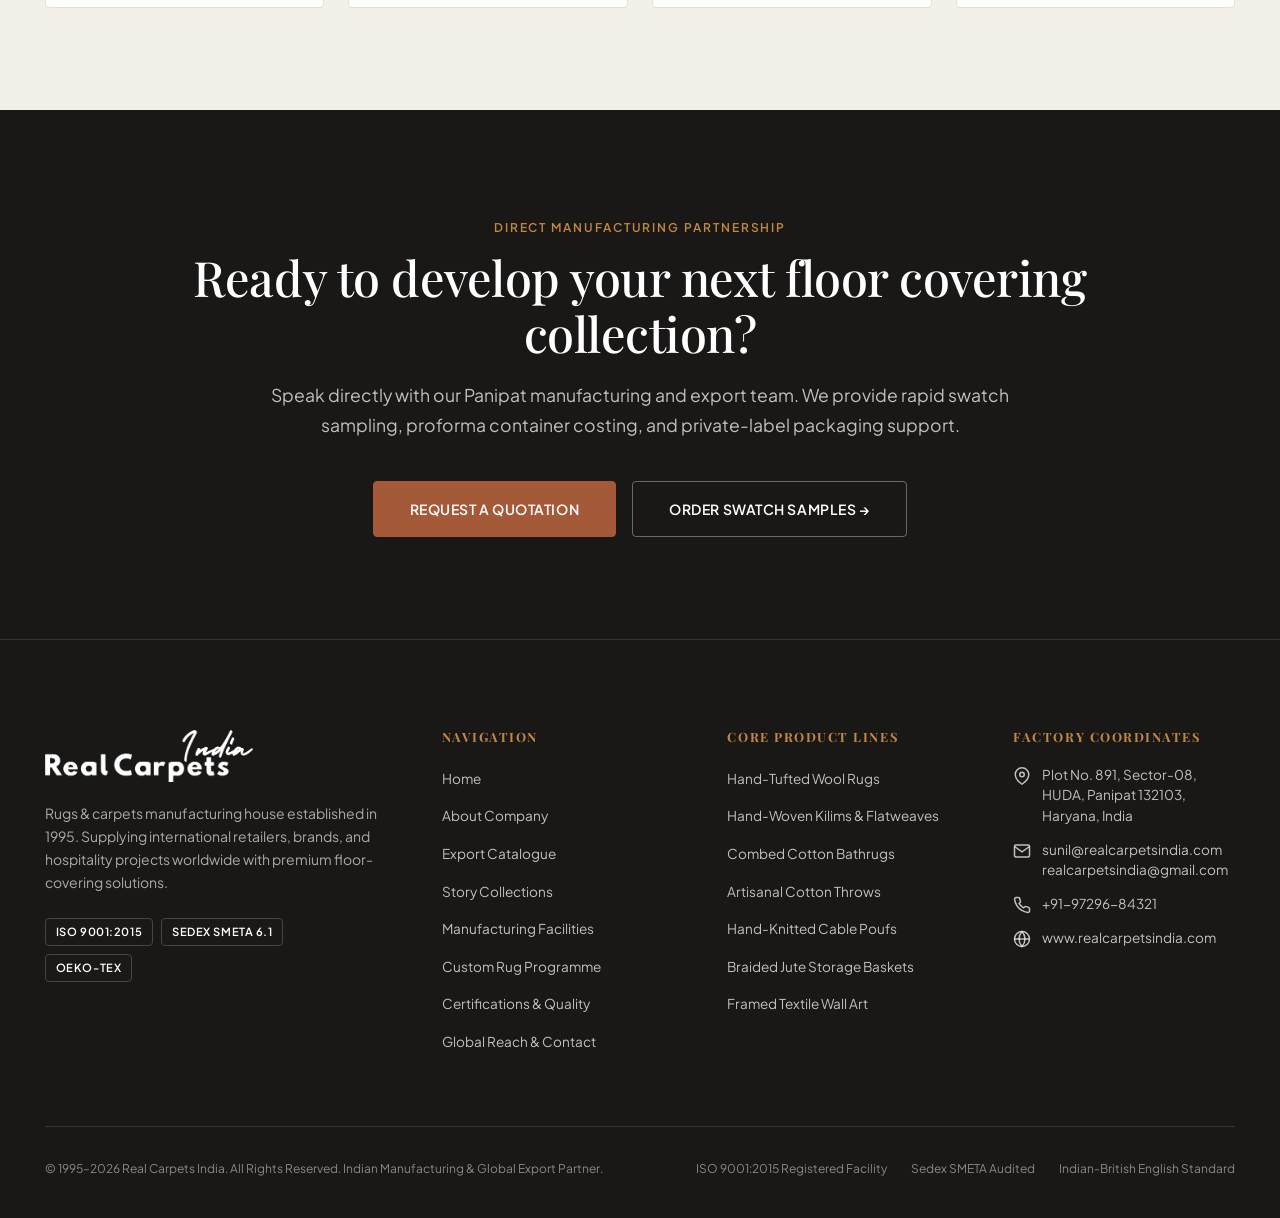
==== commit e964681f: "Remove metrics ribbon from homepage and adjust hero and section spacing" ====
--- a/index.html
+++ b/index.html
@@ -183,34 +183,6 @@
             <a href="manufacturing.html" class="btn btn-primary btn-sm" style="padding: 0.4rem 0.85rem; font-size: 0.7rem;">
               View Facility &rarr;
             </a>
-          </div>
-        </div>
-      </div>
-    </div>
-
-    <!-- Metrics Ribbon -->
-    <div class="container">
-      <div class="hero-metrics-ribbon reveal-on-scroll delay-2">
-        <div class="metrics-grid">
-          <div class="metric-item">
-            <span class="metric-val">1995</span>
-            <span class="metric-lbl">Established in Panipat</span>
-          </div>
-          <div class="metric-item">
-            <span class="metric-val">15 FCL</span>
-            <span class="metric-lbl">Monthly Export Capacity</span>
-          </div>
-          <div class="metric-item">
-            <span class="metric-val">95%</span>
-            <span class="metric-lbl">In-House Manufacturing</span>
-          </div>
-          <div class="metric-item">
-            <span class="metric-val">0%</span>
-            <span class="metric-lbl">Historic Rejection Record</span>
-          </div>
-          <div class="metric-item">
-            <span class="metric-val">6+</span>
-            <span class="metric-lbl">Global Trade Corridors</span>
           </div>
         </div>
       </div>
--- a/assets/css/components.css
+++ b/assets/css/components.css
@@ -631,12 +631,12 @@
    ========================================================================== */
 .hero-section {
   position: relative;
-  min-height: 100vh;
-  padding-top: calc(var(--header-height) + 2rem);
-  padding-bottom: 4rem;
+  min-height: calc(100vh - var(--header-height));
+  padding-top: calc(var(--header-height) + 2.5rem);
+  padding-bottom: clamp(3.5rem, 6vh, 5.5rem);
   display: flex;
   flex-direction: column;
-  justify-content: space-between;
+  justify-content: center;
   background: linear-gradient(180deg, #FAF8F5 0%, #F5F0E8 100%);
   overflow: hidden;
 }
@@ -648,6 +648,7 @@
   align-items: center;
   margin-top: auto;
   margin-bottom: auto;
+  width: 100%;
 }
 
 .hero-content {
@@ -2213,6 +2214,11 @@
 }
 
 @media (max-width: 768px) {
+  .hero-section {
+    min-height: auto;
+    padding-top: calc(var(--header-height) + 1.75rem);
+    padding-bottom: 3.5rem;
+  }
   .nav-desktop {
     display: none !important;
   }
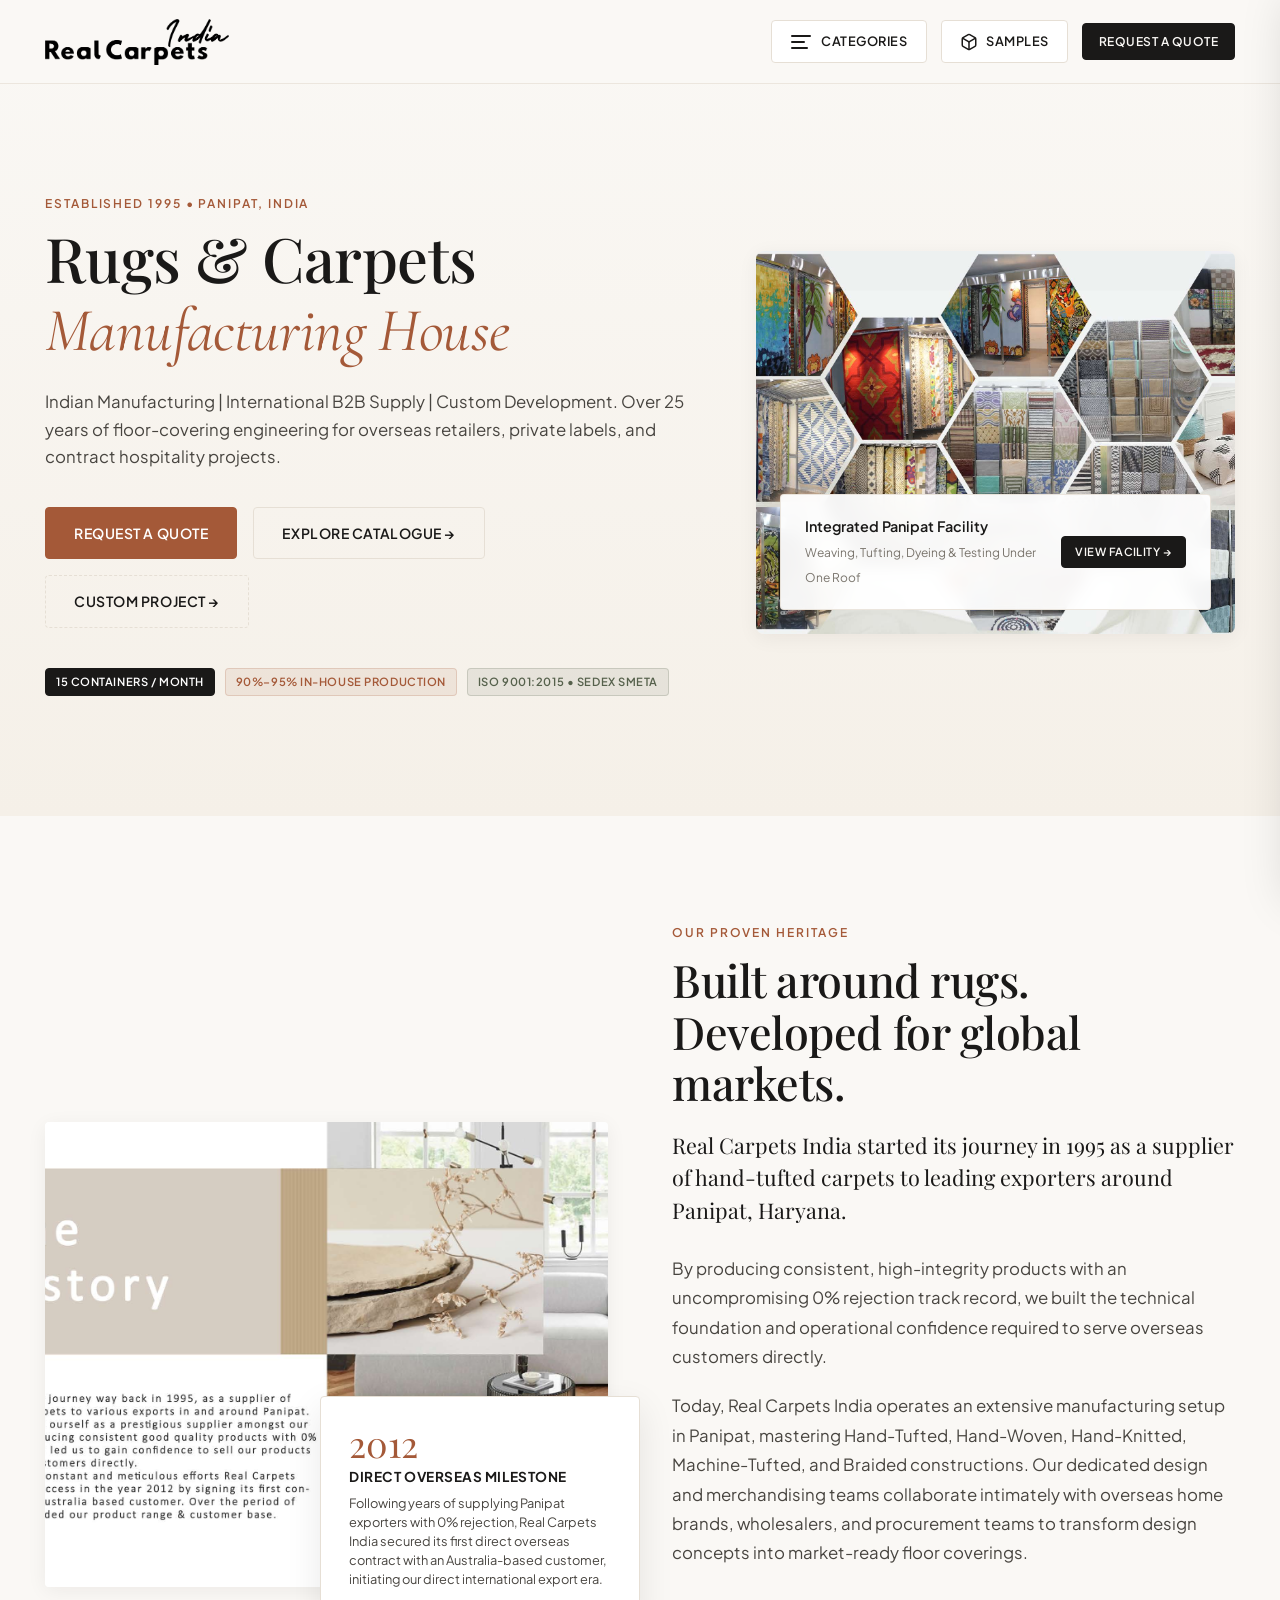
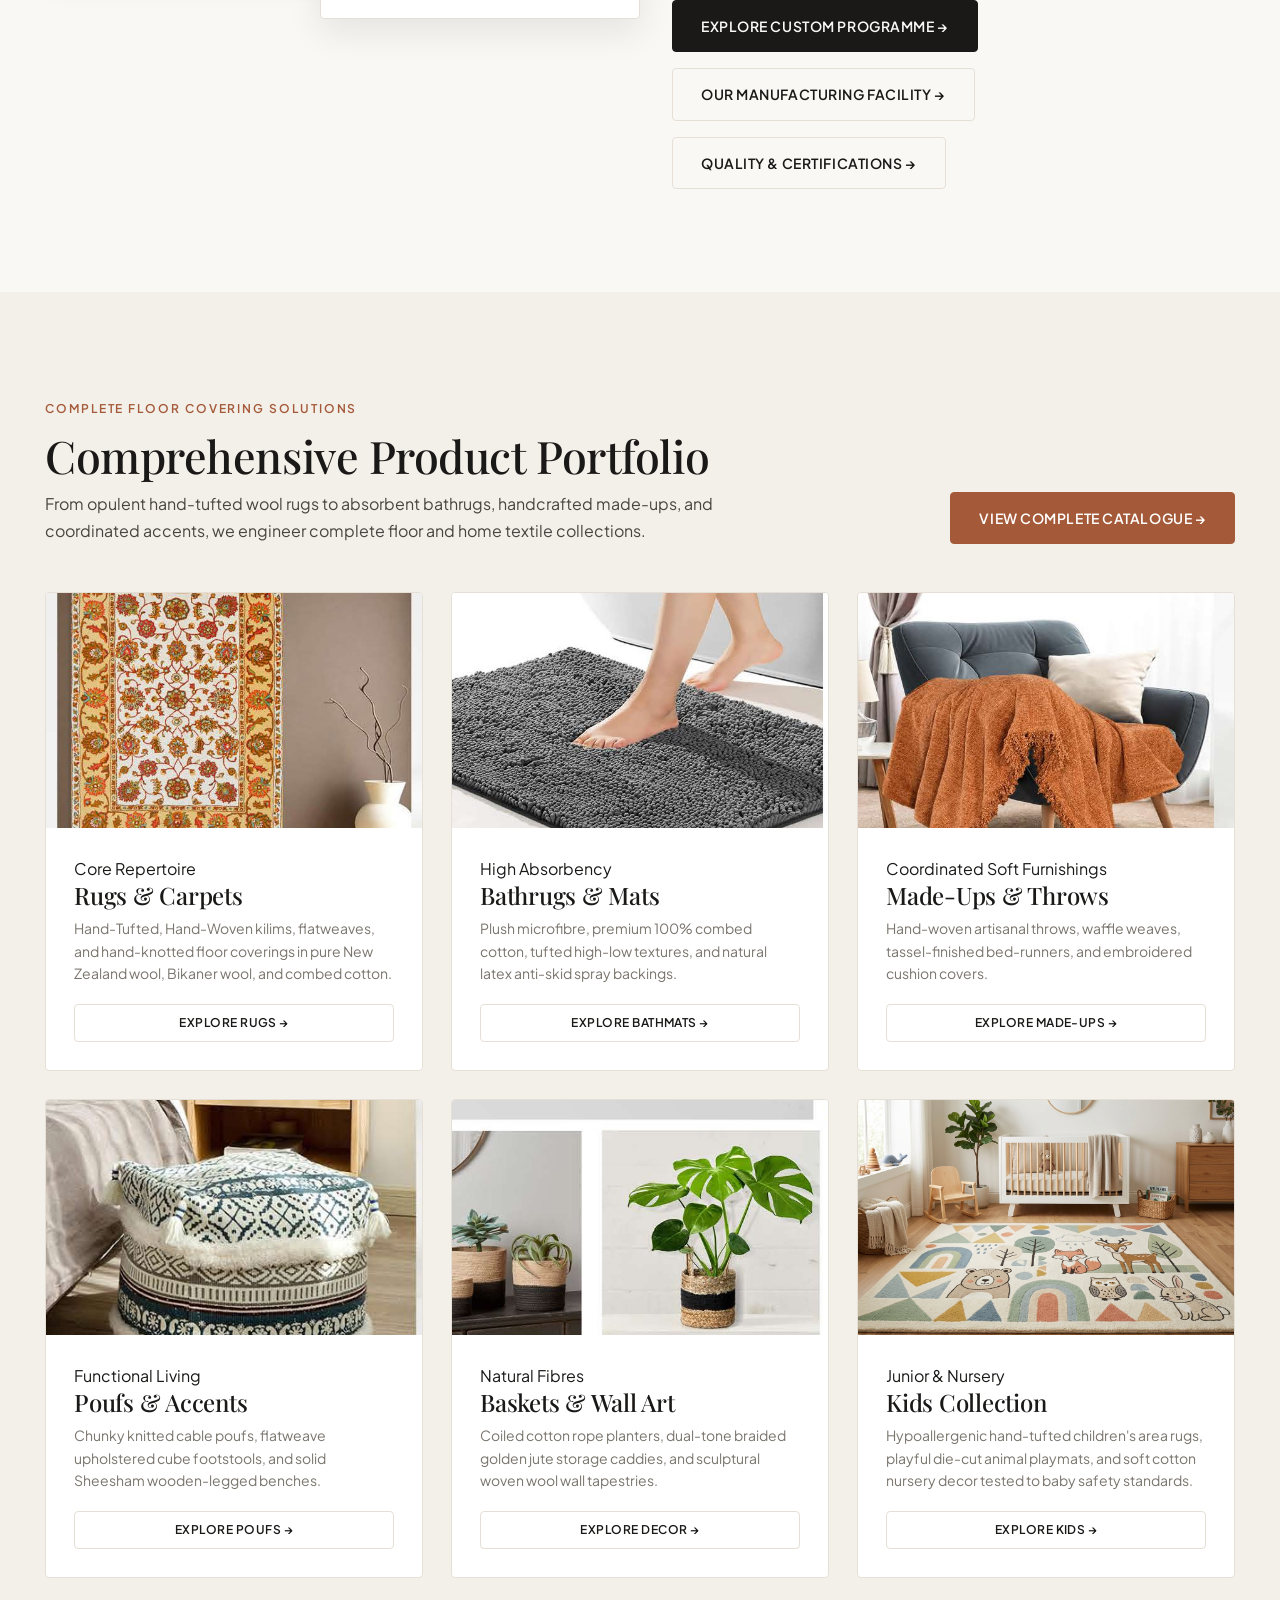
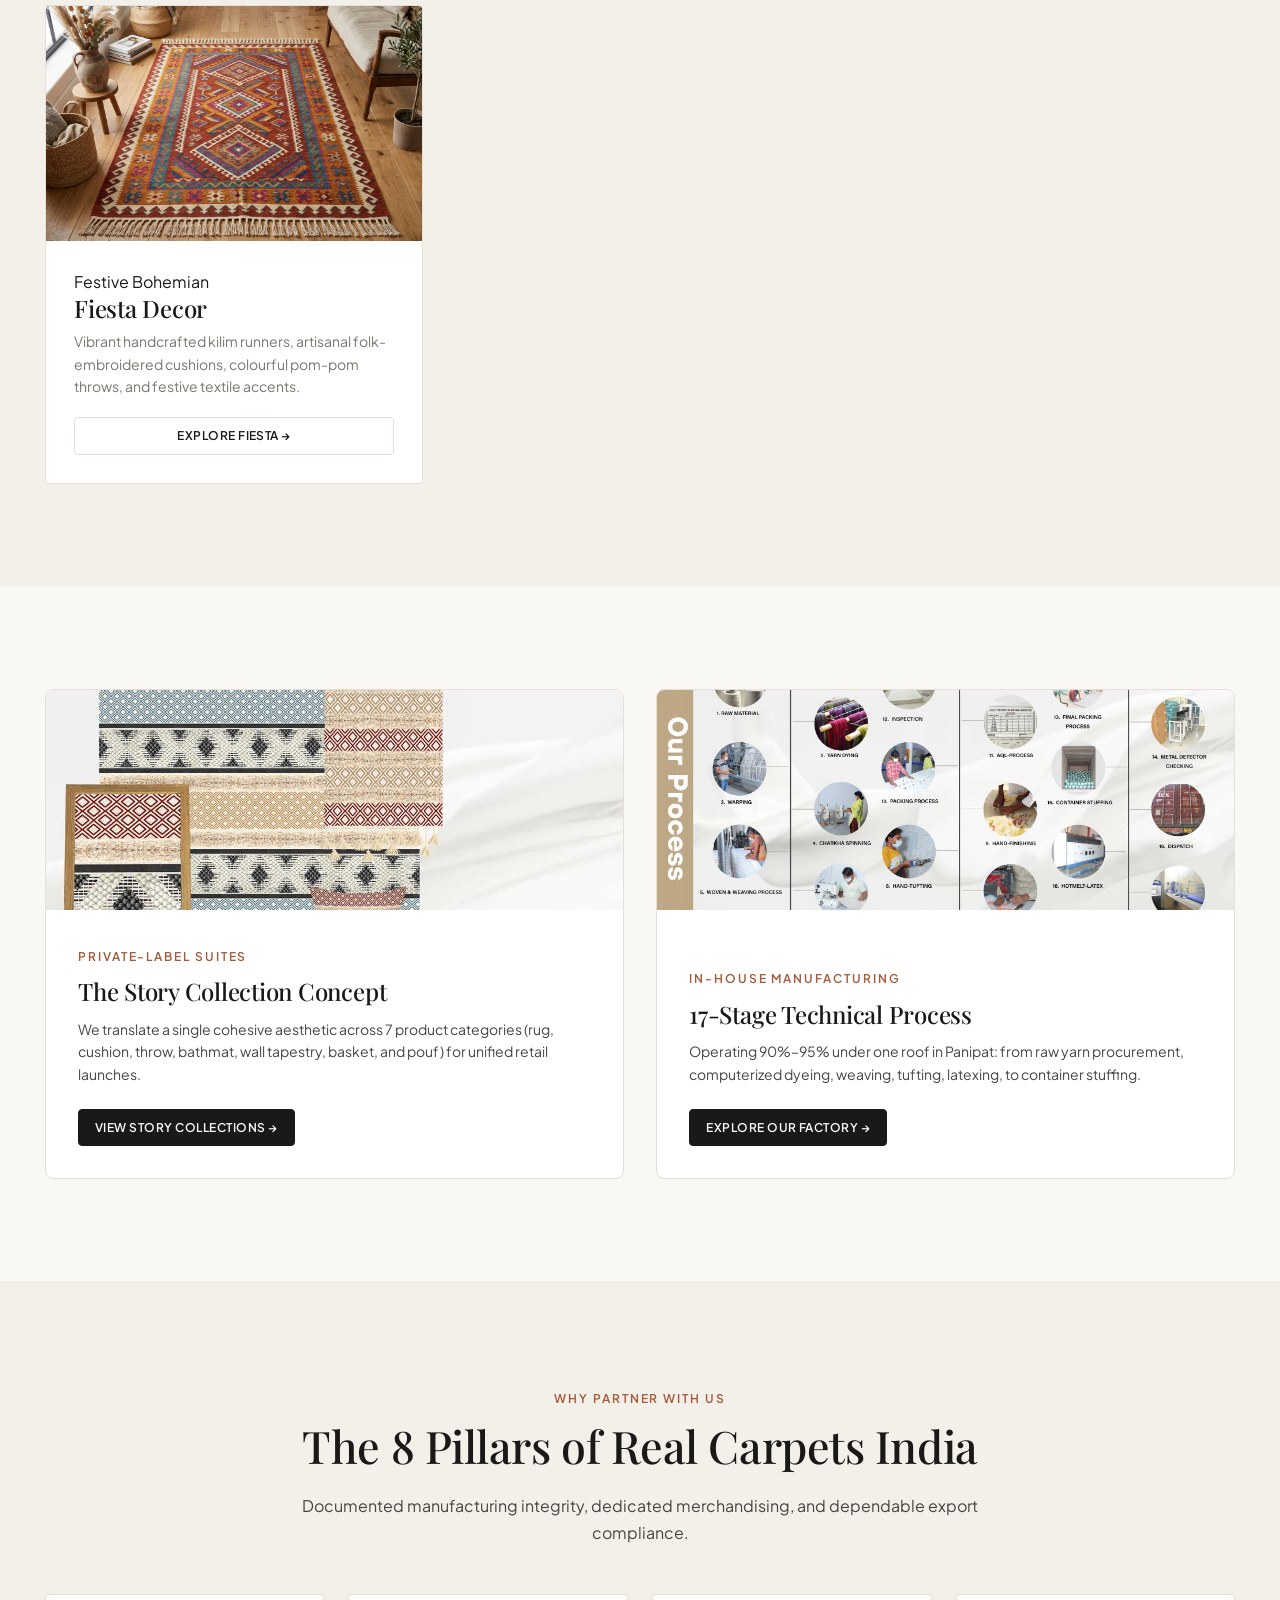
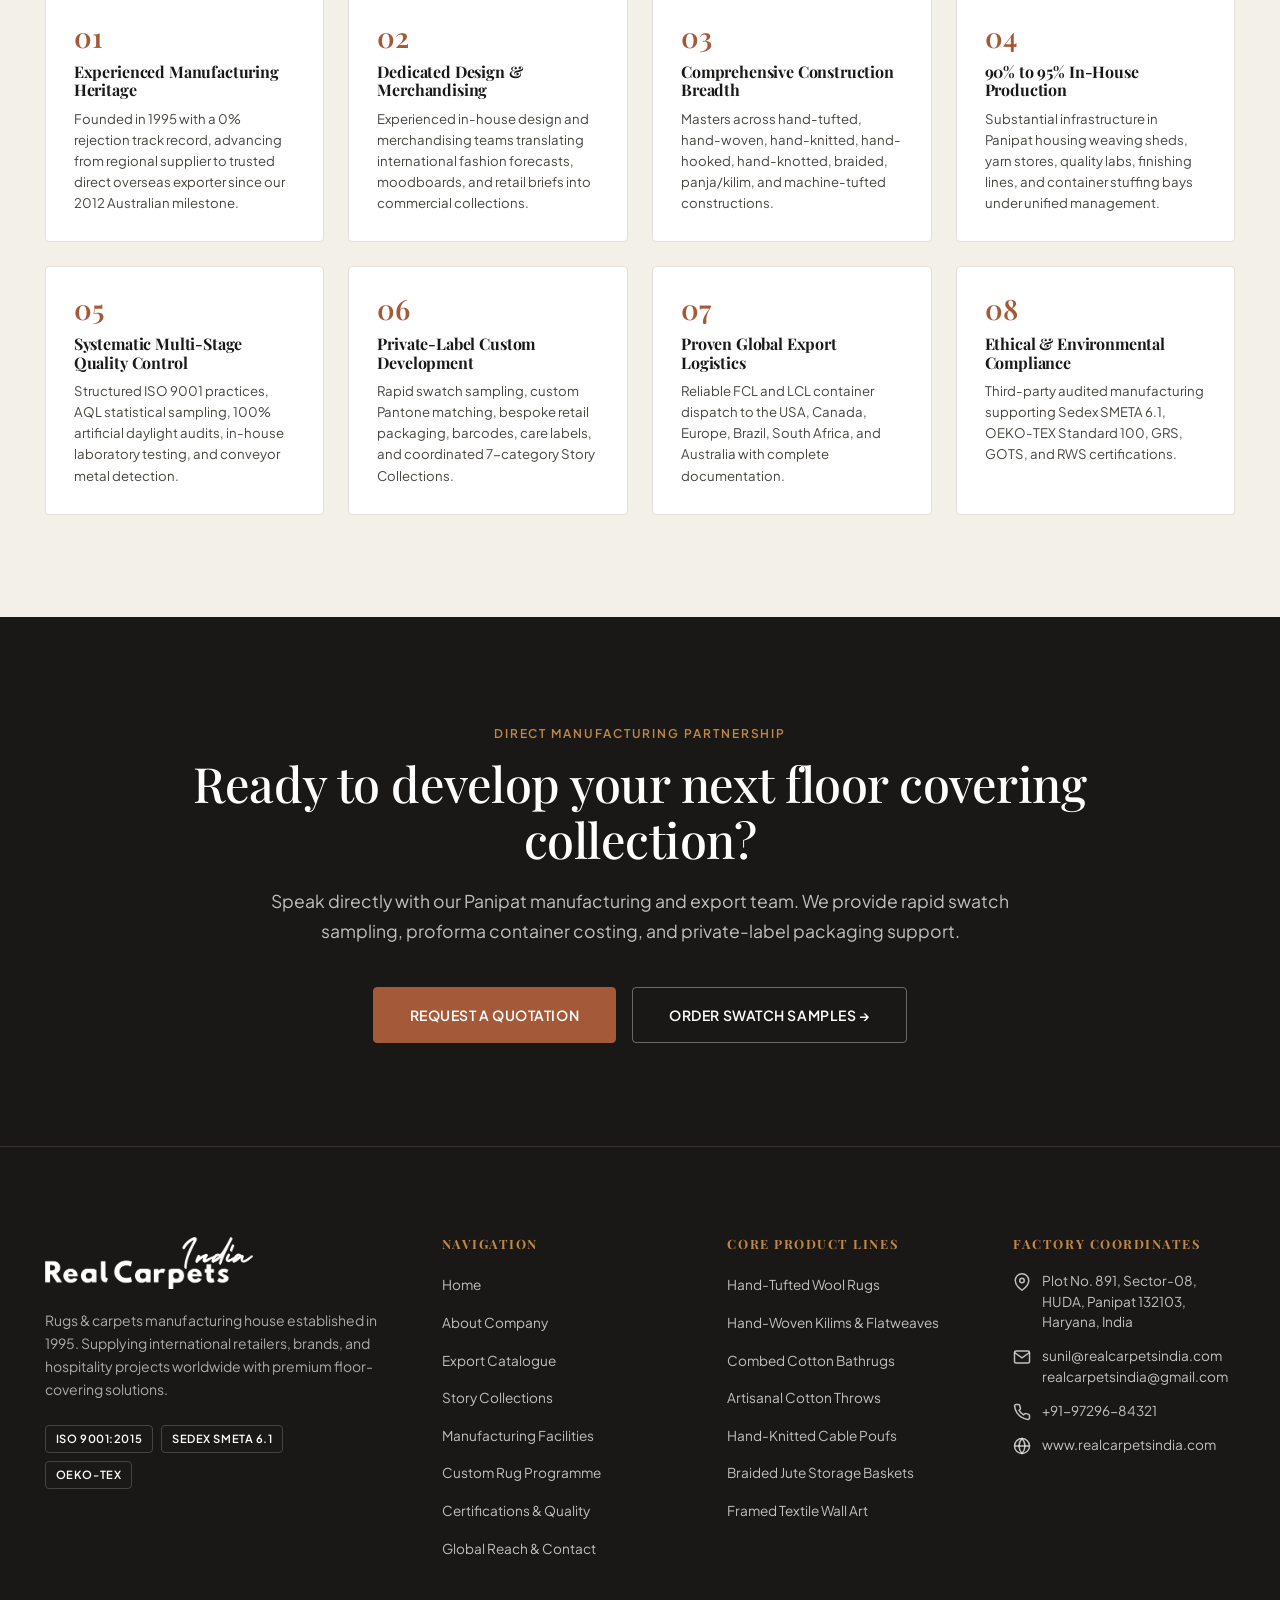
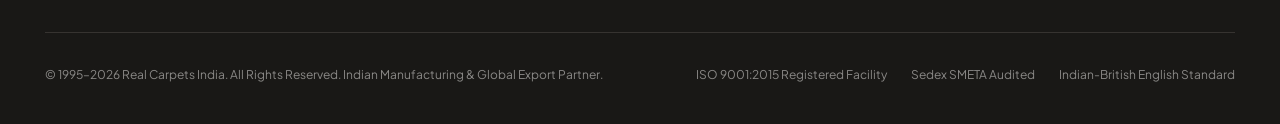
==== commit d66cac70: "Add Kids and Fiesta Decor sections to product catalogue filter and data" ====
--- a/index.html
+++ b/index.html
@@ -347,6 +347,44 @@
             </a>
           </div>
         </div>
+
+        <!-- 6. Kids Collection -->
+        <div class="category-card reveal-on-scroll delay-2">
+          <div class="category-card-img-wrap">
+            <img src="assets/images/products/kids_nordic_woodland_rug.jpg" alt="Kids Rugs and Nursery Decor - Real Carpets India" class="category-card-img">
+          </div>
+          <div class="category-card-body">
+            <div>
+              <span class="category-card-badge">Junior &amp; Nursery</span>
+              <h3 class="category-card-title">Kids Collection</h3>
+              <p class="category-card-desc">
+                Hypoallergenic hand-tufted children's area rugs, playful die-cut animal playmats, and soft cotton nursery decor tested to baby safety standards.
+              </p>
+            </div>
+            <a href="products.html?category=Kids" class="btn btn-outline btn-sm">
+              Explore Kids &rarr;
+            </a>
+          </div>
+        </div>
+
+        <!-- 7. Fiesta Decor -->
+        <div class="category-card reveal-on-scroll">
+          <div class="category-card-img-wrap">
+            <img src="assets/images/products/fiesta_folk_kilim_runner.jpg" alt="Fiesta Decor Rugs and Festive Furnishings - Real Carpets India" class="category-card-img">
+          </div>
+          <div class="category-card-body">
+            <div>
+              <span class="category-card-badge">Festive Bohemian</span>
+              <h3 class="category-card-title">Fiesta Decor</h3>
+              <p class="category-card-desc">
+                Vibrant handcrafted kilim runners, artisanal folk-embroidered cushions, colourful pom-pom throws, and festive textile accents.
+              </p>
+            </div>
+            <a href="products.html?category=Fiesta%20Decor" class="btn btn-outline btn-sm">
+              Explore Fiesta &rarr;
+            </a>
+          </div>
+        </div>
       </div>
     </div>
   </section>
@@ -634,6 +672,8 @@
                 <option value="Bathmats">Bathrugs &amp; Bathmats</option>
                 <option value="Made-Ups & Throws">Throws &amp; Cushions</option>
                 <option value="Accents & Furniture">Poufs &amp; Storage Baskets</option>
+                <option value="Kids">Kids Collection</option>
+                <option value="Fiesta Decor">Fiesta Decor</option>
                 <option value="Custom Project">Custom Development Project</option>
                 <option value="Full Container Assortment">Mixed Container Assortment</option>
               </select>
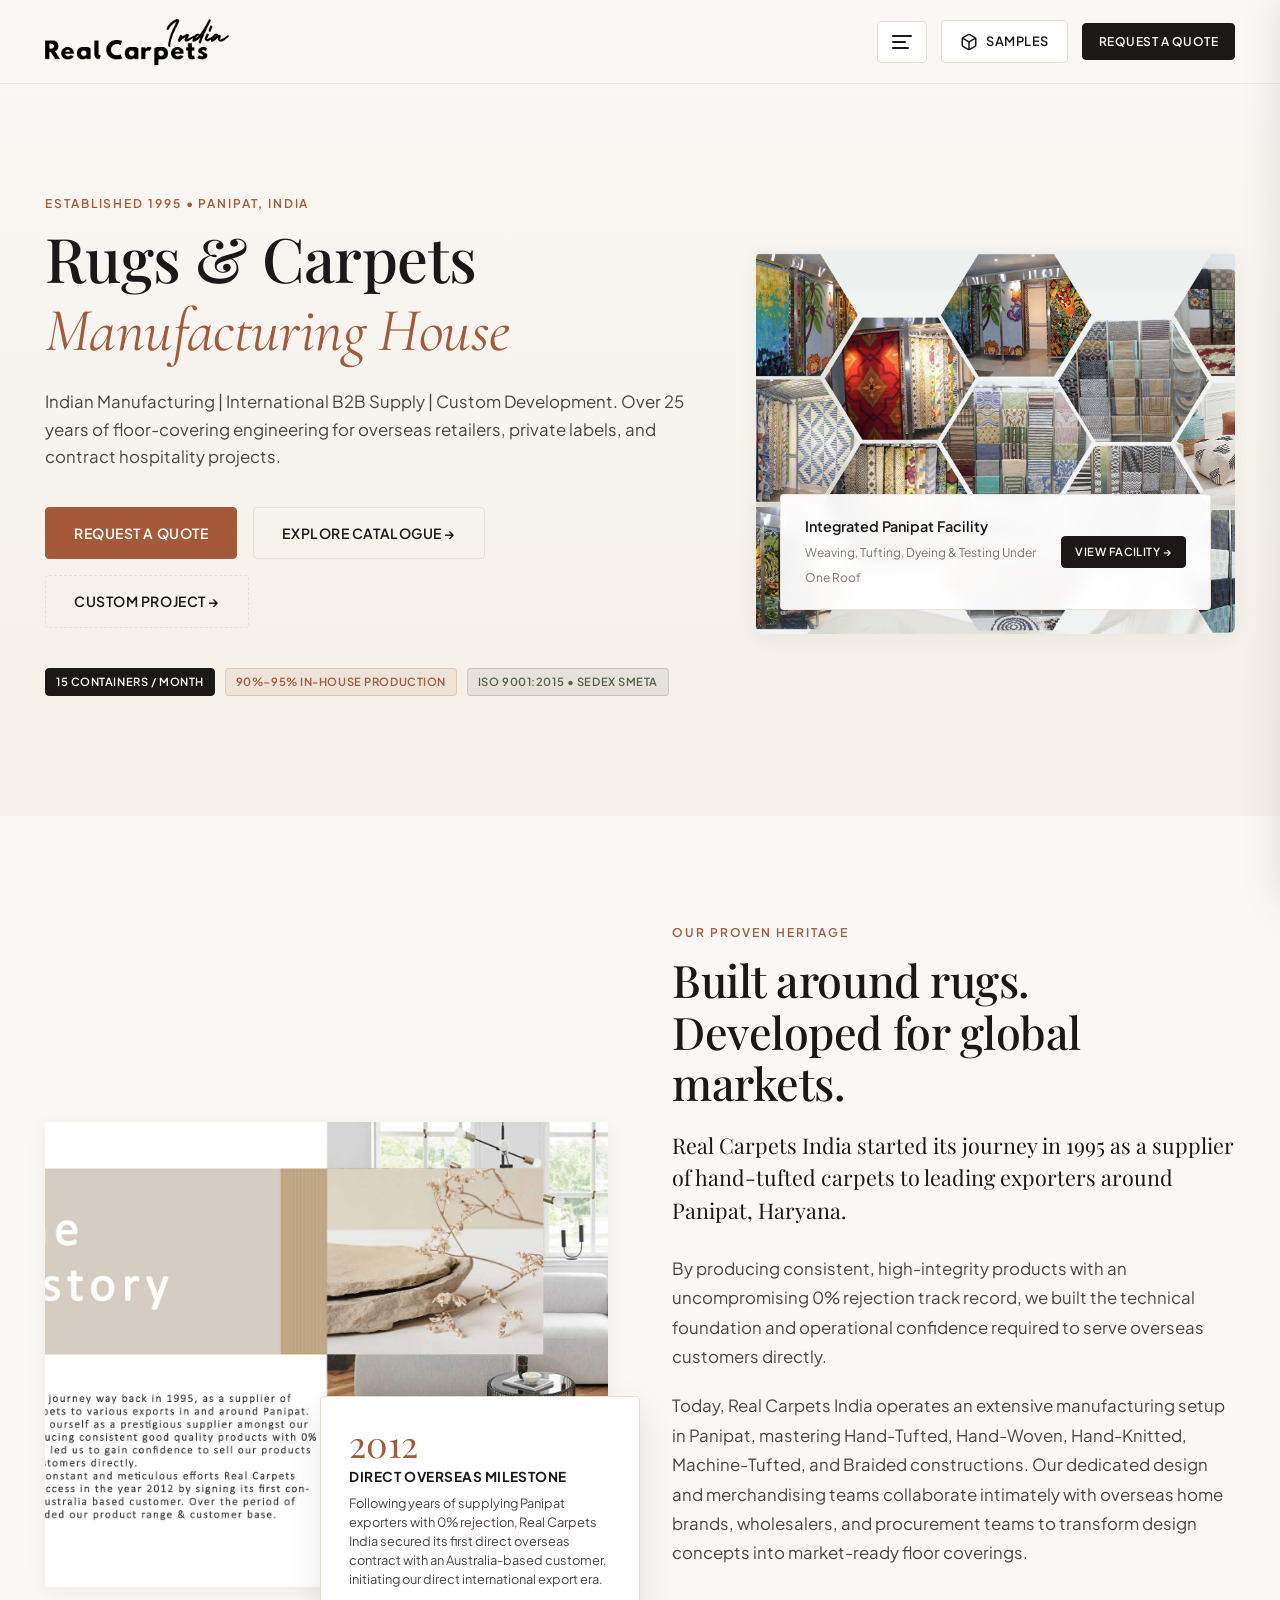
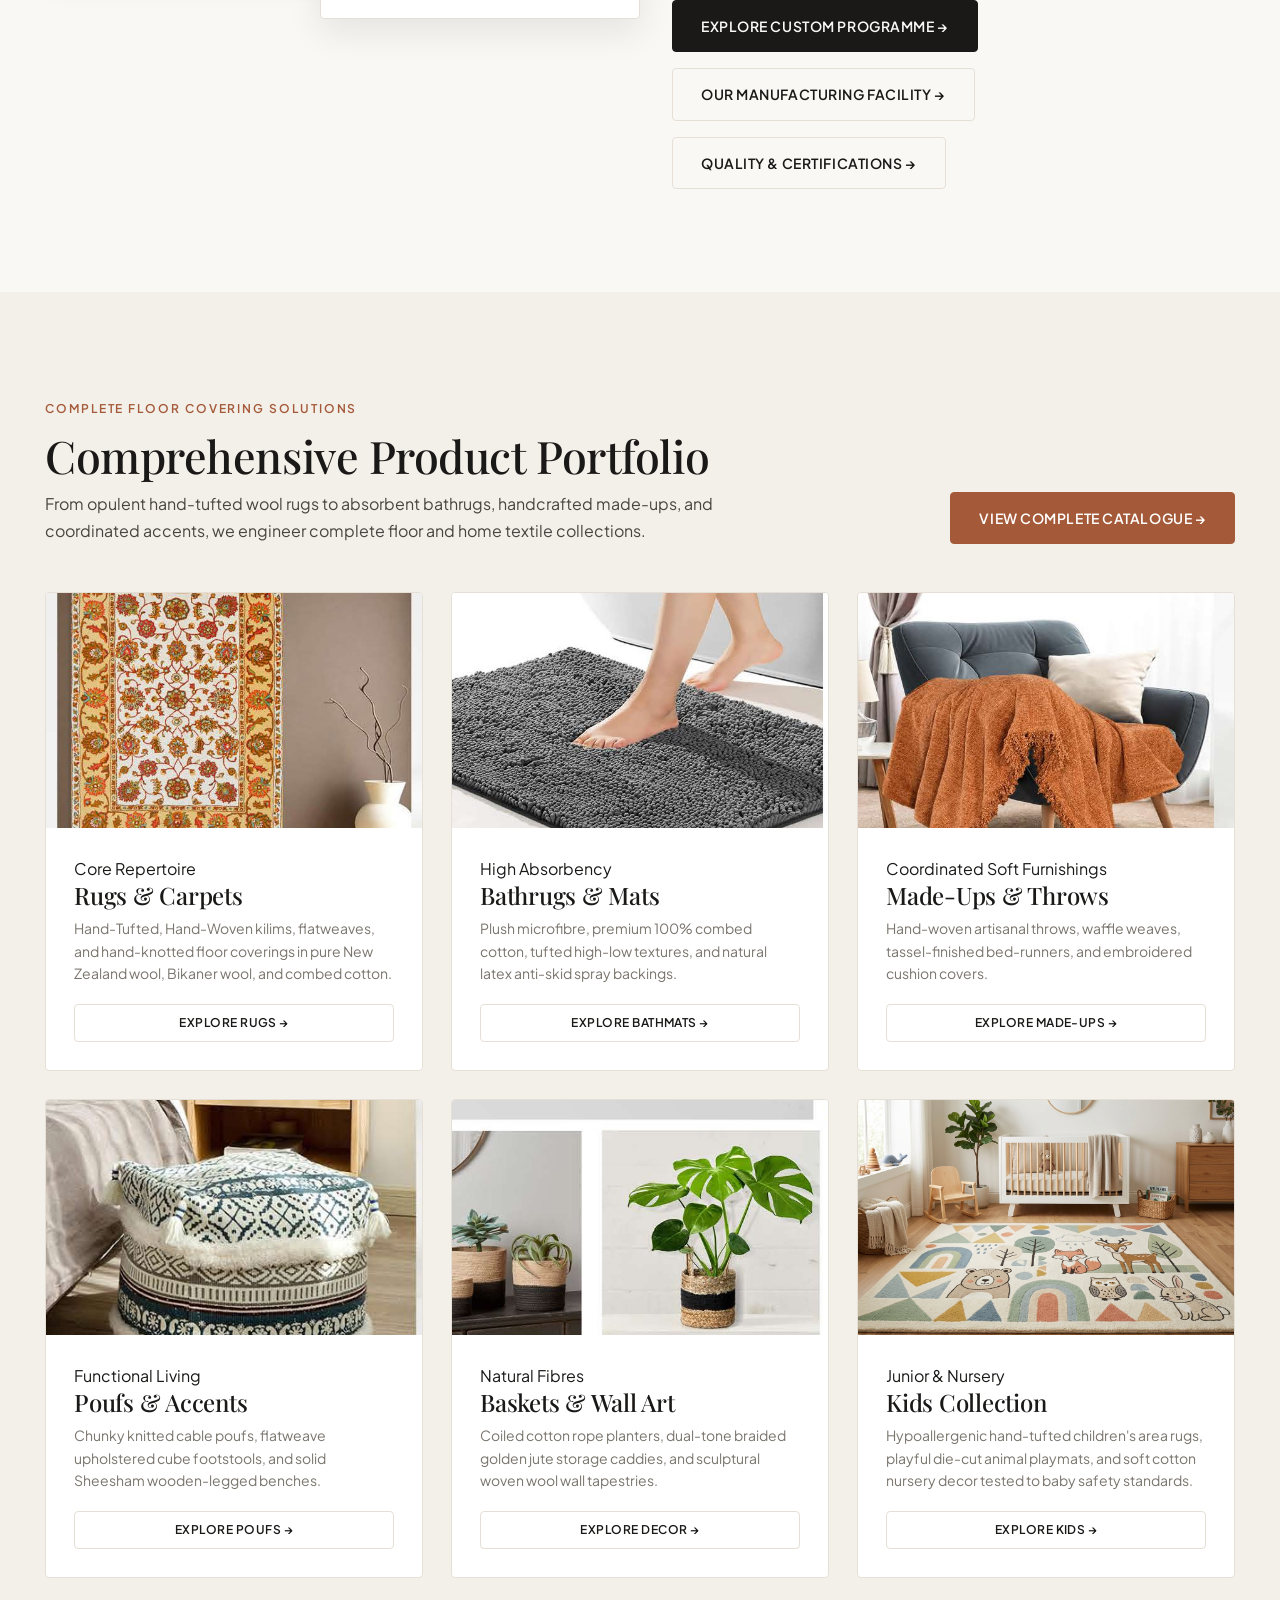
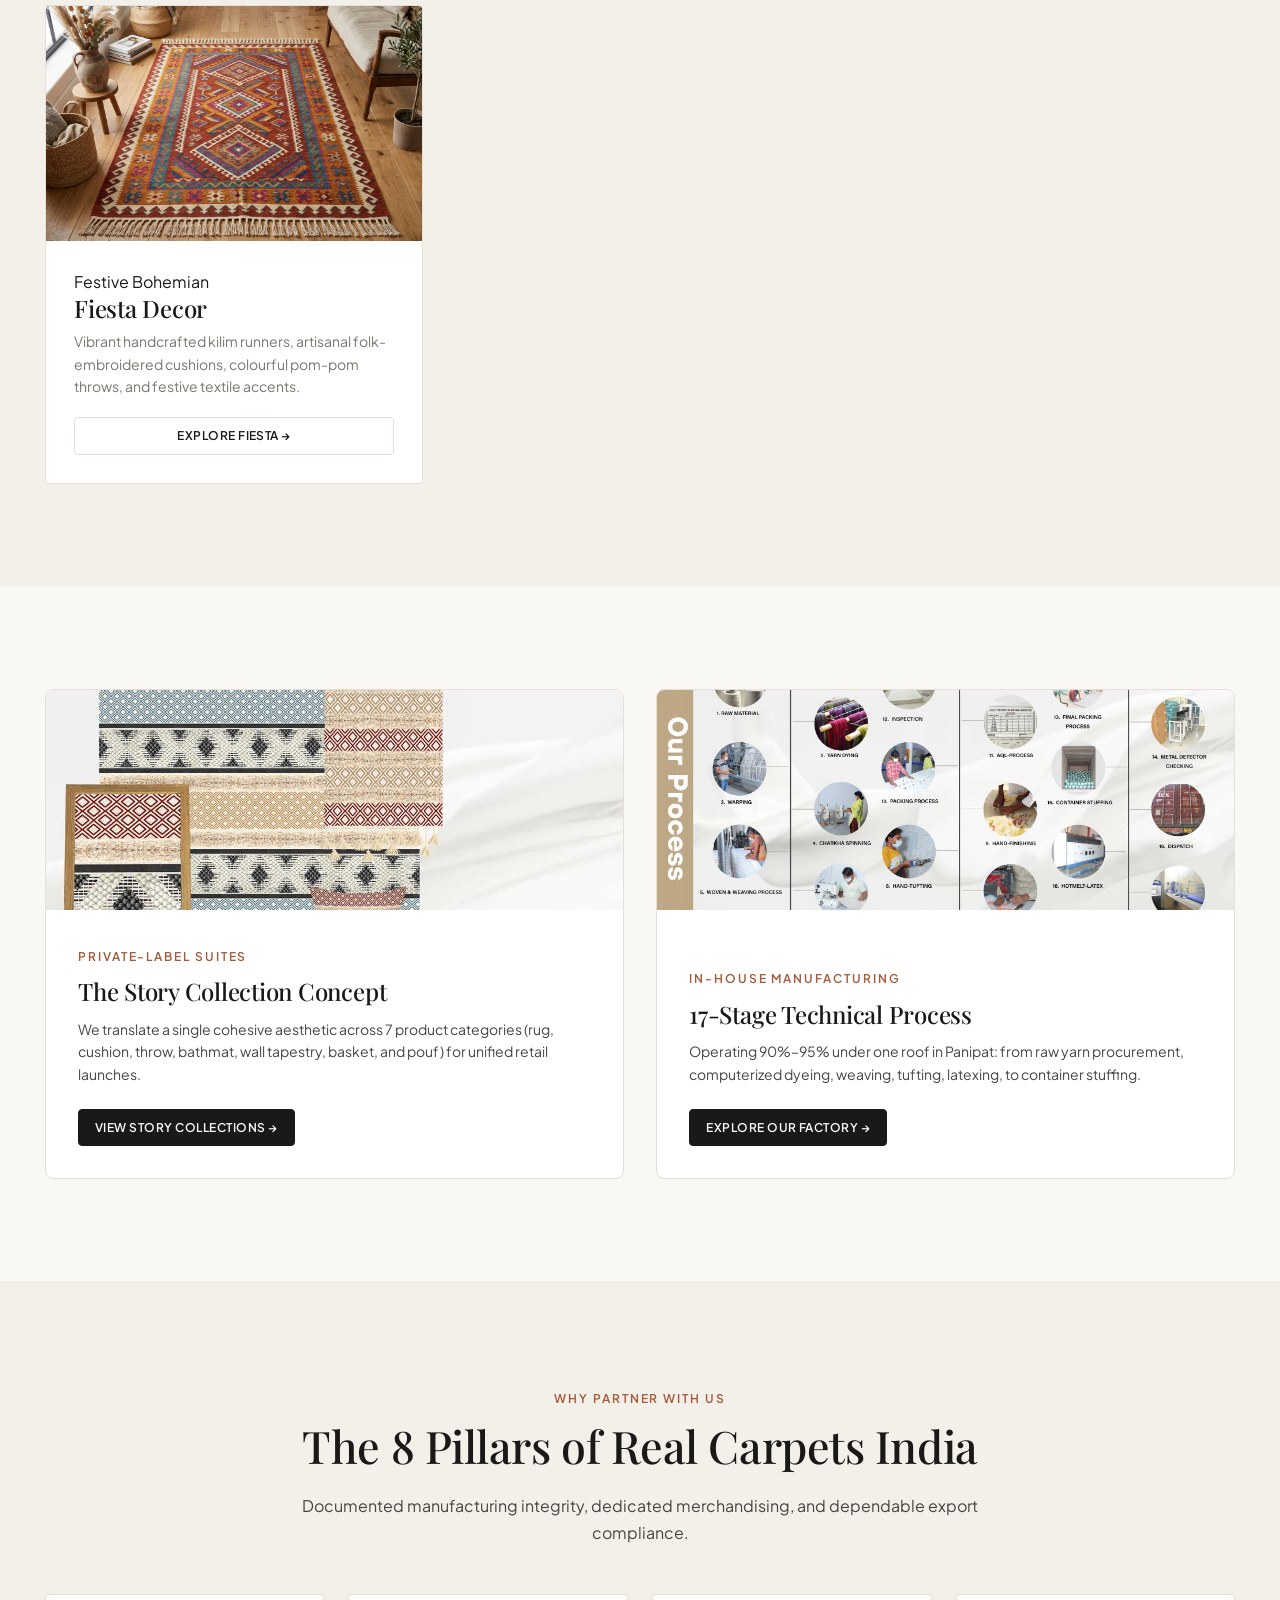
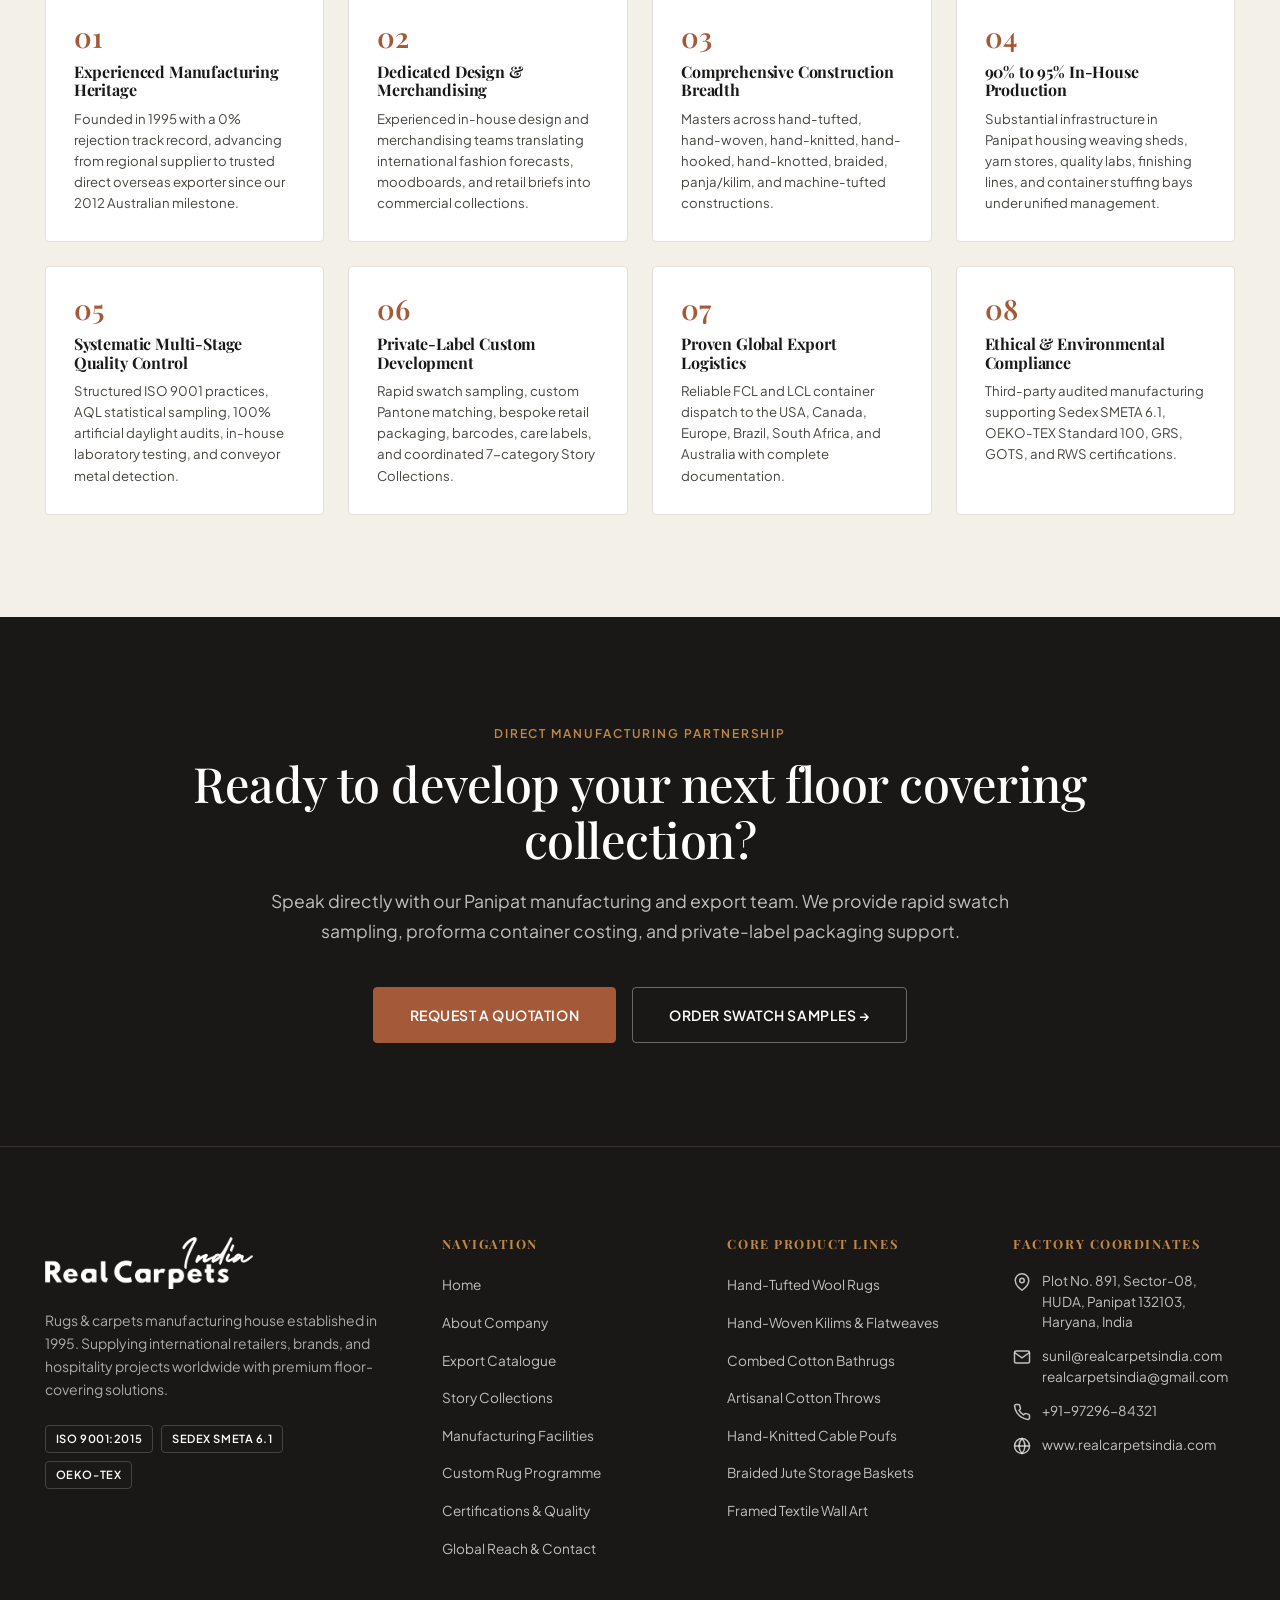
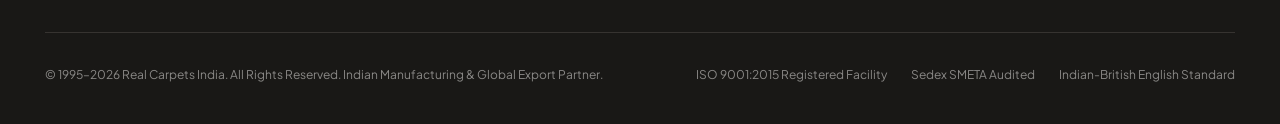
==== commit 89937e19: "Remove Categories text label from dynamic 3-lines menu trigger button" ====
--- a/index.html
+++ b/index.html
@@ -48,7 +48,6 @@
             <span class="d-line line-mid"></span>
             <span class="d-line line-bot"></span>
           </div>
-          <span class="categories-trigger-label">Categories</span>
         </button>
 
         <!-- Sample Box Drawer Trigger -->
--- a/assets/css/components.css
+++ b/assets/css/components.css
@@ -77,12 +77,9 @@
   position: relative;
   display: inline-flex;
   align-items: center;
-  gap: 0.65rem;
-  padding: 0.62rem 1.15rem;
-  font-size: 0.8rem;
-  font-weight: 600;
-  letter-spacing: 0.05em;
-  text-transform: uppercase;
+  justify-content: center;
+  padding: 0.62rem 0.85rem;
+  min-height: 42px;
   background-color: var(--bg-surface);
   border: 1px solid var(--border-color);
   border-radius: var(--radius-sm);
@@ -1283,130 +1280,368 @@
 }
 
 /* ==========================================================================
-   07. 17-Stage Manufacturing Process Timeline
+   07. 17-Stage Manufacturing Process Timeline & Filter View
    ========================================================================== */
-.process-timeline-wrap {
-  margin-top: 3.5rem;
-}
-
-.timeline-step-nav {
-  display: flex;
+.process-interactive-wrapper {
+  margin-top: 2.5rem;
+  display: flex;
+  flex-direction: column;
+  gap: 2rem;
+}
+
+/* Top Row: Filters (Left) + Big Process Chart (Right) */
+.process-top-grid {
+  display: grid;
+  grid-template-columns: minmax(360px, 1fr) minmax(520px, 1.38fr);
+  gap: 2rem;
+  align-items: stretch;
+}
+
+.process-filter-panel {
+  background-color: var(--bg-surface);
+  border: 1px solid var(--border-color);
+  border-radius: var(--radius-sm);
+  padding: 1.25rem 1.35rem;
+  display: flex;
+  flex-direction: column;
+  justify-content: space-between;
+  box-shadow: var(--shadow-sm);
+}
+
+.process-filter-header {
+  display: flex;
+  justify-content: space-between;
   align-items: center;
   gap: 0.5rem;
-  overflow-x: auto;
-  padding-bottom: 1rem;
-  margin-bottom: 2.5rem;
-  -ms-overflow-style: none;
-  scrollbar-width: none;
-}
-
-.timeline-step-nav::-webkit-scrollbar {
-  display: none;
-}
-
+  padding-bottom: 0.75rem;
+  margin-bottom: 0.75rem;
+  border-bottom: 1px solid var(--border-subtle);
+}
+
+.process-filter-eyebrow {
+  font-size: 0.78rem;
+  font-weight: 700;
+  text-transform: uppercase;
+  letter-spacing: 0.08em;
+  color: var(--accent-terracotta);
+}
+
+.process-filter-hint {
+  font-size: 0.72rem;
+  color: var(--text-muted);
+}
+
+.process-filter-grid {
+  display: grid;
+  grid-template-columns: repeat(2, 1fr);
+  gap: 0.4rem;
+  align-content: start;
+}
+
+/* Individual Filter / Step Buttons */
 .step-tab {
   display: flex;
   align-items: center;
-  gap: 0.5rem;
-  padding: 0.65rem 1rem;
-  background-color: var(--bg-surface);
-  border: 1px solid var(--border-color);
-  border-radius: var(--radius-sm);
-  font-size: 0.75rem;
+  gap: 0.55rem;
+  padding: 0.48rem 0.65rem;
+  background-color: var(--bg-subtle);
+  border: 1px solid var(--border-color);
+  border-radius: var(--radius-sm);
+  font-size: 0.7rem;
   font-weight: 600;
   text-transform: uppercase;
-  letter-spacing: 0.04em;
+  letter-spacing: 0.02em;
   color: var(--text-secondary);
-  white-space: nowrap;
+  text-align: left;
+  cursor: pointer;
   transition: all var(--transition-fast);
+  line-height: 1.25;
+  min-height: 38px;
+  width: 100%;
 }
 
 .step-tab .step-num {
-  width: 1.25rem;
-  height: 1.25rem;
+  flex-shrink: 0;
+  width: 1.35rem;
+  height: 1.35rem;
   border-radius: var(--radius-full);
-  background-color: var(--bg-subtle);
+  background-color: var(--bg-surface);
+  border: 1px solid var(--border-color);
   display: flex;
   align-items: center;
   justify-content: center;
   font-size: 0.65rem;
   font-weight: 700;
   color: var(--text-muted);
+  transition: all var(--transition-fast);
+}
+
+.step-tab .step-title-text {
+  flex: 1;
+  min-width: 0;
+  display: -webkit-box;
+  -webkit-line-clamp: 1;
+  -webkit-box-orient: vertical;
+  overflow: hidden;
+  text-overflow: ellipsis;
 }
 
 .step-tab:hover {
-  border-color: var(--text-primary);
-  color: var(--text-primary);
+  background-color: var(--bg-surface);
+  border-color: var(--accent-terracotta);
+  color: var(--text-primary);
+  transform: translateY(-1px);
+  box-shadow: 0 2px 6px rgba(0, 0, 0, 0.06);
+}
+
+.step-tab:hover .step-num {
+  border-color: var(--accent-terracotta);
+  color: var(--accent-terracotta);
 }
 
 .step-tab.active {
   background-color: var(--text-primary);
   border-color: var(--text-primary);
   color: #FFFFFF;
+  box-shadow: 0 4px 12px rgba(26, 25, 24, 0.16);
 }
 
 .step-tab.active .step-num {
   background-color: var(--accent-terracotta);
+  border-color: var(--accent-terracotta);
   color: #FFFFFF;
 }
 
-.step-viewer-card {
-  display: grid;
-  grid-template-columns: 1fr 1fr;
-  gap: clamp(2rem, 5vw, 4rem);
-  background-color: var(--bg-surface);
-  border: 1px solid var(--border-color);
-  border-radius: var(--radius-sm);
-  padding: clamp(2rem, 4vw, 3.5rem);
-  align-items: center;
-  box-shadow: var(--shadow-card);
-}
-
-.step-viewer-visual {
+/* Process Chart: Covers Whole Box, Looks Big & Prominent */
+.process-image-aside {
+  display: flex;
+  flex-direction: column;
+  justify-content: space-between;
+  gap: 0.65rem;
+}
+
+.process-image-frame {
+  position: relative;
+  background-color: #FAF8F5;
+  border: 1px solid var(--border-color);
   border-radius: var(--radius-sm);
   overflow: hidden;
-  aspect-ratio: 16 / 10;
-  background-color: var(--bg-subtle);
-  border: 1px solid var(--border-subtle);
-}
-
-.step-viewer-img {
+  box-shadow: var(--shadow-sm);
+  aspect-ratio: 16 / 9;
+  width: 100%;
+  cursor: zoom-in;
+  transition: border-color var(--transition-fast), box-shadow var(--transition-fast);
+}
+
+.process-image-frame:hover {
+  border-color: var(--accent-terracotta);
+  box-shadow: 0 8px 24px rgba(0, 0, 0, 0.08);
+}
+
+.process-aside-img {
   width: 100%;
   height: 100%;
   object-fit: cover;
+  display: block;
+  transition: transform 0.4s ease;
+}
+
+.process-image-frame:hover .process-aside-img {
+  transform: scale(1.02);
+}
+
+.process-image-footer {
+  display: flex;
+  justify-content: space-between;
+  align-items: center;
+  gap: 1rem;
+  padding: 0.25rem 0.25rem 0;
+}
+
+.process-image-meta {
+  display: flex;
+  flex-direction: column;
+  gap: 0.15rem;
+}
+
+.process-image-tag {
+  font-size: 0.78rem;
+  font-weight: 700;
+  color: var(--text-primary);
+  letter-spacing: 0.02em;
+}
+
+.process-image-subcaption {
+  font-size: 0.7rem;
+  font-weight: 600;
+  color: var(--accent-terracotta);
+  text-transform: uppercase;
+  letter-spacing: 0.06em;
+}
+
+.process-zoom-btn {
+  display: inline-flex;
+  align-items: center;
+  gap: 0.4rem;
+  padding: 0.35rem 0.75rem;
+  background-color: var(--bg-surface);
+  border: 1px solid var(--border-color);
+  border-radius: var(--radius-sm);
+  font-size: 0.72rem;
+  font-weight: 600;
+  color: var(--text-secondary);
+  cursor: pointer;
+  transition: all var(--transition-fast);
+}
+
+.process-zoom-btn:hover {
+  border-color: var(--text-primary);
+  color: var(--text-primary);
+  background-color: var(--bg-subtle);
+}
+
+/* Explanation Card: Full-width Underneath both Filters and Image */
+.process-explanation-card {
+  background-color: var(--bg-surface);
+  border: 1px solid var(--border-color);
+  border-radius: var(--radius-sm);
+  padding: clamp(1.75rem, 3.5vw, 2.75rem);
+  box-shadow: var(--shadow-card);
+  transition: all var(--transition-normal);
+}
+
+.step-explanation-header {
+  display: flex;
+  justify-content: space-between;
+  align-items: center;
+  gap: 1.5rem;
+  flex-wrap: wrap;
+  padding-bottom: 1.25rem;
+  margin-bottom: 1.5rem;
+  border-bottom: 1px solid var(--border-color);
+}
+
+.step-meta {
+  display: flex;
+  flex-direction: column;
+  gap: 0.5rem;
+  min-width: 260px;
 }
 
 .step-badge {
-  display: inline-block;
   font-size: 0.75rem;
   font-weight: 700;
   text-transform: uppercase;
   letter-spacing: 0.08em;
   color: var(--accent-terracotta);
-  margin-bottom: 0.5rem;
+}
+
+.step-progress-track {
+  width: 100%;
+  max-width: 240px;
+  height: 4px;
+  background-color: var(--bg-subtle);
+  border-radius: var(--radius-full);
+  overflow: hidden;
+}
+
+.step-progress-fill {
+  height: 100%;
+  background: linear-gradient(90deg, var(--accent-terracotta), var(--accent-ochre));
+  transition: width 0.3s ease;
+}
+
+.step-nav-buttons {
+  display: flex;
+  align-items: center;
+  gap: 0.75rem;
+}
+
+.step-explanation-body {
+  display: flex;
+  flex-direction: column;
+  gap: 1.25rem;
 }
 
 .step-title {
-  font-size: clamp(1.75rem, 2.5vw, 2.25rem);
-  color: var(--text-primary);
-  margin-bottom: 1rem;
+  font-size: clamp(1.5rem, 2.2vw, 2rem);
+  color: var(--text-primary);
+  margin: 0;
+  letter-spacing: -0.01em;
 }
 
 .step-desc {
-  font-size: 1rem;
+  font-size: 1.05rem;
   color: var(--text-secondary);
   line-height: 1.7;
-  margin-bottom: 1.5rem;
+  max-width: 900px;
+  margin: 0;
 }
 
 .step-detail-box {
   background-color: var(--bg-subtle);
   border-left: 3px solid var(--accent-terracotta);
-  padding: 1rem 1.25rem;
+  padding: 1.25rem 1.5rem;
   border-radius: 0 var(--radius-sm) var(--radius-sm) 0;
-  font-size: 0.875rem;
+}
+
+.step-detail-header {
+  display: flex;
+  align-items: center;
+  gap: 0.5rem;
+  font-size: 0.85rem;
+  font-weight: 700;
+  color: var(--accent-terracotta);
+  text-transform: uppercase;
+  letter-spacing: 0.05em;
+  margin-bottom: 0.4rem;
+}
+
+.step-detail-header svg {
+  stroke: var(--accent-terracotta);
+}
+
+.step-detail-text {
+  font-size: 0.925rem;
   color: var(--text-secondary);
   line-height: 1.6;
+  margin: 0;
+}
+
+/* Responsive adjustments */
+@media (max-width: 1080px) {
+  .process-top-grid {
+    grid-template-columns: 1fr;
+    gap: 1.5rem;
+  }
+
+  .process-image-aside {
+    order: -1;
+  }
+}
+
+@media (max-width: 640px) {
+  .process-filter-grid {
+    grid-template-columns: 1fr;
+  }
+
+  .step-tab {
+    padding: 0.6rem 0.85rem;
+  }
+
+  .step-tab .step-title-text {
+    white-space: normal;
+  }
+
+  .step-explanation-header {
+    flex-direction: column;
+    align-items: flex-start;
+  }
+
+  .step-nav-buttons {
+    width: 100%;
+    justify-content: space-between;
+  }
 }
 
 /* Craftsmanship Techniques Grid */
@@ -1699,57 +1934,165 @@
 
 .map-corridor-cards {
   display: grid;
-  grid-template-columns: repeat(auto-fit, minmax(280px, 1fr));
-  gap: 1.5rem;
+  grid-template-columns: repeat(3, 1fr);
+  gap: 1.75rem;
 }
 
 .corridor-card {
+  display: flex;
+  flex-direction: column;
   background-color: var(--bg-surface);
   border: 1px solid var(--border-color);
   border-radius: var(--radius-sm);
-  padding: 1.5rem;
+  padding: 1.65rem 1.5rem 1.4rem;
   transition: all var(--transition-normal);
   cursor: pointer;
+  box-shadow: var(--shadow-sm);
+  position: relative;
+  height: 100%;
 }
 
 .corridor-card:hover, .corridor-card.active {
   border-color: var(--accent-terracotta);
-  box-shadow: var(--shadow-hover);
+  box-shadow: 0 10px 28px rgba(164, 89, 56, 0.12);
   transform: translateY(-3px);
 }
 
+.corridor-card.active {
+  background-color: #FFFFFF;
+  border-width: 1.5px;
+  border-color: var(--accent-terracotta);
+}
+
 .corridor-header {
   display: flex;
-  align-items: center;
+  align-items: flex-start;
   justify-content: space-between;
-  margin-bottom: 0.75rem;
+  gap: 0.75rem;
+  margin-bottom: 0.65rem;
 }
 
 .corridor-country {
   font-family: var(--font-serif);
-  font-size: 1.25rem;
-  color: var(--text-primary);
+  font-size: 1.35rem;
+  font-weight: 600;
+  color: var(--text-primary);
+  line-height: 1.2;
+  margin: 0;
+  letter-spacing: -0.01em;
+}
+
+.corridor-badge {
+  flex-shrink: 0;
+  display: inline-flex;
+  align-items: center;
+  padding: 0.3rem 0.6rem;
+  font-size: 0.65rem;
+  font-weight: 700;
+  text-transform: uppercase;
+  letter-spacing: 0.05em;
+  border-radius: var(--radius-xs);
+  background-color: var(--text-primary);
+  color: #FFFFFF;
+  line-height: 1.2;
+  white-space: nowrap;
+}
+
+.corridor-badge.corridor-badge-highlight {
+  background-color: var(--accent-terracotta);
+  color: #FFFFFF;
 }
 
 .corridor-milestone {
-  font-size: 0.75rem;
+  font-size: 0.8rem;
   font-weight: 600;
   color: var(--accent-terracotta);
-  margin-bottom: 0.5rem;
-}
-
-.corridor-ports {
-  font-size: 0.8rem;
+  line-height: 1.4;
+  margin-bottom: 1.15rem;
+  padding-bottom: 0.85rem;
+  border-bottom: 1px solid var(--border-subtle);
+}
+
+.corridor-details {
+  display: flex;
+  flex-direction: column;
+  gap: 0.85rem;
+  margin-bottom: 1.25rem;
+}
+
+.corridor-info-row {
+  display: flex;
+  flex-direction: column;
+  gap: 0.25rem;
+}
+
+.corridor-label {
+  font-size: 0.72rem;
+  font-weight: 700;
+  text-transform: uppercase;
+  letter-spacing: 0.04em;
+  color: var(--text-muted);
+}
+
+.corridor-val {
+  font-size: 0.825rem;
   color: var(--text-secondary);
-  line-height: 1.5;
-  margin-bottom: 0.75rem;
+  line-height: 1.55;
 }
 
 .corridor-leadtime {
-  font-size: 0.75rem;
+  margin-top: auto;
+  padding-top: 0.85rem;
+  border-top: 1px dashed var(--border-color);
+  display: flex;
+  align-items: center;
+  justify-content: space-between;
+  gap: 0.5rem;
+}
+
+.leadtime-label {
+  display: inline-flex;
+  align-items: center;
+  gap: 0.45rem;
+  font-size: 0.72rem;
   font-weight: 600;
   text-transform: uppercase;
+  letter-spacing: 0.05em;
   color: var(--text-muted);
+}
+
+.leadtime-label svg {
+  color: var(--accent-terracotta);
+}
+
+.leadtime-val {
+  font-size: 0.78rem;
+  font-weight: 700;
+  text-transform: uppercase;
+  letter-spacing: 0.04em;
+  color: var(--accent-terracotta);
+}
+
+@media (max-width: 1080px) {
+  .map-corridor-cards {
+    grid-template-columns: repeat(2, 1fr);
+    gap: 1.5rem;
+  }
+}
+
+@media (max-width: 640px) {
+  .map-corridor-cards {
+    grid-template-columns: 1fr;
+    gap: 1.25rem;
+  }
+
+  .corridor-card {
+    padding: 1.35rem 1.25rem;
+  }
+
+  .corridor-header {
+    flex-wrap: wrap;
+  }
 }
 
 /* ==========================================================================
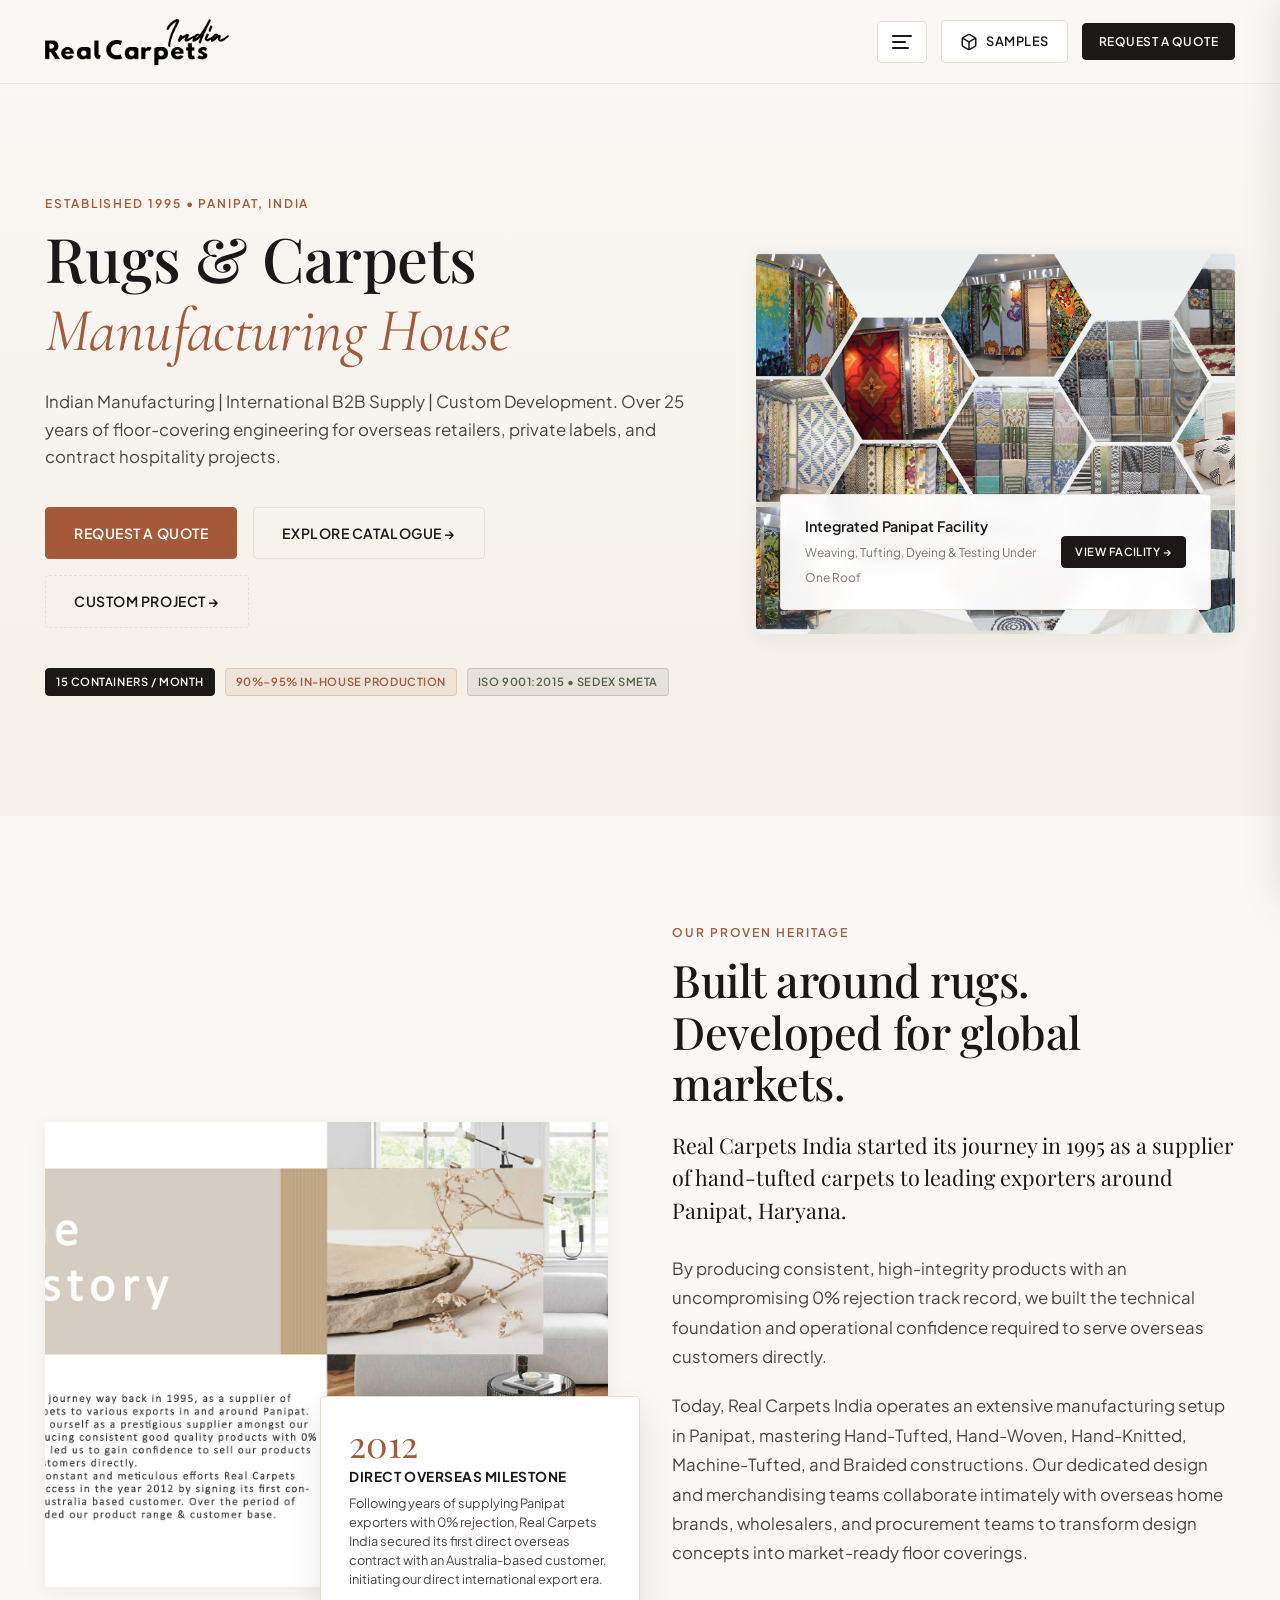
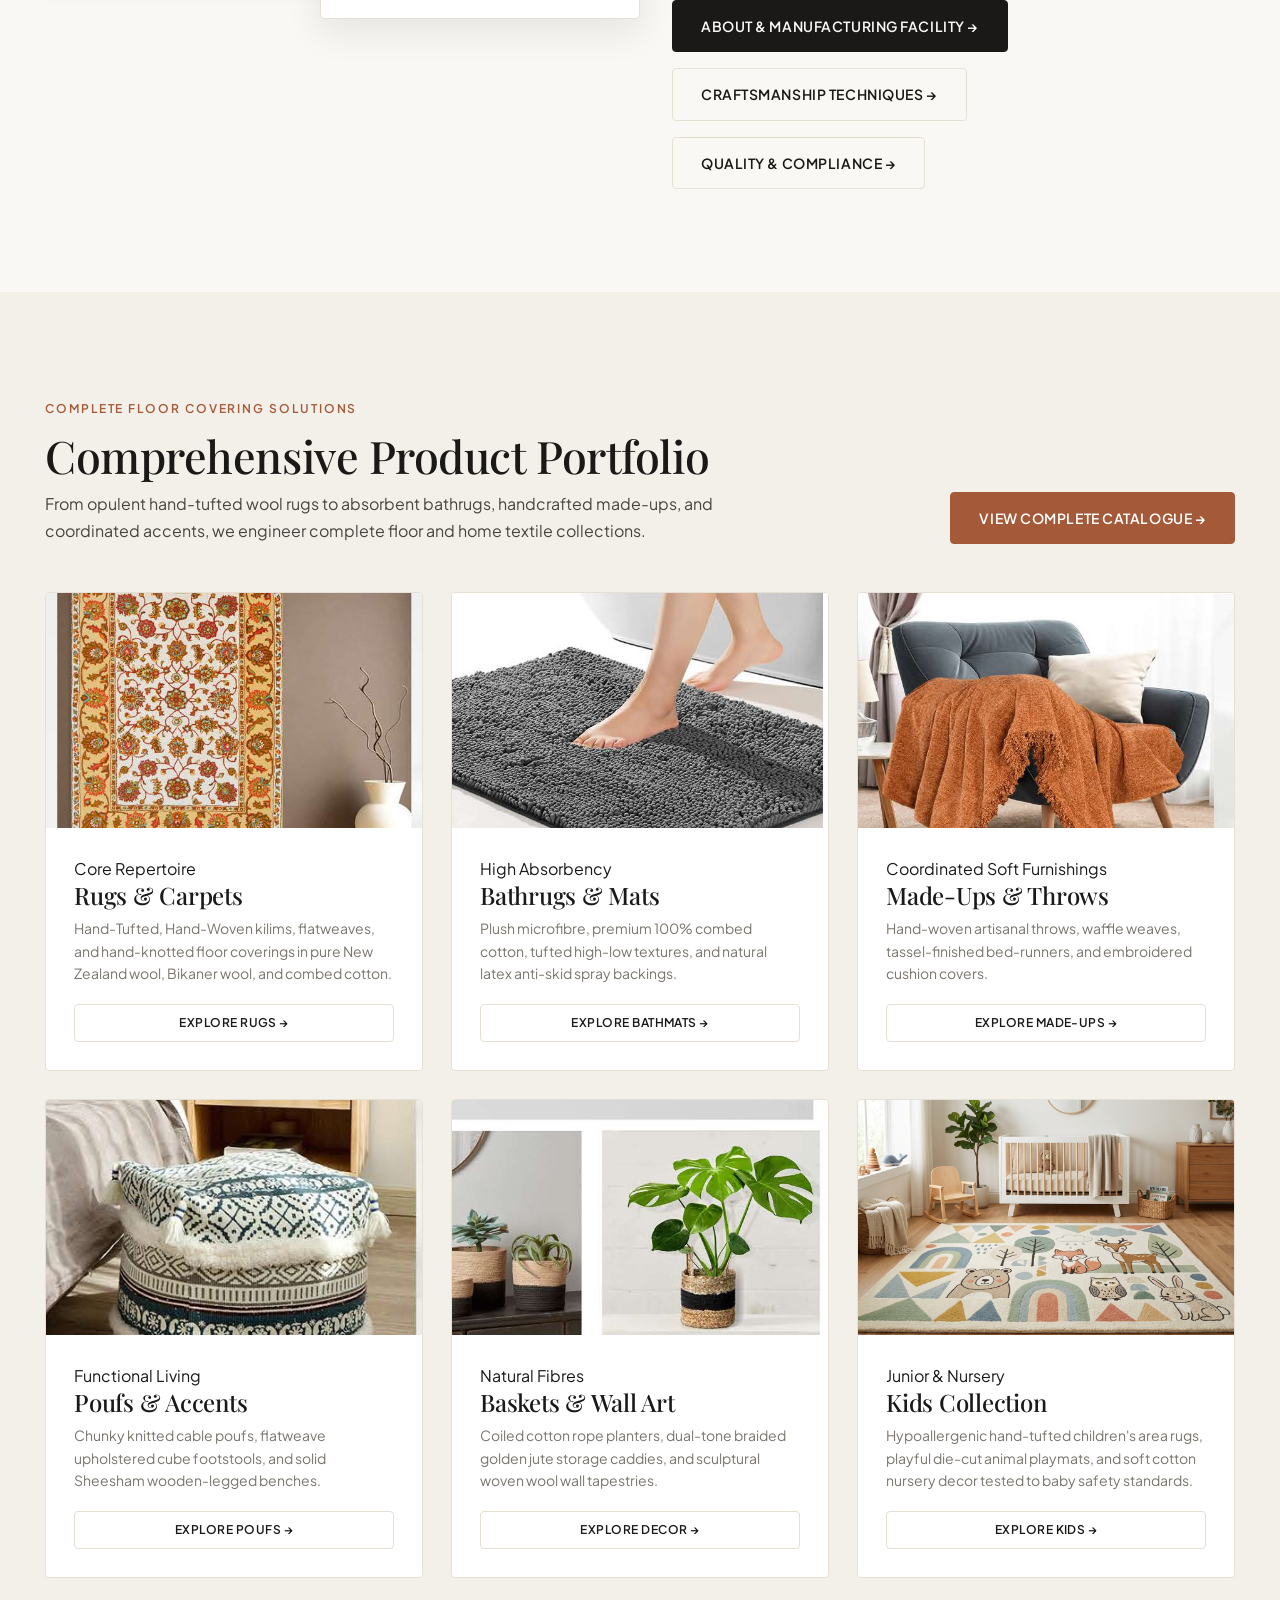
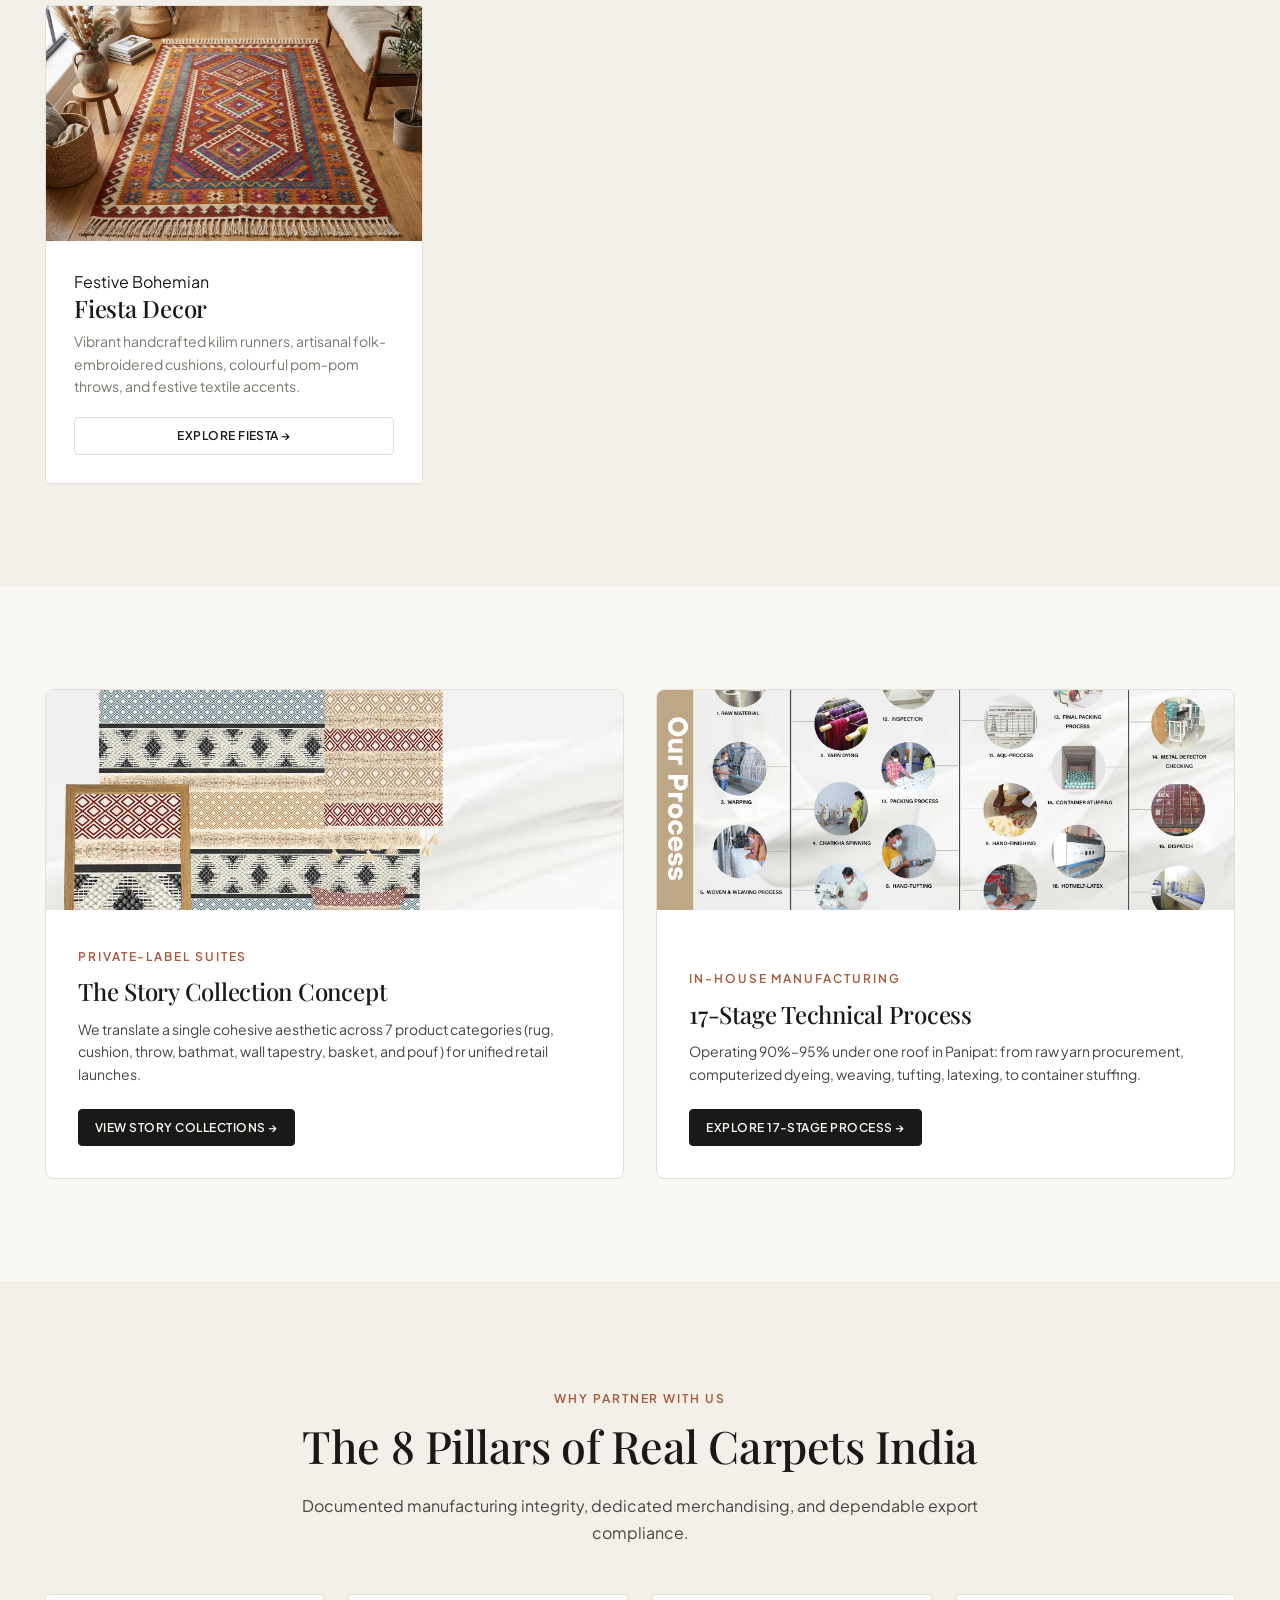
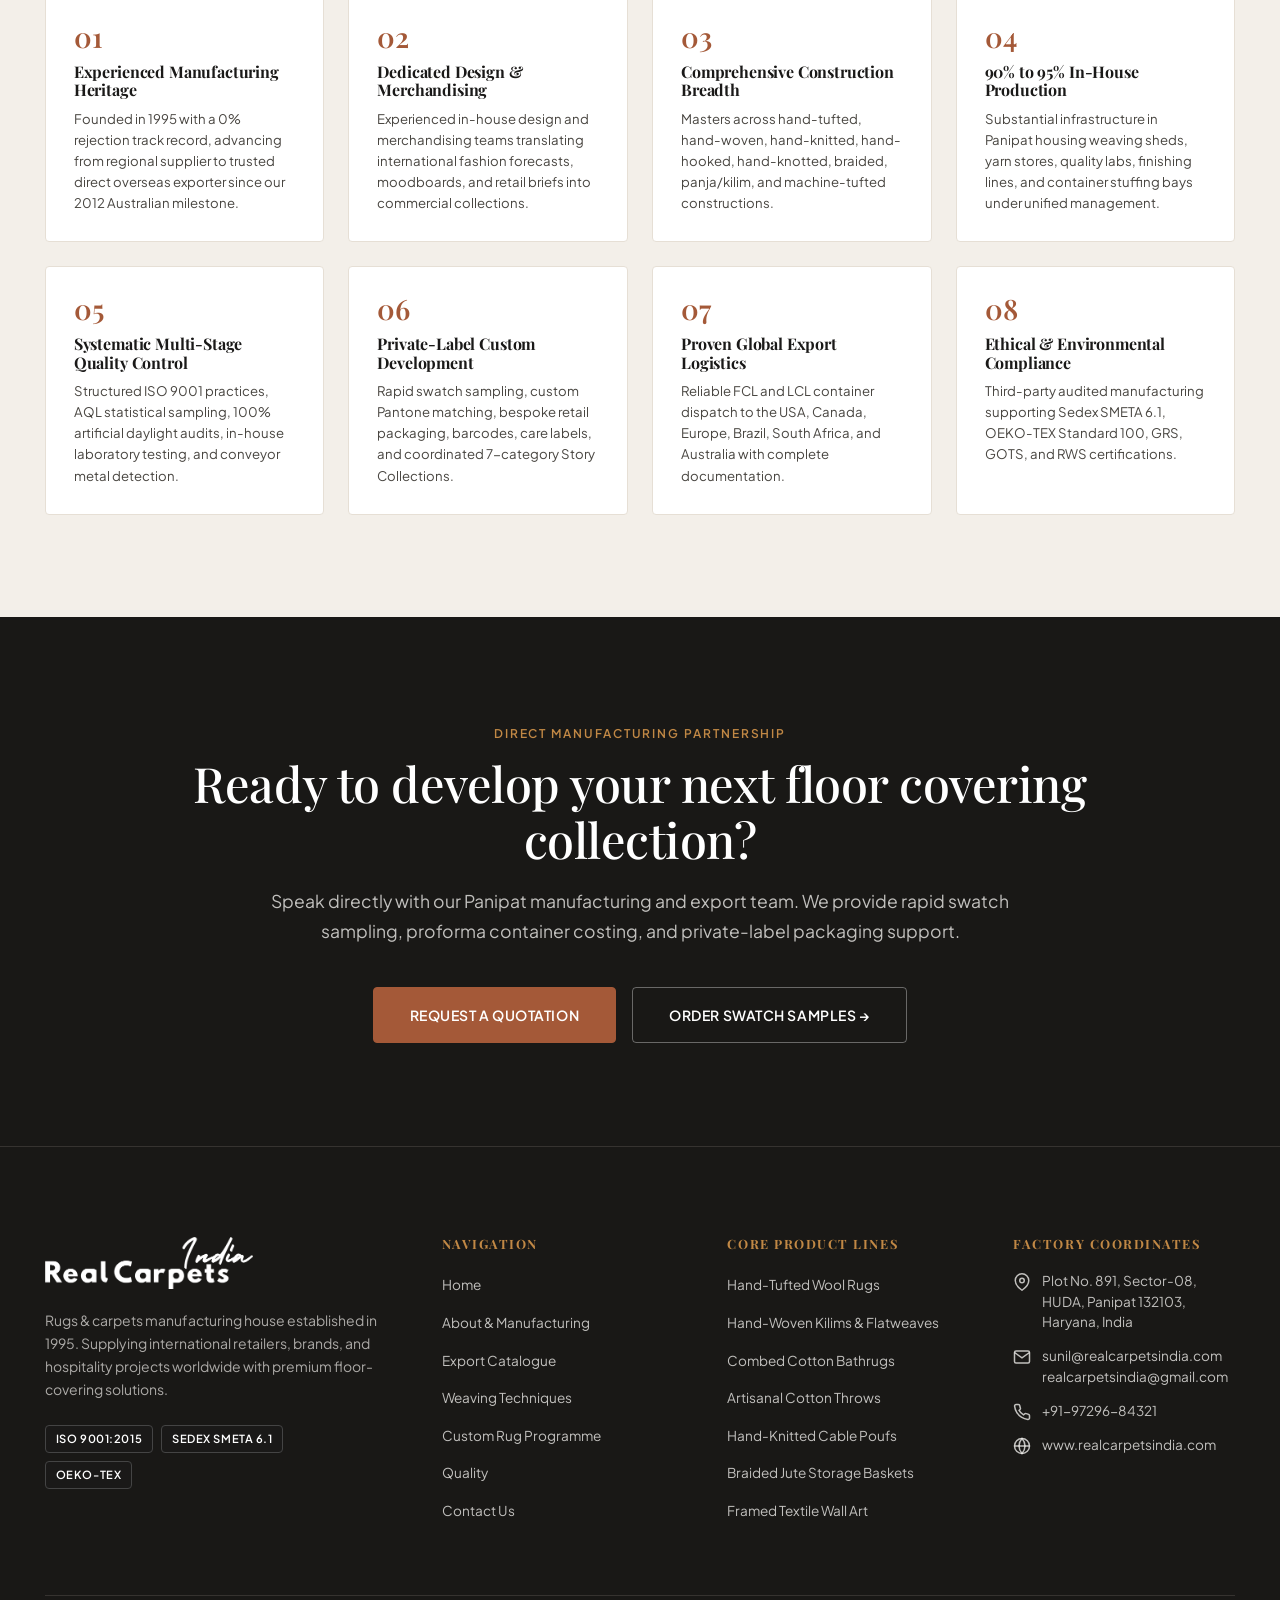
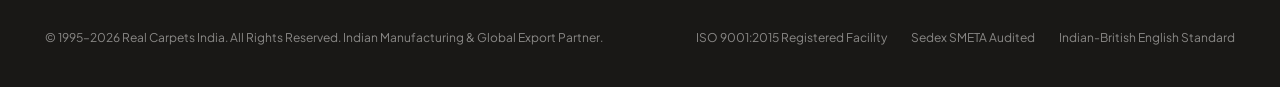
==== commit 0ba17891: "Create dedicated About and Techniques pages, merge manufacturing into about, and update site-wide na" ====
--- a/index.html
+++ b/index.html
@@ -27,16 +27,15 @@
         <img src="assets/images/brand-logo.png" alt="Real Carpets India" class="brand-logo-img">
       </a>
 
-      <!-- Desktop Navigation (Condensed into Dynamic Sidebar) -->
+      <!-- Desktop Navigation -->
       <nav class="nav-desktop" aria-label="Main Navigation">
         <a href="index.html" class="nav-link active">Home</a>
-        <a href="#about" class="nav-link">About</a>
+        <a href="about.html" class="nav-link">About</a>
         <a href="products.html" class="nav-link">Products</a>
-        <a href="collections.html" class="nav-link">Collections</a>
-        <a href="manufacturing.html" class="nav-link">Manufacturing</a>
-        <a href="custom-programme.html" class="nav-link">Custom Programme</a>
-        <a href="quality.html" class="nav-link">Quality &amp; Compliance</a>
-        <a href="contact.html" class="nav-link">Contact</a>
+        <a href="techniques.html" class="nav-link">Techniques</a>
+        <a href="custom-programme.html" class="nav-link">Custom Rugs</a>
+        <a href="quality.html" class="nav-link">Quality</a>
+        <a href="contact.html" class="nav-link">Contact Us</a>
       </nav>
 
       <!-- Action Group -->
@@ -87,13 +86,13 @@
         </div>
         <ul class="sidebar-nav-links">
           <li>
-            <a href="index.html" class="sidebar-nav-link">
+            <a href="index.html" class="sidebar-nav-link active">
               <span>Home</span>
               <svg width="14" height="14" viewBox="0 0 24 24" fill="none" stroke="currentColor" stroke-width="2"><polyline points="9 18 15 12 9 6"/></svg>
             </a>
           </li>
           <li>
-            <a href="index.html#about" class="sidebar-nav-link">
+            <a href="about.html" class="sidebar-nav-link">
               <span>About</span>
               <svg width="14" height="14" viewBox="0 0 24 24" fill="none" stroke="currentColor" stroke-width="2"><polyline points="9 18 15 12 9 6"/></svg>
             </a>
@@ -105,8 +104,8 @@
             </a>
           </li>
           <li>
-            <a href="manufacturing.html" class="sidebar-nav-link">
-              <span>Manufacturing</span>
+            <a href="techniques.html" class="sidebar-nav-link">
+              <span>Techniques</span>
               <svg width="14" height="14" viewBox="0 0 24 24" fill="none" stroke="currentColor" stroke-width="2"><polyline points="9 18 15 12 9 6"/></svg>
             </a>
           </li>
@@ -118,13 +117,13 @@
           </li>
           <li>
             <a href="quality.html" class="sidebar-nav-link">
-              <span>Quality, Testing &amp; Certifications</span>
+              <span>Quality</span>
               <svg width="14" height="14" viewBox="0 0 24 24" fill="none" stroke="currentColor" stroke-width="2"><polyline points="9 18 15 12 9 6"/></svg>
             </a>
           </li>
           <li>
             <a href="contact.html" class="sidebar-nav-link">
-              <span>Global Reach &amp; Contact Us</span>
+              <span>Contact Us</span>
               <svg width="14" height="14" viewBox="0 0 24 24" fill="none" stroke="currentColor" stroke-width="2"><polyline points="9 18 15 12 9 6"/></svg>
             </a>
           </li>
@@ -179,7 +178,7 @@
               <strong>Integrated Panipat Facility</strong>
               <span>Weaving, Tufting, Dyeing &amp; Testing Under One Roof</span>
             </div>
-            <a href="manufacturing.html" class="btn btn-primary btn-sm" style="padding: 0.4rem 0.85rem; font-size: 0.7rem;">
+            <a href="about.html" class="btn btn-primary btn-sm" style="padding: 0.4rem 0.85rem; font-size: 0.7rem;">
               View Facility &rarr;
             </a>
           </div>
@@ -218,14 +217,14 @@
             Today, Real Carpets India operates an extensive manufacturing setup in Panipat, mastering Hand-Tufted, Hand-Woven, Hand-Knitted, Machine-Tufted, and Braided constructions. Our dedicated design and merchandising teams collaborate intimately with overseas home brands, wholesalers, and procurement teams to transform design concepts into market-ready floor coverings.
           </p>
           <div style="display: flex; gap: 1rem; margin-top: 2rem; flex-wrap: wrap;">
-            <a href="custom-programme.html" class="btn btn-primary">
-              Explore Custom Programme &rarr;
-            </a>
-            <a href="manufacturing.html" class="btn btn-outline">
-              Our Manufacturing Facility &rarr;
+            <a href="about.html" class="btn btn-primary">
+              About &amp; Manufacturing Facility &rarr;
+            </a>
+            <a href="techniques.html" class="btn btn-outline">
+              Craftsmanship Techniques &rarr;
             </a>
             <a href="quality.html" class="btn btn-outline">
-              Quality &amp; Certifications &rarr;
+              Quality &amp; Compliance &rarr;
             </a>
           </div>
         </div>
@@ -422,8 +421,8 @@
             <p style="font-size: 0.875rem; color: var(--text-secondary); line-height: 1.6; margin-bottom: 1.5rem;">
               Operating 90%–95% under one roof in Panipat: from raw yarn procurement, computerized dyeing, weaving, tufting, latexing, to container stuffing.
             </p>
-            <a href="manufacturing.html" class="btn btn-primary btn-sm">
-              Explore Our Factory &rarr;
+            <a href="about.html#process-timeline" class="btn btn-primary btn-sm">
+              Explore 17-Stage Process &rarr;
             </a>
           </div>
         </div>
@@ -497,13 +496,12 @@
           <h4>Navigation</h4>
           <ul class="footer-links">
             <li><a href="index.html" class="footer-link">Home</a></li>
-            <li><a href="#about" class="footer-link">About Company</a></li>
+            <li><a href="about.html" class="footer-link">About &amp; Manufacturing</a></li>
             <li><a href="products.html" class="footer-link">Export Catalogue</a></li>
-            <li><a href="collections.html" class="footer-link">Story Collections</a></li>
-            <li><a href="manufacturing.html" class="footer-link">Manufacturing Facilities</a></li>
+            <li><a href="techniques.html" class="footer-link">Weaving Techniques</a></li>
             <li><a href="custom-programme.html" class="footer-link">Custom Rug Programme</a></li>
-            <li><a href="quality.html" class="footer-link">Certifications &amp; Quality</a></li>
-            <li><a href="contact.html" class="footer-link">Global Reach &amp; Contact</a></li>
+            <li><a href="quality.html" class="footer-link">Quality</a></li>
+            <li><a href="contact.html" class="footer-link">Contact Us</a></li>
           </ul>
         </div>
 
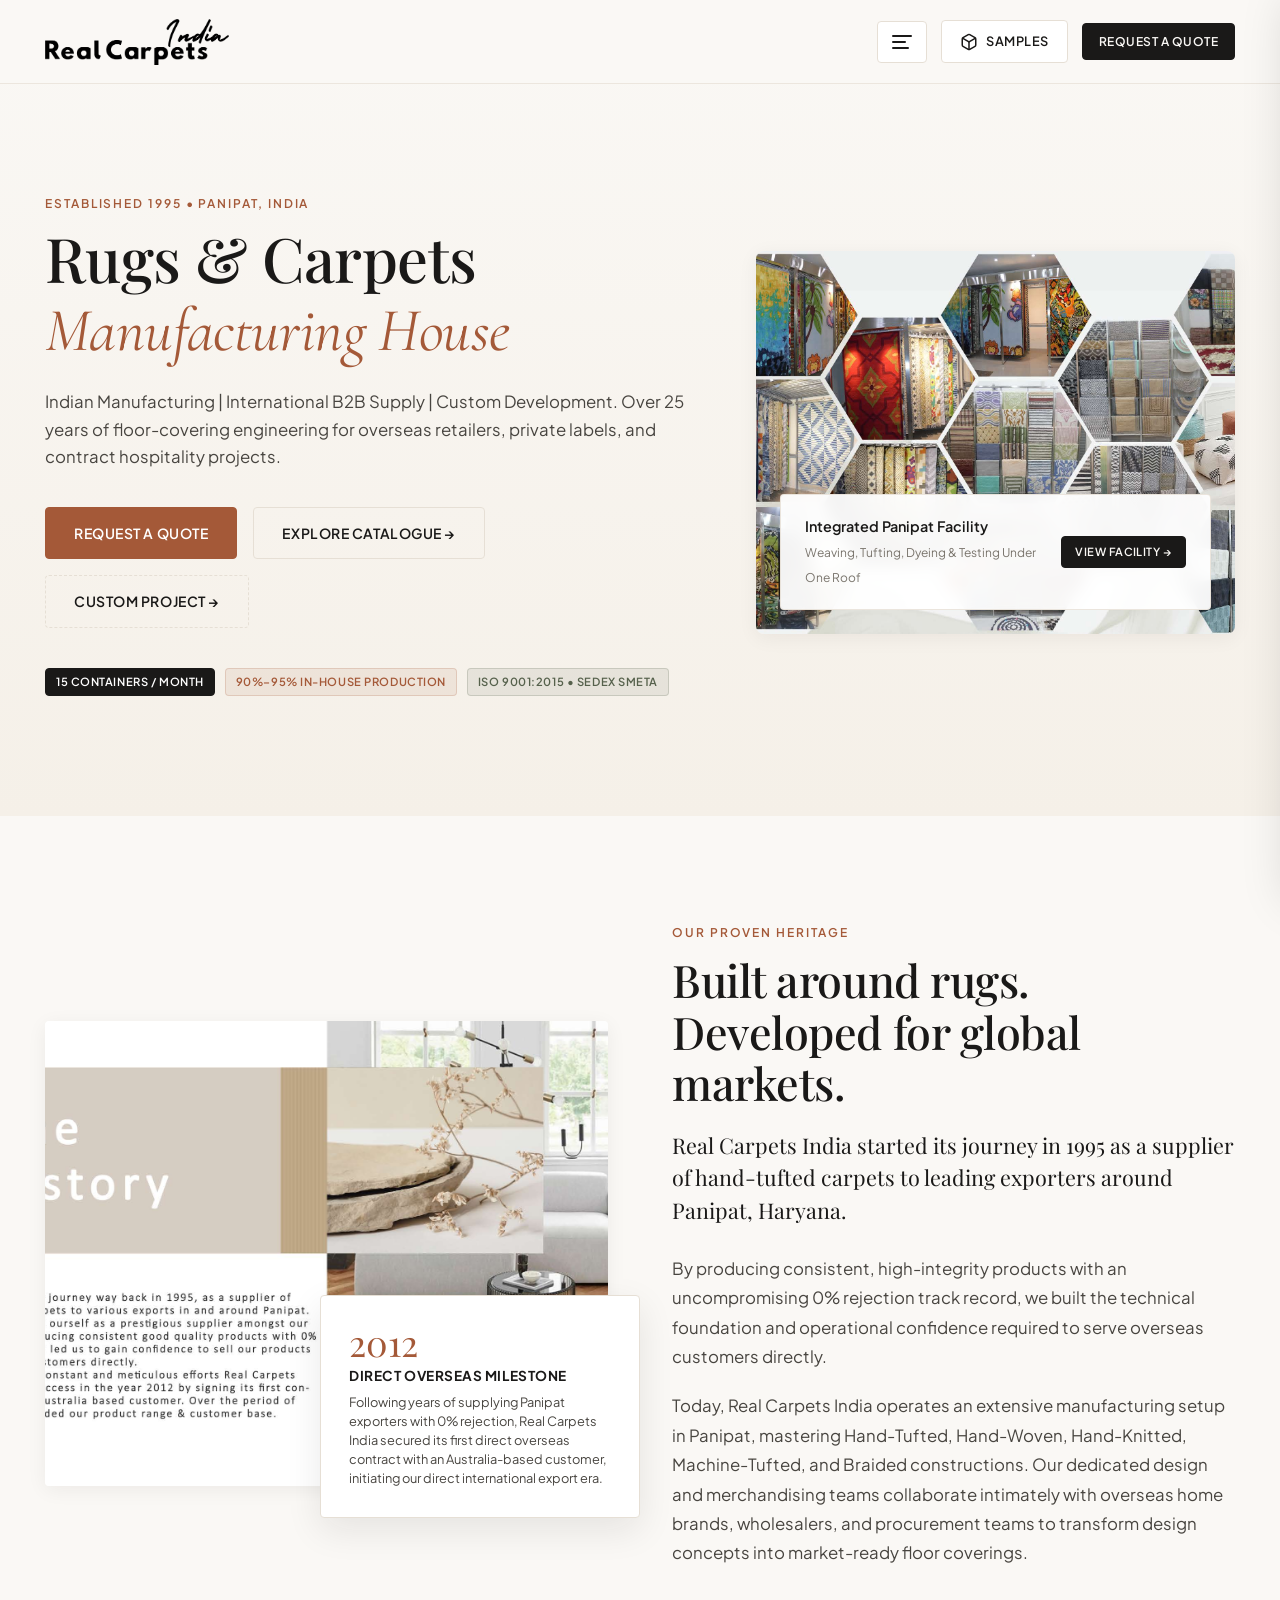
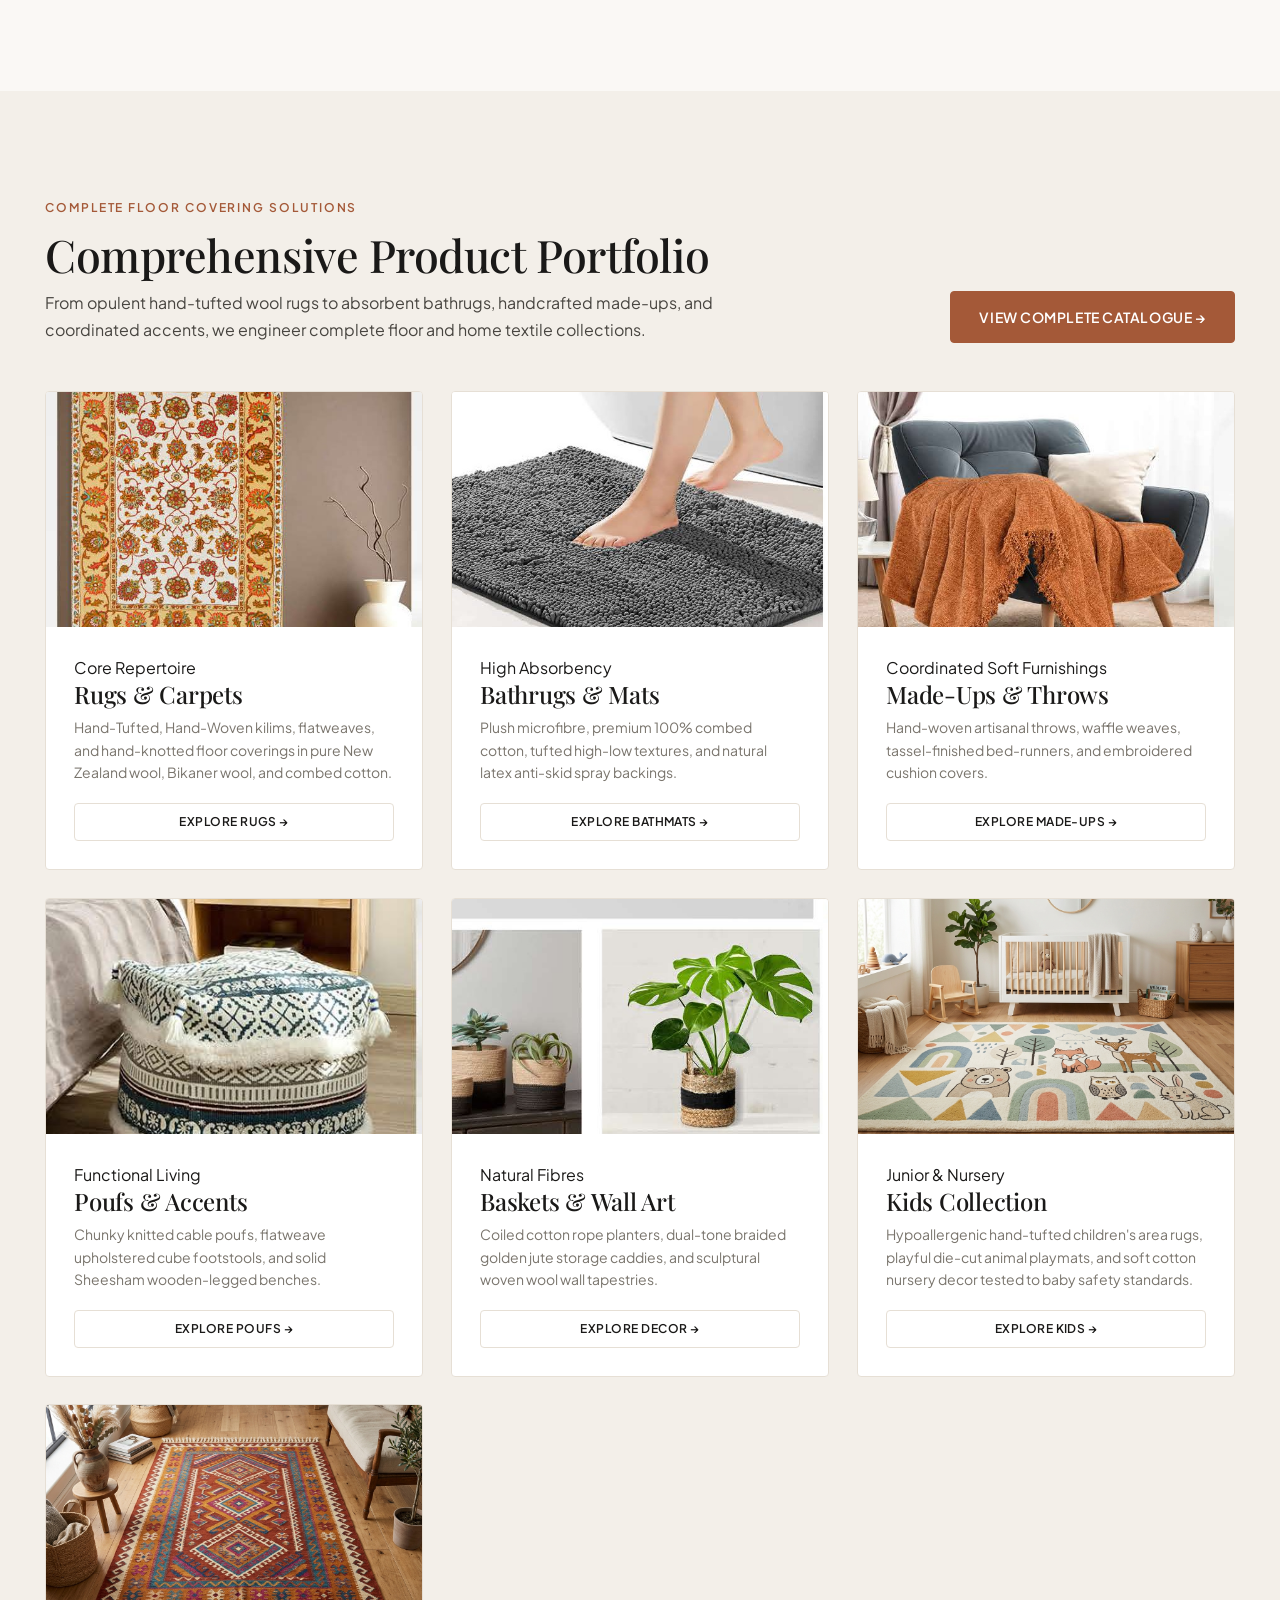
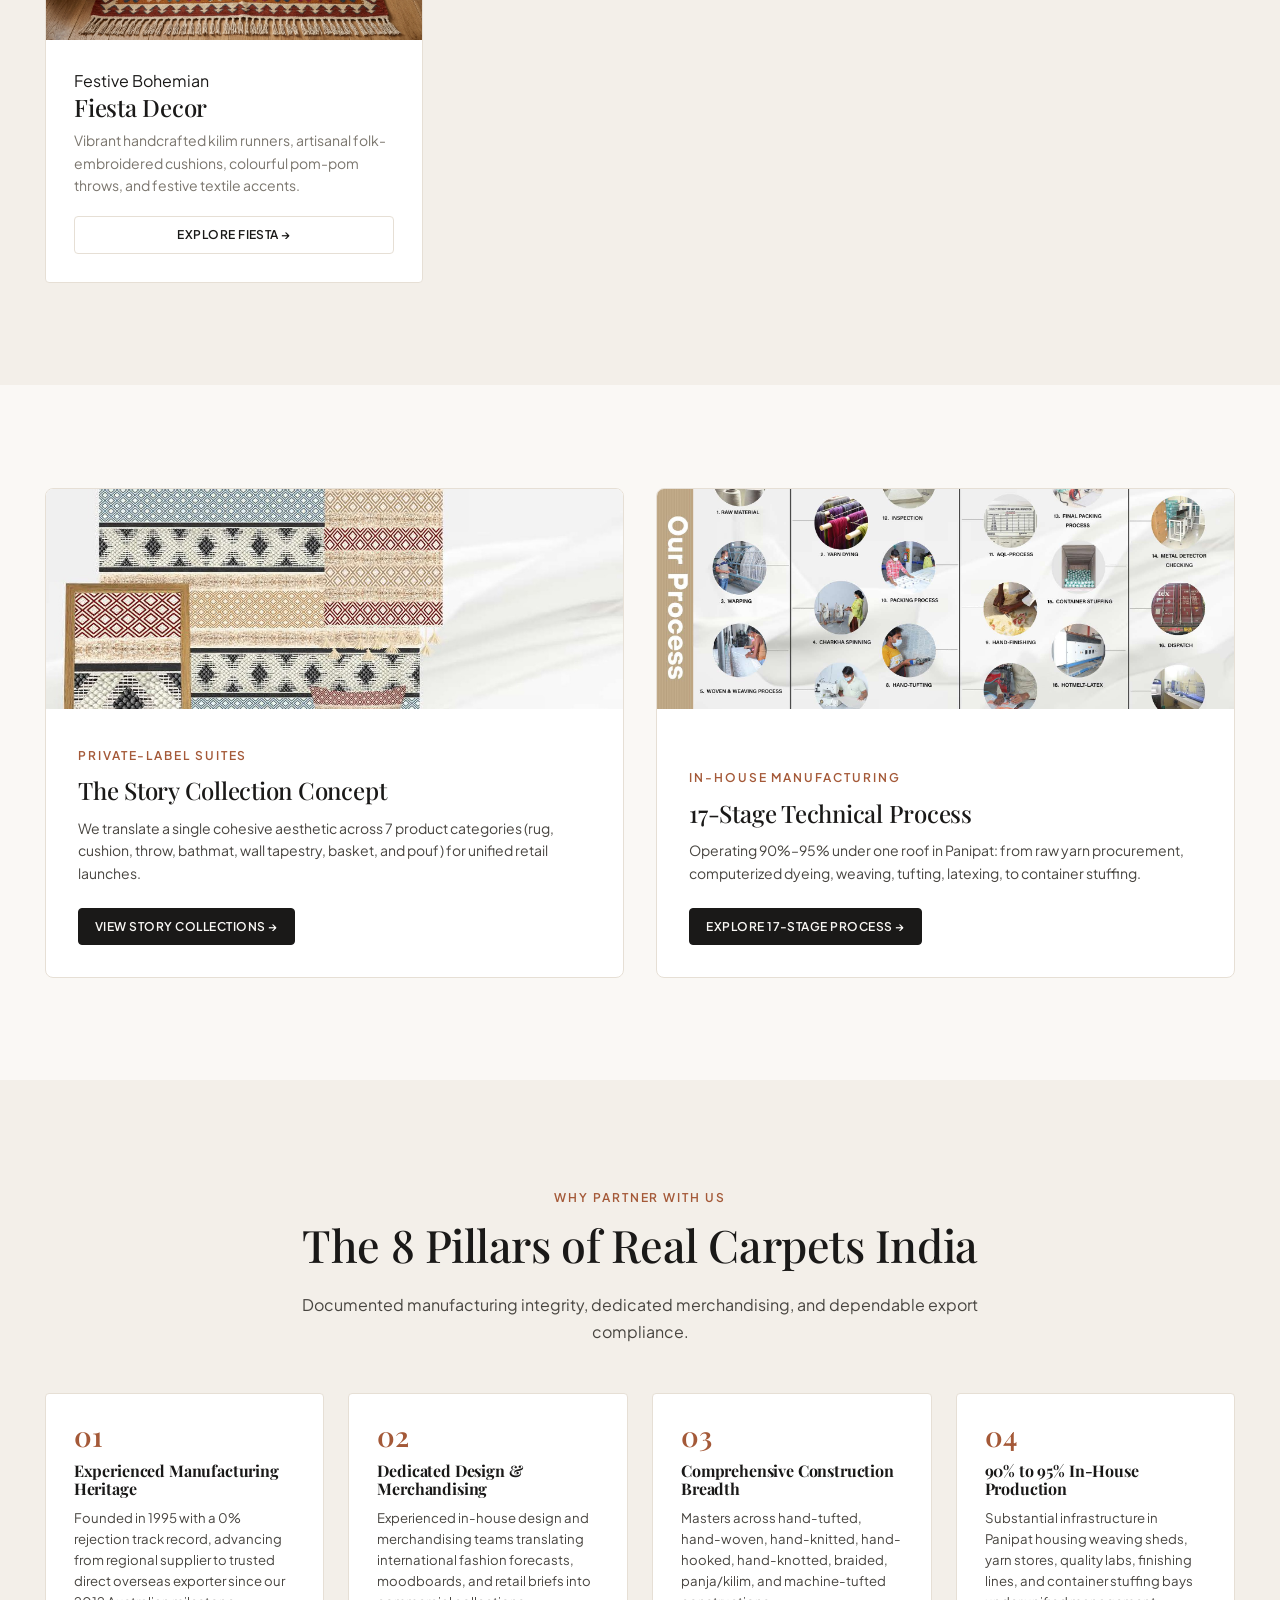
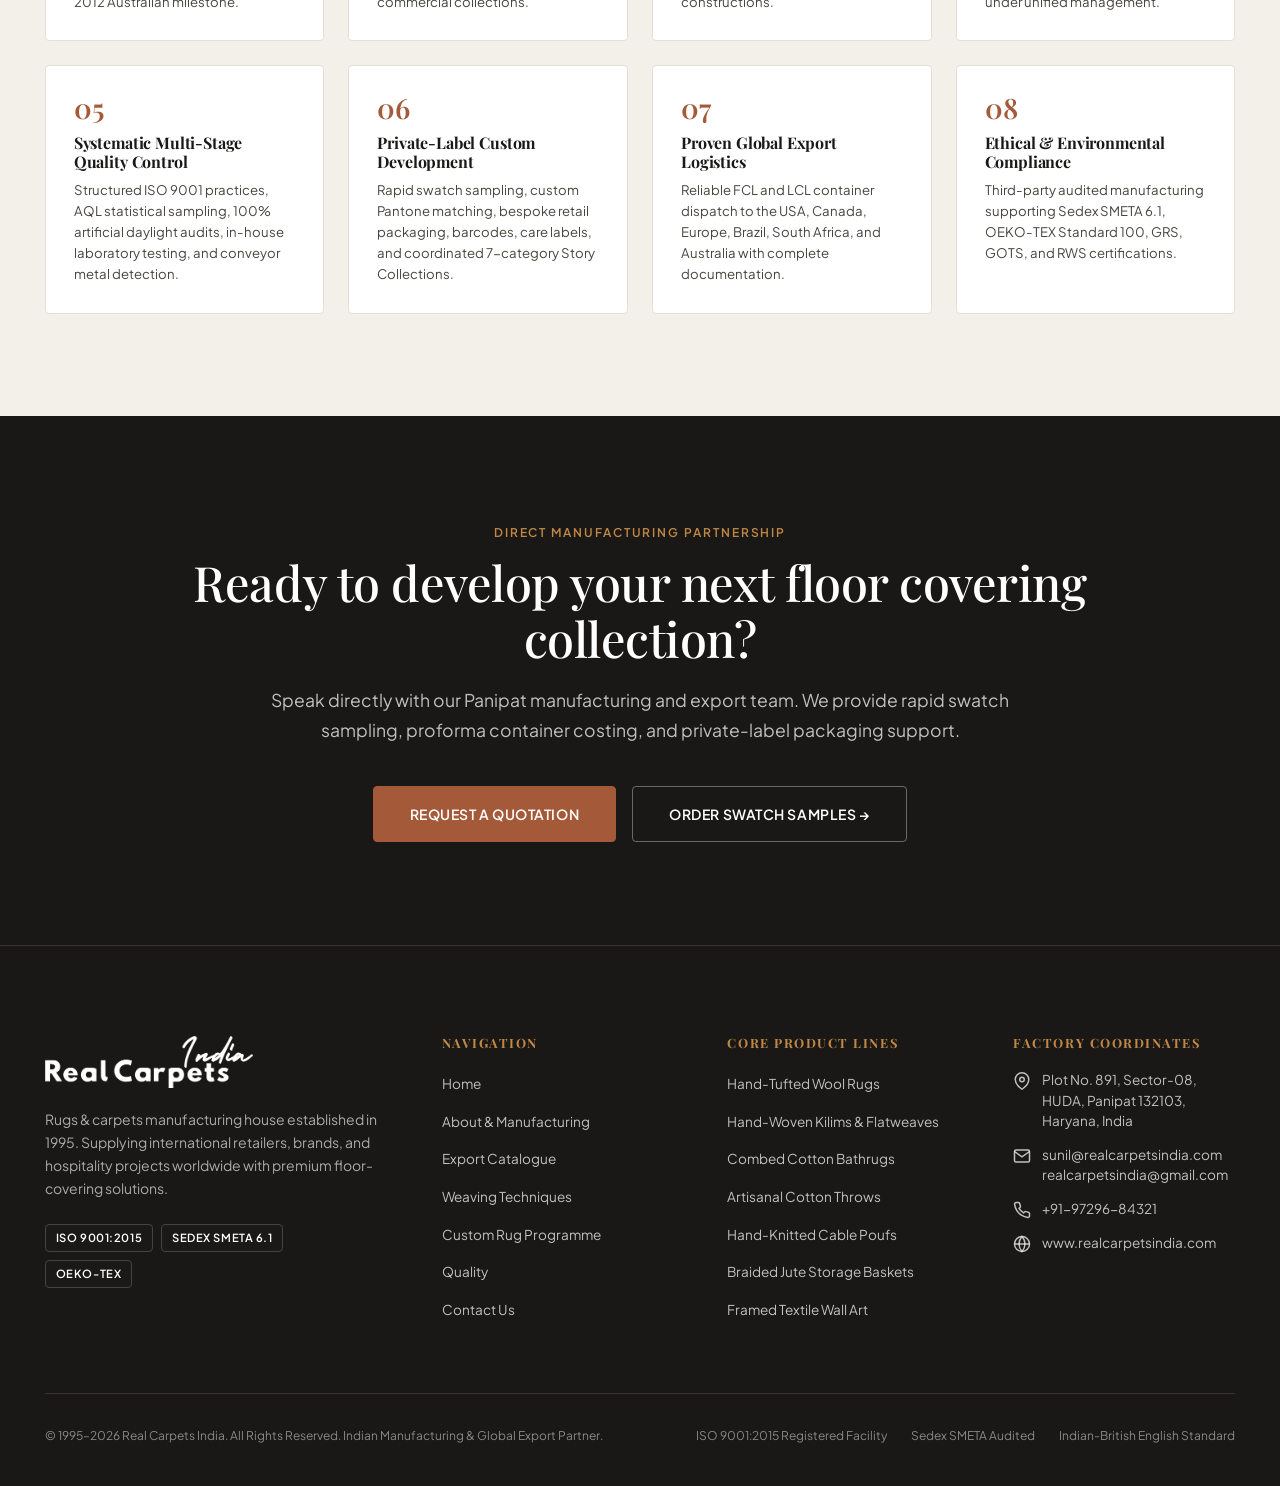
==== commit 5f55ccc1: "Remove three action button links from Our Proven Heritage section on home page" ====
--- a/index.html
+++ b/index.html
@@ -216,17 +216,6 @@
           <p>
             Today, Real Carpets India operates an extensive manufacturing setup in Panipat, mastering Hand-Tufted, Hand-Woven, Hand-Knitted, Machine-Tufted, and Braided constructions. Our dedicated design and merchandising teams collaborate intimately with overseas home brands, wholesalers, and procurement teams to transform design concepts into market-ready floor coverings.
           </p>
-          <div style="display: flex; gap: 1rem; margin-top: 2rem; flex-wrap: wrap;">
-            <a href="about.html" class="btn btn-primary">
-              About &amp; Manufacturing Facility &rarr;
-            </a>
-            <a href="techniques.html" class="btn btn-outline">
-              Craftsmanship Techniques &rarr;
-            </a>
-            <a href="quality.html" class="btn btn-outline">
-              Quality &amp; Compliance &rarr;
-            </a>
-          </div>
         </div>
       </div>
     </div>
--- a/assets/css/components.css
+++ b/assets/css/components.css
@@ -1746,9 +1746,10 @@
 
 /* Custom Configurator Form */
 .configurator-card {
-  background-color: var(--bg-surface);
-  border: 1px solid var(--border-color);
-  border-radius: var(--radius-sm);
+  background-color: #FFFFFF !important;
+  background: #FFFFFF !important;
+  border: 1px solid var(--border-color);
+  border-radius: var(--radius-md);
   padding: clamp(2rem, 4vw, 3.5rem);
   box-shadow: var(--shadow-card);
 }
@@ -1785,19 +1786,20 @@
 
 .form-input, .form-select, .form-textarea {
   width: 100%;
-  padding: 0.75rem 1rem;
+  padding: 0.8rem 1.05rem;
   font-size: 0.875rem;
-  background-color: var(--bg-subtle);
-  border: 1px solid var(--border-color);
+  background-color: #FAF8F5;
+  border: 1px solid #D5CEBE;
   border-radius: var(--radius-sm);
   color: var(--text-primary);
   transition: all var(--transition-fast);
 }
 
 .form-input:focus, .form-select:focus, .form-textarea:focus {
-  border-color: var(--text-primary);
+  border-color: var(--accent-terracotta);
   background-color: #FFFFFF;
-  box-shadow: 0 0 0 3px rgba(26, 25, 24, 0.08);
+  box-shadow: 0 0 0 3px rgba(164, 89, 56, 0.15);
+  outline: none;
 }
 
 .form-textarea {
@@ -2210,22 +2212,73 @@
   pointer-events: auto;
 }
 
-.product-detail-modal-box {
-  background-color: var(--bg-surface);
+.product-detail-modal-box,
+.quote-modal-box,
+.modal-box {
+  background-color: #FFFFFF !important;
+  background: #FFFFFF !important;
   border: 1px solid var(--border-color);
   border-radius: var(--radius-md);
   width: 100%;
   max-width: 1100px;
   max-height: 90vh;
   overflow-y: auto;
-  box-shadow: var(--shadow-modal);
+  box-shadow: 0 25px 70px -10px rgba(0, 0, 0, 0.45), 0 0 0 1px rgba(0, 0, 0, 0.08);
   position: relative;
   transform: translateY(20px);
   transition: transform var(--transition-normal);
-}
-
-.modal-backdrop.open .product-detail-modal-box {
+  z-index: 1205;
+}
+
+.modal-backdrop.open .product-detail-modal-box,
+.modal-backdrop.open .quote-modal-box,
+.modal-backdrop.open .modal-box {
   transform: translateY(0);
+}
+
+.quote-modal-box {
+  max-width: 820px;
+  background-color: #FFFFFF !important;
+  background: #FFFFFF !important;
+}
+
+.quote-modal-box .modal-header {
+  display: flex;
+  justify-content: space-between;
+  align-items: flex-start;
+  padding: clamp(1.5rem, 3vw, 2.25rem) clamp(1.75rem, 4vw, 3rem) 1.25rem;
+  background: #FAF8F5;
+  border-bottom: 1px solid var(--border-subtle);
+  position: relative;
+}
+
+.quote-modal-box .modal-title {
+  font-family: var(--font-serif);
+  font-size: 1.85rem;
+  color: var(--text-primary);
+  margin-top: 0.35rem;
+}
+
+.quote-modal-box .modal-body {
+  padding: clamp(1.75rem, 4vw, 3rem);
+  background-color: #FFFFFF !important;
+  background: #FFFFFF !important;
+}
+
+.quote-modal-box .modal-close-btn {
+  position: static;
+  width: 2.25rem;
+  height: 2.25rem;
+  border-radius: var(--radius-full);
+  background-color: var(--bg-subtle);
+  border: 1px solid var(--border-color);
+  display: flex;
+  align-items: center;
+  justify-content: center;
+  font-size: 1.25rem;
+  color: var(--text-primary);
+  cursor: pointer;
+  transition: all var(--transition-fast);
 }
 
 .modal-close-btn {
@@ -2337,7 +2390,8 @@
   width: 100%;
   max-width: 460px;
   height: 100vh;
-  background-color: var(--bg-surface);
+  background-color: #FFFFFF !important;
+  background: #FFFFFF !important;
   box-shadow: var(--shadow-drawer);
   z-index: 1250;
   transition: right var(--transition-normal);
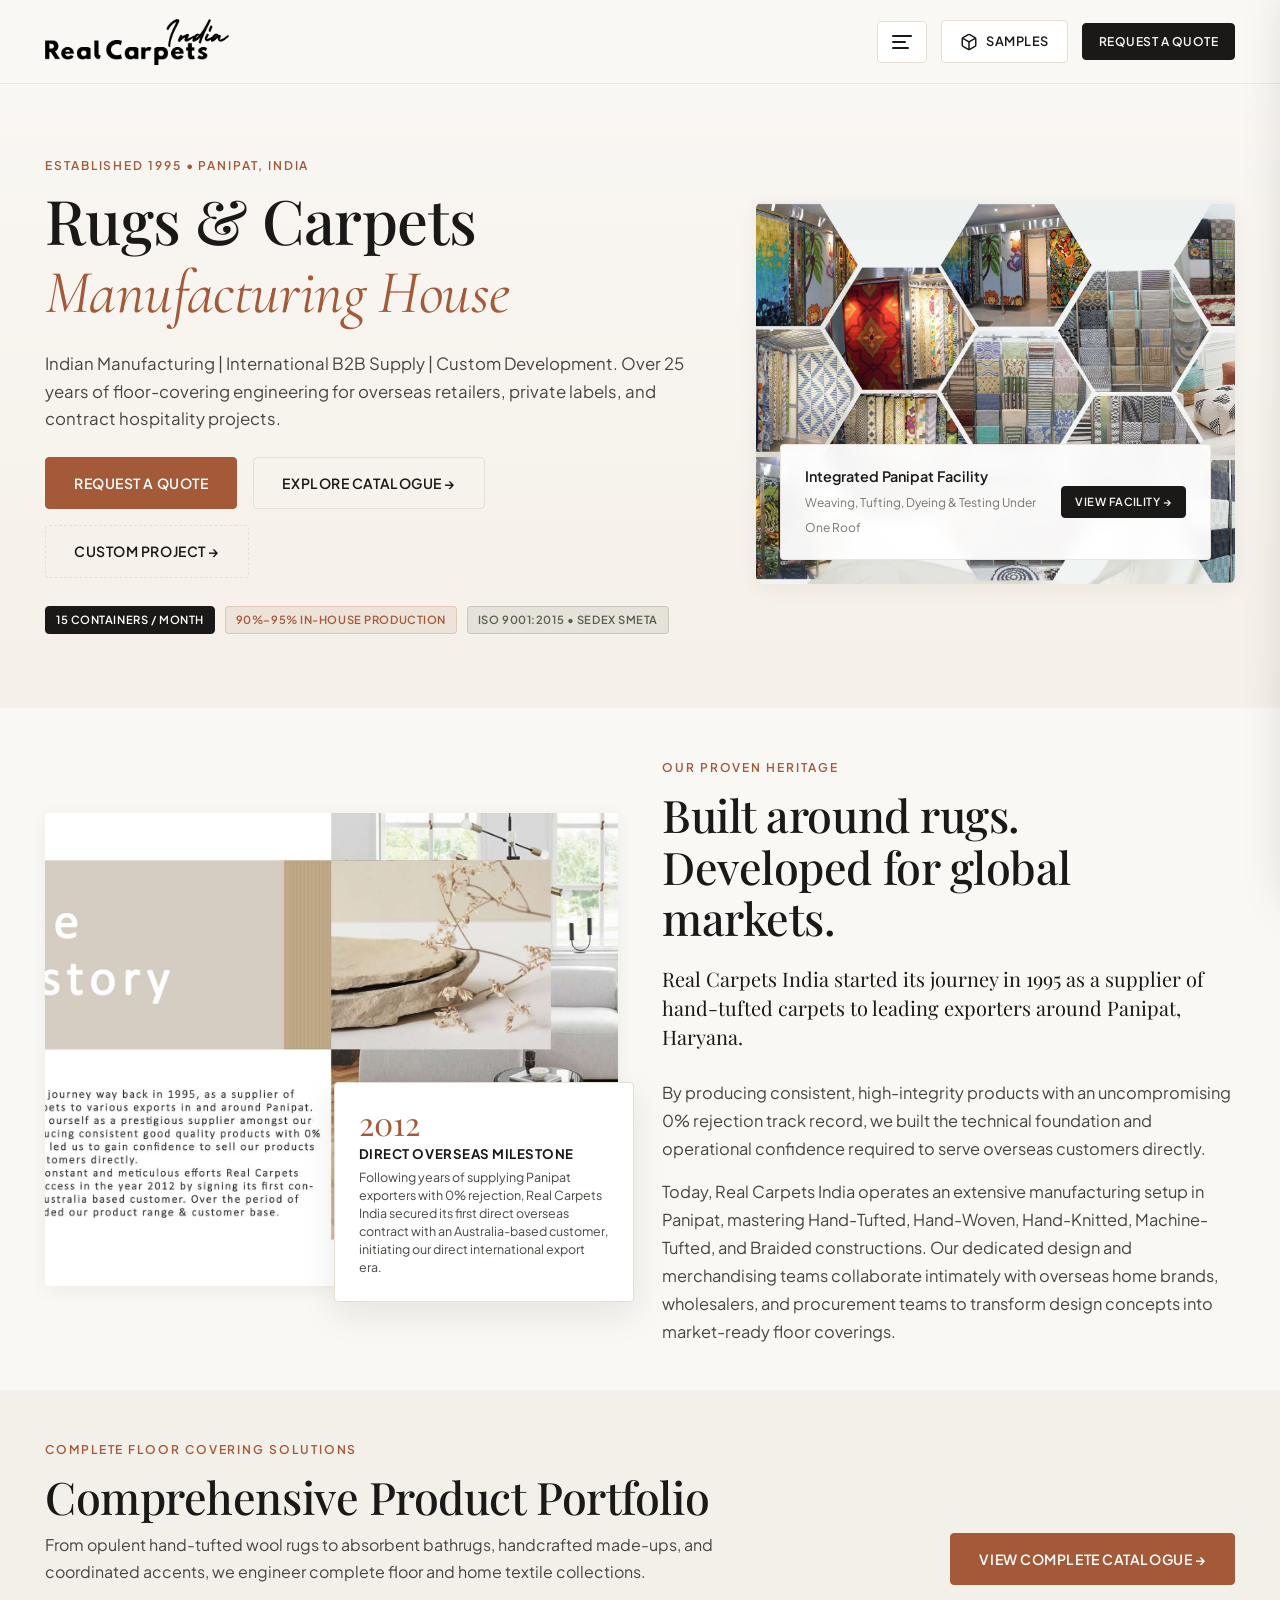
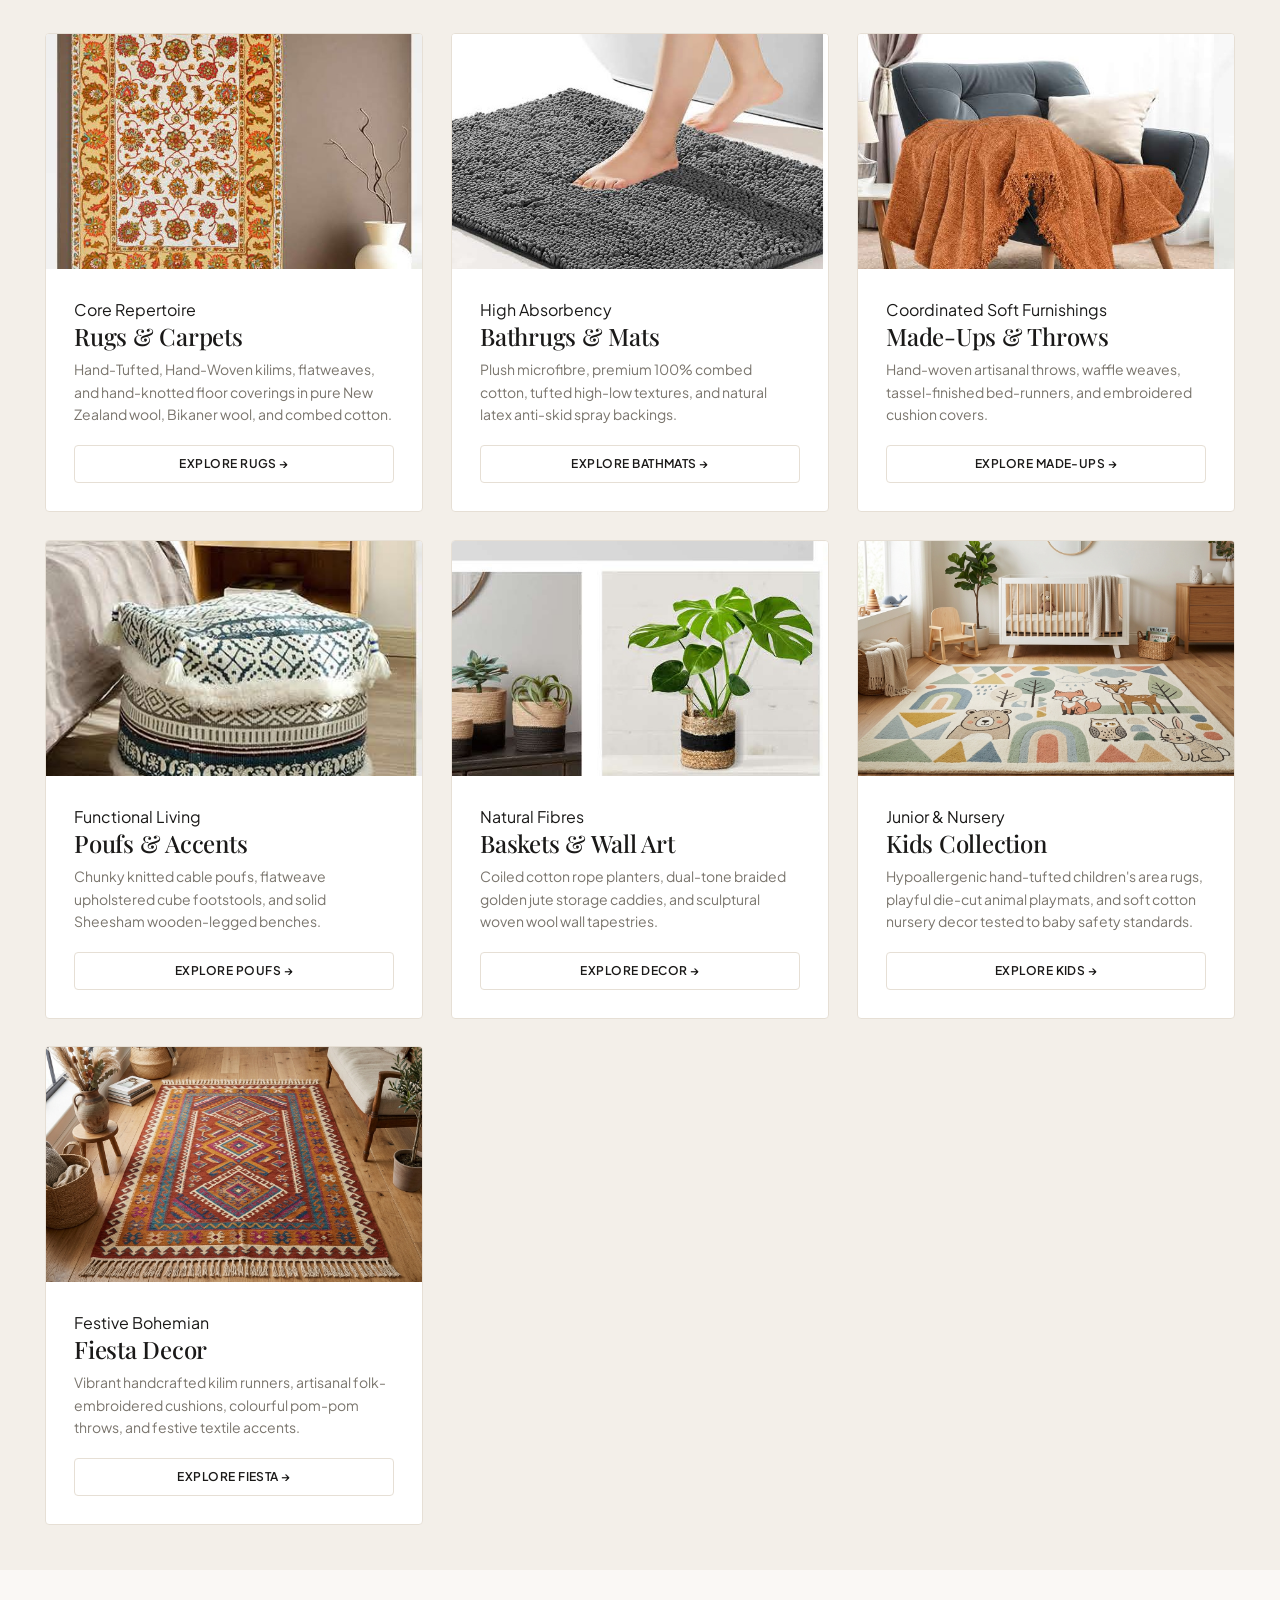
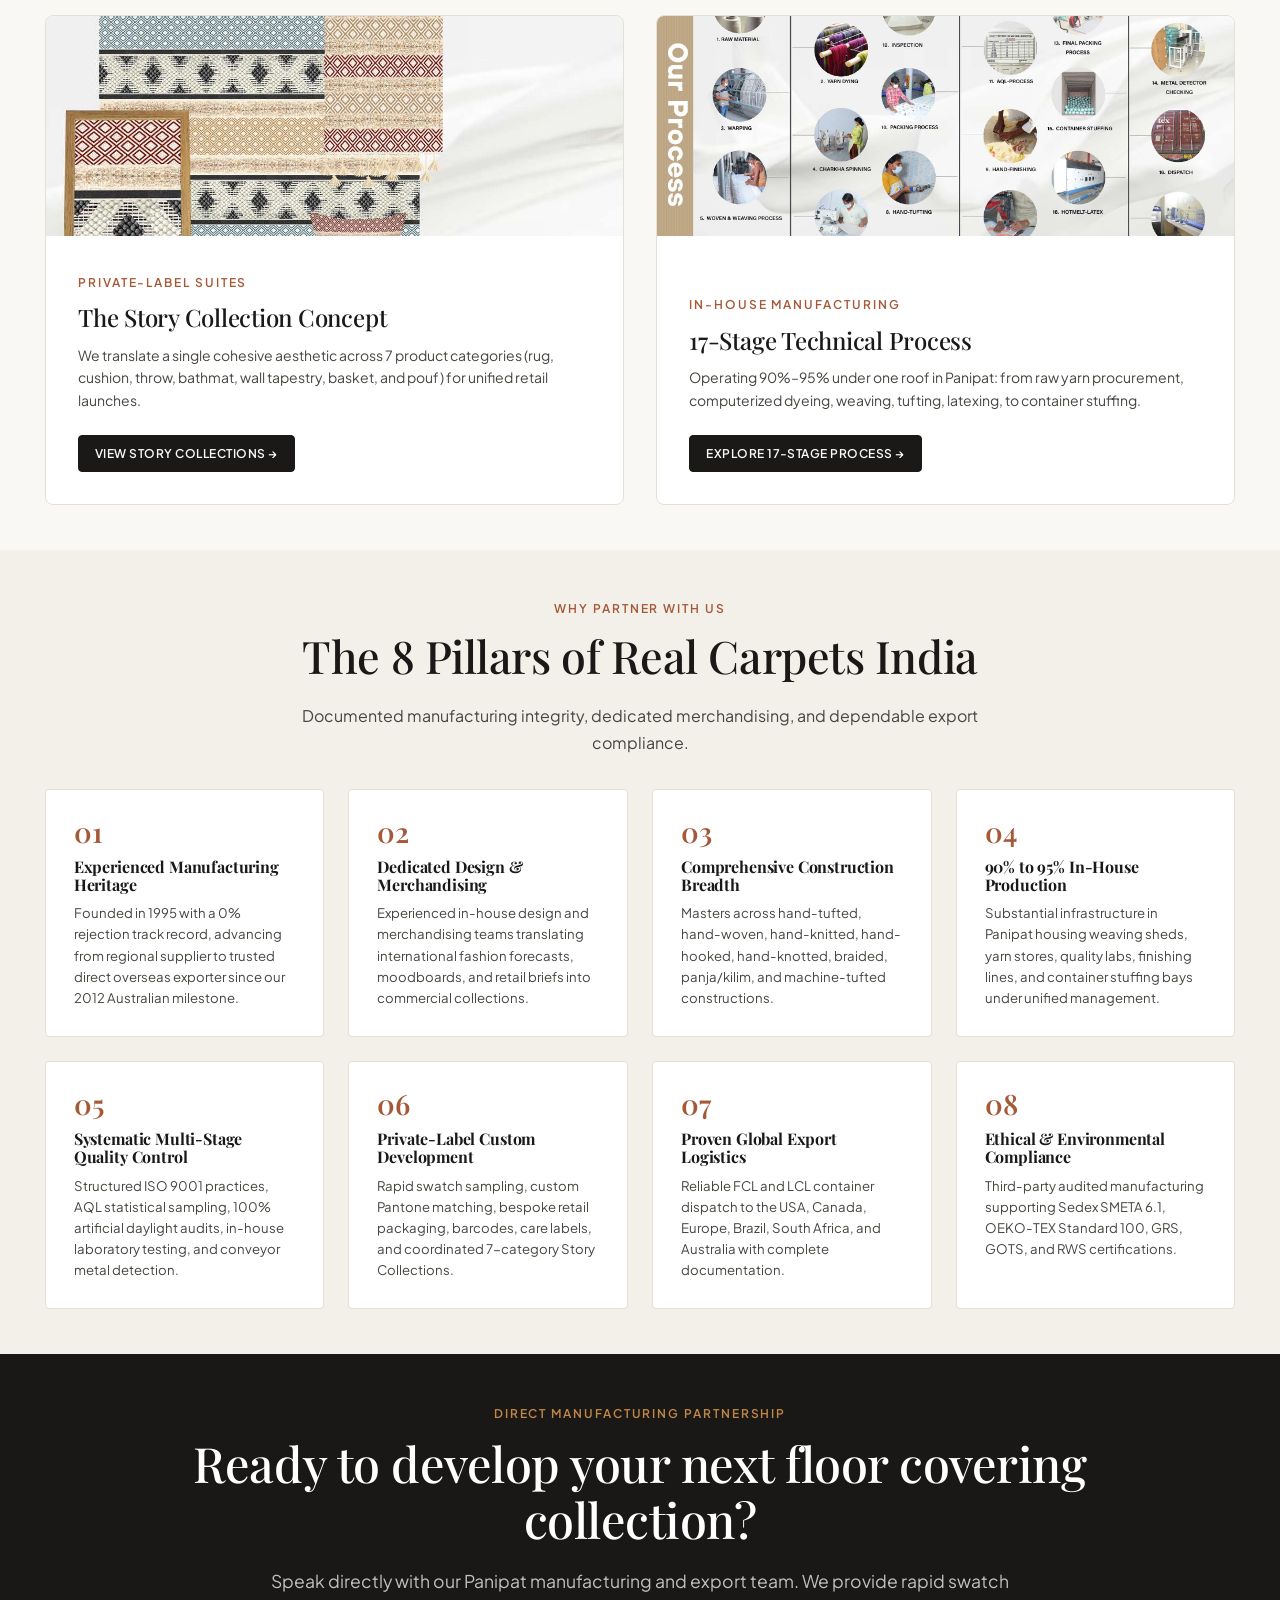
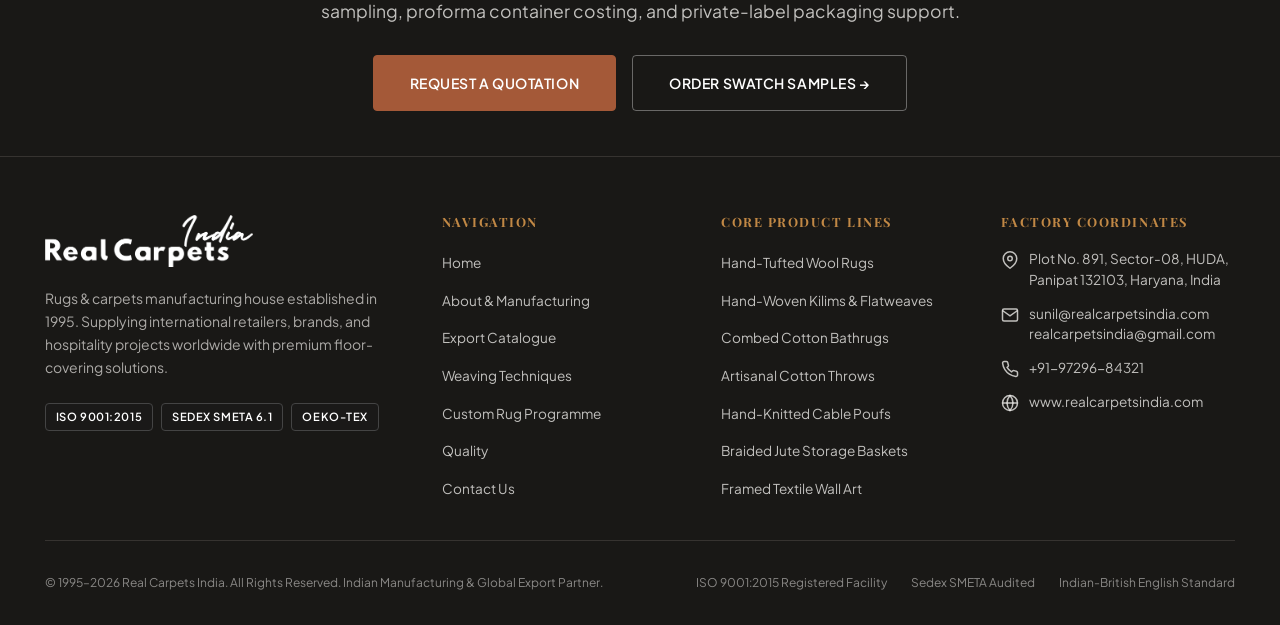
==== commit f63f7bb4: "Reduce section padding and inter-section gaps across all pages for refined aesthetic layout" ====
--- a/index.html
+++ b/index.html
@@ -226,7 +226,7 @@
        ========================================================================== -->
   <section class="section section-subtle" id="categories">
     <div class="container">
-      <div style="display: flex; justify-content: space-between; align-items: flex-end; flex-wrap: wrap; gap: 1.5rem; margin-bottom: 3rem;" class="reveal-on-scroll">
+      <div style="display: flex; justify-content: space-between; align-items: flex-end; flex-wrap: wrap; gap: 1.5rem; margin-bottom: 2rem;" class="reveal-on-scroll">
         <div style="max-width: 700px;">
           <span class="eyebrow">Complete Floor Covering Solutions</span>
           <h2 class="section-title" style="margin-bottom: 0.5rem;">Comprehensive Product Portfolio</h2>
@@ -424,7 +424,7 @@
        ========================================================================== -->
   <section class="section section-subtle">
     <div class="container">
-      <div style="text-align: center; max-width: 680px; margin: 0 auto 3rem;" class="reveal-on-scroll">
+      <div style="text-align: center; max-width: 680px; margin: 0 auto 2rem;" class="reveal-on-scroll">
         <span class="eyebrow">Why Partner With Us</span>
         <h2 class="section-title">The 8 Pillars of Real Carpets India</h2>
         <p class="section-desc" style="margin: 0 auto;">
@@ -447,7 +447,7 @@
       <h2 class="section-title" style="color: #FFFFFF; font-size: clamp(2.25rem, 3.8vw, 3.5rem);">
         Ready to develop your next floor covering collection?
       </h2>
-      <p class="section-desc" style="color: rgba(250, 248, 245, 0.75); margin: 0 auto 2.5rem; font-size: 1.1rem;">
+      <p class="section-desc" style="color: rgba(250, 248, 245, 0.75); margin: 0 auto 1.75rem; font-size: 1.1rem;">
         Speak directly with our Panipat manufacturing and export team. We provide rapid swatch sampling, proforma container costing, and private-label packaging support.
       </p>
       <div style="display: flex; gap: 1rem; justify-content: center; flex-wrap: wrap;">
--- a/assets/css/main.css
+++ b/assets/css/main.css
@@ -263,9 +263,14 @@
 
 /* Section Wrapper */
 .section {
-  padding-top: clamp(4.5rem, 8vw, 8rem);
-  padding-bottom: clamp(4.5rem, 8vw, 8rem);
+  padding-top: clamp(2rem, 3.5vw, 3.25rem);
+  padding-bottom: clamp(2rem, 3.5vw, 3.25rem);
   position: relative;
+}
+
+.section-sm {
+  padding-top: clamp(1.5rem, 2.5vw, 2.25rem);
+  padding-bottom: clamp(1.5rem, 2.5vw, 2.25rem);
 }
 
 .section-subtle {
--- a/assets/css/components.css
+++ b/assets/css/components.css
@@ -628,9 +628,9 @@
    ========================================================================== */
 .hero-section {
   position: relative;
-  min-height: calc(100vh - var(--header-height));
-  padding-top: calc(var(--header-height) + 2.5rem);
-  padding-bottom: clamp(3.5rem, 6vh, 5.5rem);
+  min-height: calc(88vh - var(--header-height));
+  padding-top: calc(var(--header-height) + 1.5rem);
+  padding-bottom: clamp(1.75rem, 3.5vh, 2.75rem);
   display: flex;
   flex-direction: column;
   justify-content: center;
@@ -671,7 +671,7 @@
   font-size: clamp(1.05rem, 1.3vw, 1.25rem);
   color: var(--text-secondary);
   line-height: 1.65;
-  margin-bottom: 2.25rem;
+  margin-bottom: 1.5rem;
 }
 
 .hero-cta-group {
@@ -679,7 +679,7 @@
   flex-wrap: wrap;
   align-items: center;
   gap: 1rem;
-  margin-bottom: 2.5rem;
+  margin-bottom: 1.75rem;
 }
 
 .hero-badges-strip {
@@ -785,7 +785,7 @@
 .story-grid {
   display: grid;
   grid-template-columns: 1fr 1fr;
-  gap: clamp(2.5rem, 5vw, 6rem);
+  gap: clamp(2rem, 3.5vw, 4rem);
   align-items: center;
 }
 
@@ -803,51 +803,55 @@
 
 .story-milestone-card {
   position: absolute;
-  bottom: -2rem;
-  right: -2rem;
+  bottom: -1rem;
+  right: -1rem;
   background-color: var(--bg-surface);
   border: 1px solid var(--border-color);
-  padding: 1.75rem;
-  border-radius: var(--radius-sm);
-  max-width: 320px;
+  padding: 1.5rem;
+  border-radius: var(--radius-sm);
+  max-width: 300px;
   box-shadow: var(--shadow-hover);
 }
 
 .milestone-year {
   font-family: var(--font-serif);
-  font-size: 2.25rem;
+  font-size: 2rem;
   color: var(--accent-terracotta);
   line-height: 1;
-  margin-bottom: 0.35rem;
+  margin-bottom: 0.25rem;
 }
 
 .milestone-title {
-  font-size: 0.85rem;
+  font-size: 0.825rem;
   font-weight: 700;
   text-transform: uppercase;
   letter-spacing: 0.04em;
   color: var(--text-primary);
-  margin-bottom: 0.35rem;
+  margin-bottom: 0.25rem;
 }
 
 .milestone-desc {
-  font-size: 0.8rem;
+  font-size: 0.78rem;
   color: var(--text-secondary);
-  line-height: 1.5;
+  line-height: 1.45;
 }
 
 .story-narrative p {
-  font-size: 1.05rem;
+  font-size: 1.025rem;
   color: var(--text-secondary);
-  line-height: 1.75;
-  margin-bottom: 1.25rem;
+  line-height: 1.7;
+  margin-bottom: 1rem;
+}
+
+.story-narrative p:last-child {
+  margin-bottom: 0;
 }
 
 .story-narrative p.lead-text {
   font-family: var(--font-serif);
-  font-size: 1.35rem;
-  color: var(--text-primary);
-  line-height: 1.5;
+  font-size: 1.25rem;
+  color: var(--text-primary);
+  line-height: 1.45;
   margin-bottom: 1.75rem;
 }
 
@@ -946,7 +950,7 @@
   border: 1px solid var(--border-color);
   border-radius: var(--radius-sm);
   padding: 1.25rem 1.75rem;
-  margin-bottom: 2.5rem;
+  margin-bottom: 1.75rem;
   display: flex;
   flex-direction: column;
   gap: 1.25rem;
@@ -1283,10 +1287,10 @@
    07. 17-Stage Manufacturing Process Timeline & Filter View
    ========================================================================== */
 .process-interactive-wrapper {
-  margin-top: 2.5rem;
-  display: flex;
-  flex-direction: column;
-  gap: 2rem;
+  margin-top: 1.25rem;
+  display: flex;
+  flex-direction: column;
+  gap: 1.75rem;
 }
 
 /* Top Row: Filters (Left) + Big Process Chart (Right) */
@@ -1704,14 +1708,14 @@
    08. Custom Rug Programme & Configurator
    ========================================================================== */
 .custom-programme-wrapper {
-  margin-top: 3.5rem;
+  margin-top: 1.25rem;
 }
 
 .custom-steps-horizontal {
   display: grid;
   grid-template-columns: repeat(5, 1fr);
   gap: 1.25rem;
-  margin-bottom: 3.5rem;
+  margin-bottom: 2rem;
 }
 
 .custom-step-item {
@@ -2512,16 +2516,16 @@
 .site-footer {
   background-color: var(--bg-dark);
   color: var(--text-inverse);
-  padding-top: clamp(4rem, 7vw, 7rem);
-  padding-bottom: 2.5rem;
+  padding-top: clamp(2.5rem, 4.5vw, 3.75rem);
+  padding-bottom: 2rem;
   border-top: 1px solid var(--border-dark);
 }
 
 .footer-top-grid {
   display: grid;
   grid-template-columns: 1.5fr repeat(3, 1fr);
-  gap: clamp(2rem, 5vw, 4.5rem);
-  margin-bottom: 4.5rem;
+  gap: clamp(1.75rem, 3.5vw, 3rem);
+  margin-bottom: 2.5rem;
 }
 
 .footer-brand h3 {
@@ -2672,8 +2676,8 @@
    ========================================================================== */
 .subpage-hero {
   position: relative;
-  padding-top: calc(var(--header-height) + 2.5rem);
-  padding-bottom: 3.5rem;
+  padding-top: calc(var(--header-height) + 1.5rem);
+  padding-bottom: 2.25rem;
   background: linear-gradient(180deg, #FAF8F5 0%, #F4EFE6 100%);
   border-bottom: 1px solid var(--border-color);
 }
